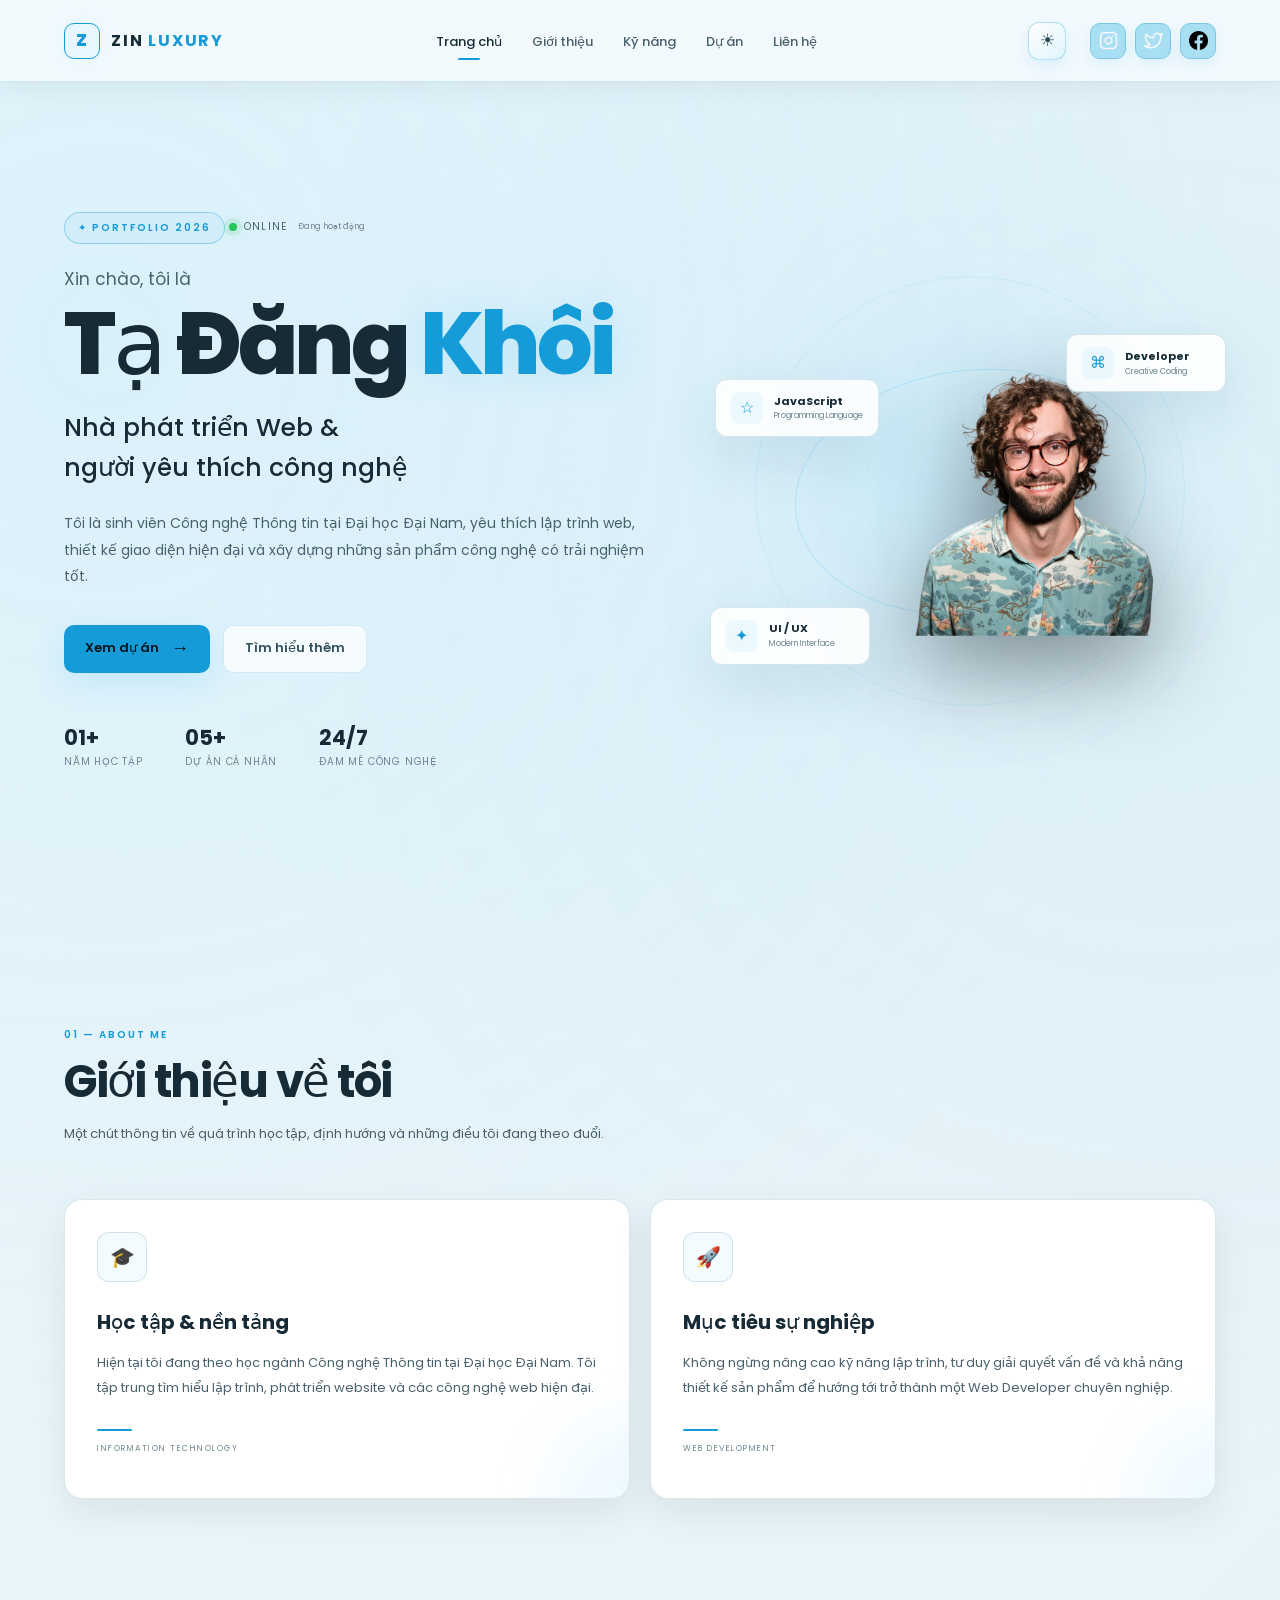
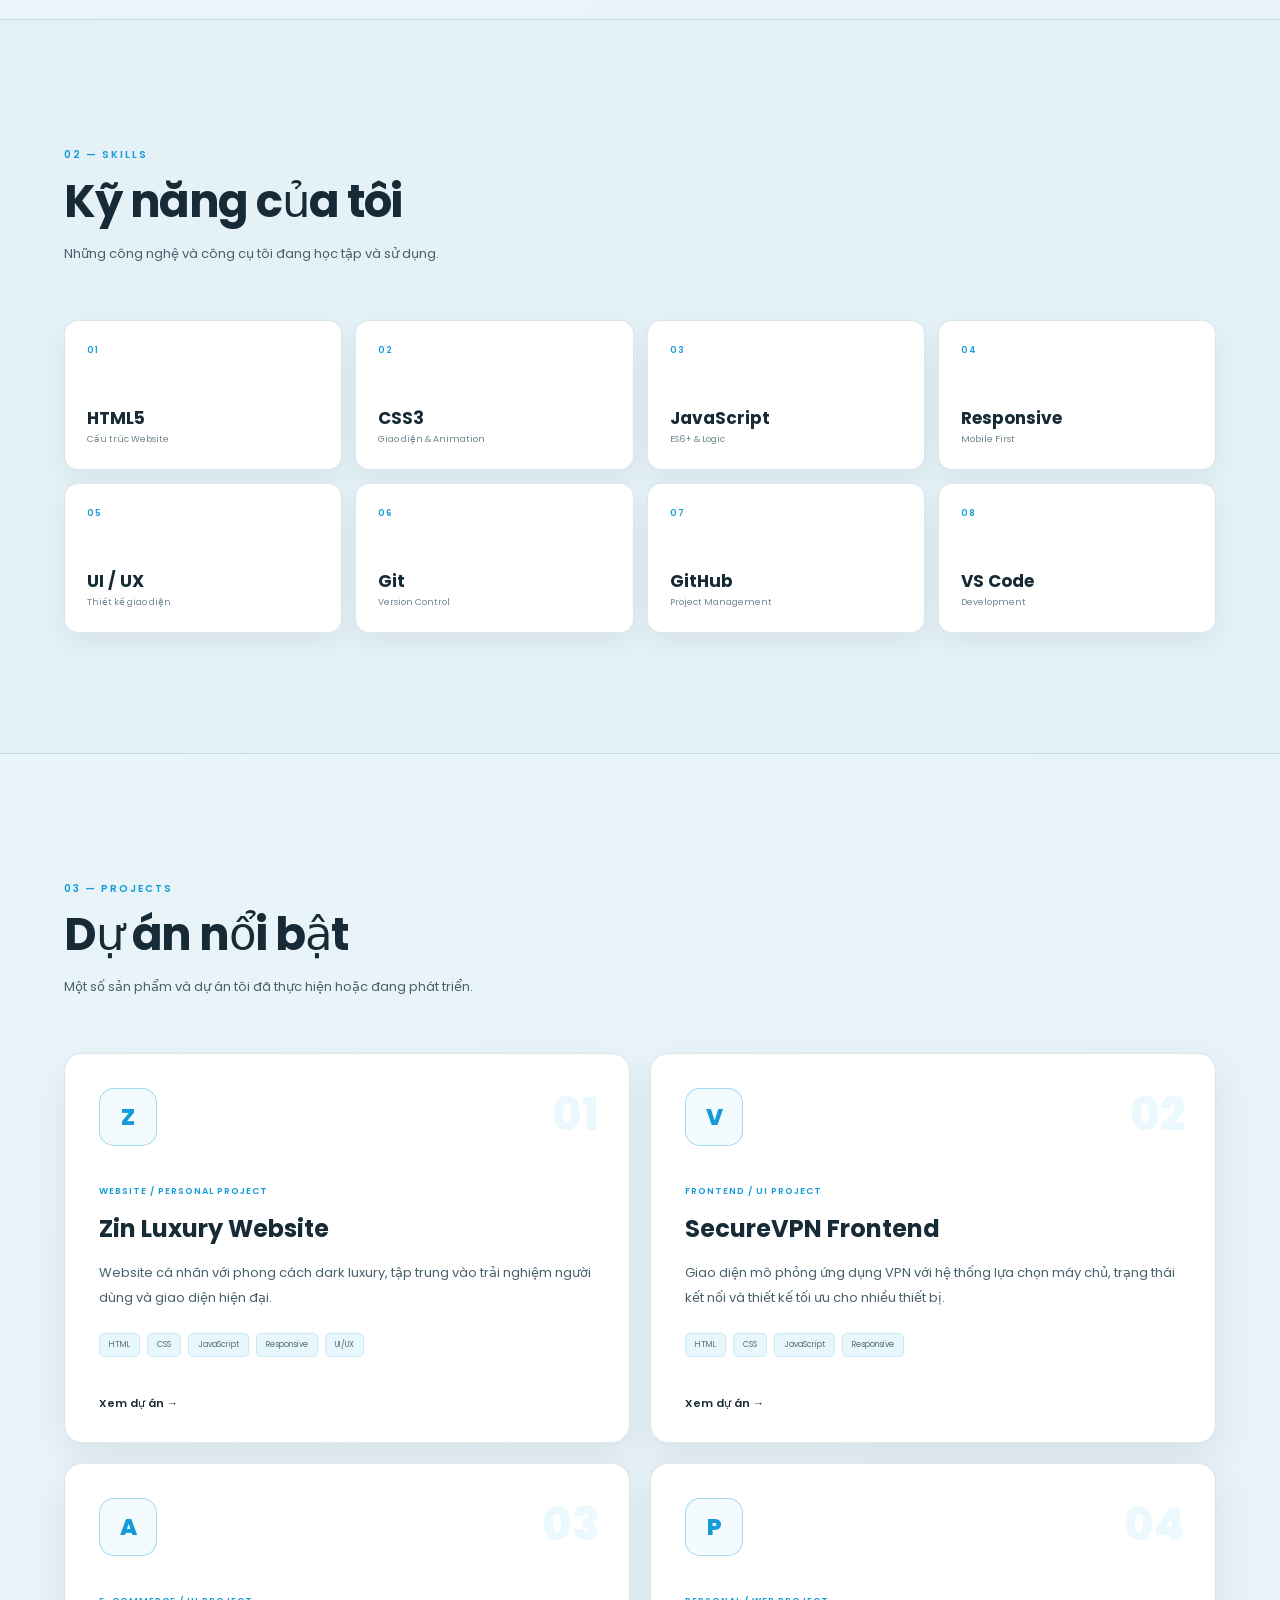
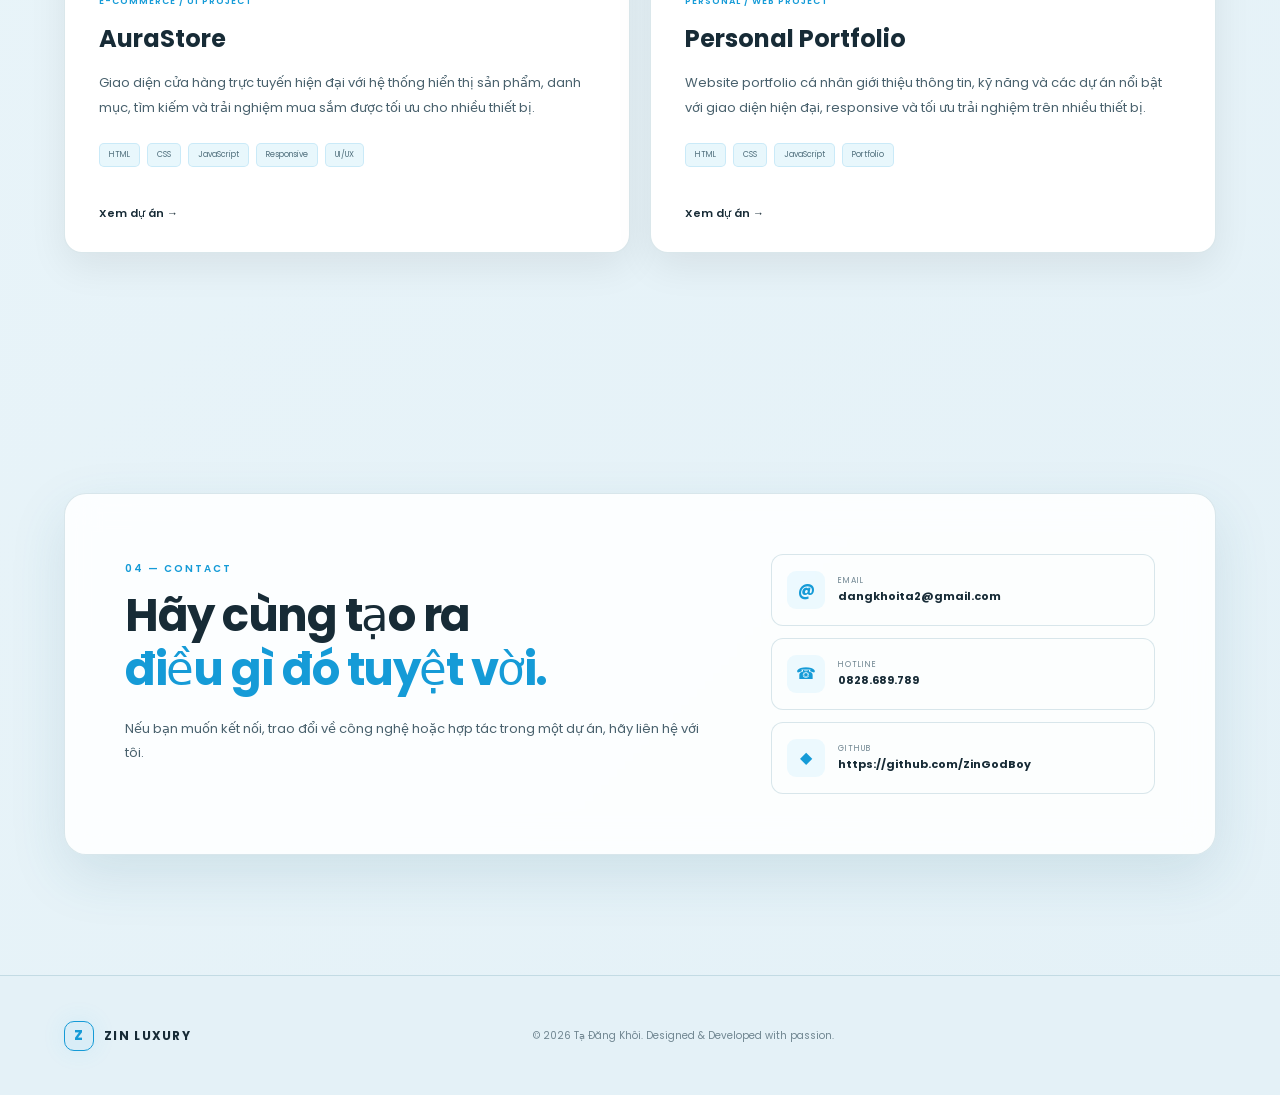
==== index.html @ 6a047b57 "Initial" ====
<!DOCTYPE html>
<html lang="vi">
<head>
    <meta charset="UTF-8">
    <meta name="viewport" content="width=device-width, initial-scale=1.0, viewport-fit=cover">
    <meta name="theme-color" content="#eaf7ff">
    <meta name="color-scheme" content="light dark">

    <title>Tạ Đăng Khôi - Portfolio | Zin Luxury</title>

    <link rel="preconnect" href="https://fonts.googleapis.com">
    <link rel="preconnect" href="https://fonts.gstatic.com" crossorigin>
    <link
        href="https://fonts.googleapis.com/css2?family=Poppins:wght@300;400;500;600;700;800;900&display=swap"
        rel="stylesheet"
    >

    <link rel="stylesheet" href="./assets/css/style.css">
</head>

<body class="light-theme">

    <!-- ================= NAVBAR ================= -->
    <header class="navbar">
        <a href="#home" class="logo">
            <span class="logo-mark">Z</span>
            <span>ZIN <strong>LUXURY</strong></span>
        </a>

        <nav id="mainNav" aria-label="Điều hướng chính">
            <ul class="nav">
                <li><a href="#home" class="active">Trang chủ</a></li>
                <li><a href="#about">Giới thiệu</a></li>
                <li><a href="#skills">Kỹ năng</a></li>
                <li><a href="#projects">Dự án</a></li>
                <li><a href="#contact">Liên hệ</a></li>
            </ul>
        </nav>

        <div class="nav-actions">
            <button
                class="theme-toggle"
                id="themeToggle"
                type="button"
                aria-label="Chuyển sang giao diện tối"
                title="Dark mode"
                aria-pressed="false"
                onclick="window.toggleZinTheme && window.toggleZinTheme(event)"
            >
                <span class="theme-icon" id="themeIcon" aria-hidden="true">☀</span>
            </button>

            <button
                class="menu-toggle"
                id="menuToggle"
                type="button"
                aria-label="Mở menu"
                aria-expanded="false"
            >☰</button>
        </div>

        <div class="social-links">
            <a href="#" aria-label="Instagram">
                <img src="./assets/images/instagram.png" alt="Instagram">
            </a>

            <a href="#" aria-label="Twitter">
                <img src="./assets/images/twitter.png" alt="Twitter">
            </a>

            <a href="#" aria-label="Facebook">
                <img src="./assets/images/facebook.png" alt="Facebook">
            </a>
        </div>
    </header>


    <!-- ================= HERO ================= -->
    <main>

        <section id="home" class="hero-section">

            <div class="hero-content">

                <span class="hero-badge">
                    ✦ PORTFOLIO 2026
                </span>

                <div class="online-status" aria-label="Trạng thái hiện tại">
                    <span class="online-dot"></span>
                    <span>ONLINE</span>
                    <small>Đang hoạt động</small>
                </div>

                <p class="hero-small">
                    Xin chào, tôi là
                </p>

                <h1>
                    Tạ Đăng <span>Khôi</span>
                </h1>

                <h2>
                    Nhà phát triển Web &amp; người yêu thích công nghệ
                </h2>

                <p class="hero-description">
                    Tôi là sinh viên Công nghệ Thông tin tại Đại học Đại Nam,
                    yêu thích lập trình web, thiết kế giao diện hiện đại và
                    xây dựng những sản phẩm công nghệ có trải nghiệm tốt.
                </p>

                <div class="hero-buttons">
                    <a href="#projects" class="cta-btn primary-btn">
                        Xem dự án
                        <span>→</span>
                    </a>

                    <a href="#about" class="cta-btn secondary-btn">
                        Tìm hiểu thêm
                    </a>
                </div>

                <div class="hero-info">
                    <div>
                        <strong>01+</strong>
                        <span>Năm học tập</span>
                    </div>

                    <div>
                        <strong>05+</strong>
                        <span>Dự án cá nhân</span>
                    </div>

                    <div>
                        <strong>24/7</strong>
                        <span>Đam mê công nghệ</span>
                    </div>
                </div>

            </div>


            <div class="right">

                <div class="orbit orbit-one"></div>
                <div class="orbit orbit-two"></div>

                <div class="avatar-glow"></div>

                <div class="avatar-container">

                    <div class="avatar-frame"></div>

                    <img
                        id="avatar"
                        src="./assets/images/avatar.png"
                        alt="Ảnh đại diện Tạ Đăng Khôi"
                    >

                </div>

                <div class="floating-card card-top">
                    <span>⌘</span>
                    <div>
                        <strong>Developer</strong>
                        <small>Creative Coding</small>
                    </div>
                </div>

                <div class="floating-card card-bottom">
                    <span>✦</span>
                    <div>
                        <strong>UI / UX</strong>
                        <small>Modern Interface</small>
                    </div>
                </div>

                <div class="floating-card card-left">
                    <span>☆</span>
                    <div>
                        <strong>JavaScript</strong>
                        <small>Programming Language</small>
                    </div>
                </div>

            </div>

        </section>


        <!-- ================= ABOUT ================= -->
        <section id="about" class="content-section">

            <div class="section-heading">
                <span>01 — ABOUT ME</span>
                <h2>Giới thiệu về tôi</h2>
                <p>
                    Một chút thông tin về quá trình học tập, định hướng
                    và những điều tôi đang theo đuổi.
                </p>
            </div>

            <div class="about-grid">

                <article class="about-card">
                    <div class="card-icon">🎓</div>

                    <h3>Học tập &amp; nền tảng</h3>

                    <p>
                        Hiện tại tôi đang theo học ngành Công nghệ Thông tin
                        tại Đại học Đại Nam. Tôi tập trung tìm hiểu lập trình,
                        phát triển website và các công nghệ web hiện đại.
                    </p>

                    <div class="card-line"></div>

                    <span class="card-label">
                        INFORMATION TECHNOLOGY
                    </span>
                </article>


                <article class="about-card">
                    <div class="card-icon">🚀</div>

                    <h3>Mục tiêu sự nghiệp</h3>

                    <p>
                        Không ngừng nâng cao kỹ năng lập trình, tư duy giải quyết
                        vấn đề và khả năng thiết kế sản phẩm để hướng tới trở
                        thành một Web Developer chuyên nghiệp.
                    </p>

                    <div class="card-line"></div>

                    <span class="card-label">
                        WEB DEVELOPMENT
                    </span>
                </article>

            </div>

        </section>


        <!-- ================= SKILLS ================= -->
        <section id="skills" class="content-section dark-section">

            <div class="section-heading">
                <span>02 — SKILLS</span>
                <h2>Kỹ năng của tôi</h2>
                <p>
                    Những công nghệ và công cụ tôi đang học tập và sử dụng.
                </p>
            </div>

            <div class="skills-container">

                <div class="skill-tag">
                    <span>01</span>
                    <strong>HTML5</strong>
                    <small>Cấu trúc Website</small>
                </div>

                <div class="skill-tag">
                    <span>02</span>
                    <strong>CSS3</strong>
                    <small>Giao diện &amp; Animation</small>
                </div>

                <div class="skill-tag">
                    <span>03</span>
                    <strong>JavaScript</strong>
                    <small>ES6+ &amp; Logic</small>
                </div>

                <div class="skill-tag">
                    <span>04</span>
                    <strong>Responsive</strong>
                    <small>Mobile First</small>
                </div>

                <div class="skill-tag">
                    <span>05</span>
                    <strong>UI / UX</strong>
                    <small>Thiết kế giao diện</small>
                </div>

                <div class="skill-tag">
                    <span>06</span>
                    <strong>Git</strong>
                    <small>Version Control</small>
                </div>

                <div class="skill-tag">
                    <span>07</span>
                    <strong>GitHub</strong>
                    <small>Project Management</small>
                </div>

                <div class="skill-tag">
                    <span>08</span>
                    <strong>VS Code</strong>
                    <small>Development</small>
                </div>

            </div>

        </section>


        <!-- ================= PROJECTS ================= -->
        <section id="projects" class="content-section">

            <div class="section-heading">
                <span>03 — PROJECTS</span>
                <h2>Dự án nổi bật</h2>
                <p>
                    Một số sản phẩm và dự án tôi đã thực hiện hoặc đang phát triển.
                </p>
            </div>

            <div class="projects-grid">

                <article class="project-card">

                    <div class="project-number">01</div>

                    <div class="project-icon">
                        Z
                    </div>

                    <div class="project-content">

                        <span class="project-type">
                            WEBSITE / PERSONAL PROJECT
                        </span>

                        <h3>Zin Luxury Website</h3>

                        <p>
                            Website cá nhân với phong cách dark luxury,
                            tập trung vào trải nghiệm người dùng và giao diện
                            hiện đại.
                        </p>

                        <div class="project-tech">
                            <span>HTML</span>
                            <span>CSS</span>
                            <span>JavaScript</span>
                            <span>Responsive</span>
                            <span>UI/UX</span>
                        </div>

                    </div>

                    <a href="#" class="project-link">
                        Xem dự án →
                    </a>

                </article>


                <article class="project-card">

                    <div class="project-number">02</div>

                    <div class="project-icon vpn-icon">
                        V
                    </div>

                    <div class="project-content">

                        <span class="project-type">
                            FRONTEND / UI PROJECT
                        </span>

                        <h3>SecureVPN Frontend</h3>

                        <p>
                            Giao diện mô phỏng ứng dụng VPN với hệ thống
                            lựa chọn máy chủ, trạng thái kết nối và thiết kế
                            tối ưu cho nhiều thiết bị.
                        </p>

                        <div class="project-tech">
                            <span>HTML</span>
                            <span>CSS</span>
                            <span>JavaScript</span>
                            <span>Responsive</span>
                        </div>

                    </div>

                    <a href="#" class="project-link">
                        Xem dự án →
                    </a>

                </article>

                <article class="project-card">

    <div class="project-number">03</div>

    <div class="project-icon aurastore-icon">
        A
    </div>

    <div class="project-content">

        <span class="project-type">
            E-COMMERCE / UI PROJECT
        </span>

        <h3>AuraStore</h3>

        <p>
            Giao diện cửa hàng trực tuyến hiện đại với hệ thống
            hiển thị sản phẩm, danh mục, tìm kiếm và trải nghiệm
            mua sắm được tối ưu cho nhiều thiết bị.
        </p>

        <div class="project-tech">
            <span>HTML</span>
            <span>CSS</span>
            <span>JavaScript</span>
            <span>Responsive</span>
            <span>UI/UX</span>
        </div>

    </div>

    <a href="#" class="project-link">
        Xem dự án →
    </a>

</article>

<article class="project-card">

    <div class="project-number">04</div>

    <div class="project-icon portfolio-icon">
        P
    </div>

    <div class="project-content">

        <span class="project-type">
            PERSONAL / WEB PROJECT
        </span>

        <h3>Personal Portfolio</h3>

        <p>
            Website portfolio cá nhân giới thiệu thông tin,
            kỹ năng và các dự án nổi bật với giao diện hiện đại,
            responsive và tối ưu trải nghiệm trên nhiều thiết bị.
        </p>

        <div class="project-tech">
            <span>HTML</span>
            <span>CSS</span>
            <span>JavaScript</span>
            <span>Portfolio</span>
        </div>

    </div>

    <a href="#" class="project-link">
        Xem dự án →
    </a>

</article>

            </div>

        </section>


        <!-- ================= CONTACT ================= -->
        <section id="contact" class="contact-section">

            <div class="contact-box">

                <div class="contact-heading">
                    <span>04 — CONTACT</span>

                    <h2>
                        Hãy cùng tạo ra
                        <strong>điều gì đó tuyệt vời.</strong>
                    </h2>

                    <p>
                        Nếu bạn muốn kết nối, trao đổi về công nghệ hoặc
                        hợp tác trong một dự án, hãy liên hệ với tôi.
                    </p>
                </div>

                <div class="contact-list">

                    <a href="https://mail.google.com/mail/u/0/#inbox?compose=new" class="contact-item">
                        <span class="contact-icon">@</span>

                        <div>
                            <small>Email</small>
                            <strong>dangkhoita2@gmail.com</strong>
                        </div>
                    </a>

                    <a href="https://zalo.me/0828689789" class="contact-item">
                        <span class="contact-icon">☎</span>

                        <div>
                            <small>Hotline</small>
                            <strong>0828.689.789</strong>
                        </div>
                    </a>

                    <a href="https://github.com/ZinGodBoy" class="contact-item">
                        <span class="contact-icon">◆</span>

                        <div>
                            <small>Github</small>
                            <strong>https://github.com/ZinGodBoy</strong>
                        </div>
                    </a>

                </div>

            </div>

        </section>

    </main>


    <!-- ================= FOOTER ================= -->
    <footer class="footer">

        <div class="footer-logo">
            <span class="logo-mark">Z</span>
            <strong>ZIN LUXURY</strong>
        </div>

        <p>
            © 2026 Tạ Đăng Khôi. Designed &amp; Developed with passion.
        </p>

        <a href="#home" class="back-top" id="backTop" aria-label="Về đầu trang">
            ↑
        </a>

    </footer>


    <!-- ================= JAVASCRIPT ================= -->
    <script src="./assets/js/app.js?v=20261008" defer></script>

</body>
</html>
---- assets/css/style.css ----
/* =========================================================
   ZIN LUXURY PORTFOLIO — FINAL LIGHT / DARK THEME
   ========================================================= */

:root {
    --bg: #0d1115;
    --bg-soft: #131a20;
    --bg-card: #172027;
    --text: #f4f8fa;
    --text-soft: #aebcc4;
    --text-muted: #71828c;
    --blue: #38bdf8;
    --blue-light: #7dd3fc;
    --blue-dark: #0879ad;
    --border: rgba(255,255,255,.10);
    --border-blue: rgba(56,189,248,.30);
    --shadow: 0 25px 80px rgba(0,0,0,.32);
    --surface-glass: rgba(18,28,35,.78);
    --nav-bg: rgba(13,17,21,.82);
    --grid-line: rgba(125,211,252,.045);
    --focus-bg: rgba(56,189,248,.08);
    --radius: 18px;
    --container: 1180px;
    --transition: .28s ease;
}

body.light-theme {
    --bg: #edf7fb;
    --bg-soft: #e4f1f7;
    --bg-card: #ffffff;
    --text: #172b36;
    --text-soft: #49616d;
    --text-muted: #708691;
    --blue: #159bd7;
    --blue-light: #5fc4ee;
    --blue-dark: #0879ad;
    --border: rgba(28,105,132,.16);
    --border-blue: rgba(21,155,215,.36);
    --shadow: 0 20px 55px rgba(42,105,128,.13);
    --surface-glass: rgba(255,255,255,.88);
    --nav-bg: rgba(245,251,254,.92);
    --grid-line: rgba(21,155,215,.055);
    --focus-bg: rgba(21,155,215,.08);
}

* {
    margin: 0;
    padding: 0;
    box-sizing: border-box;
}

html {
    scroll-behavior: smooth;
    background: var(--bg);
    scroll-padding-top: 92px;
}

body {
    min-height: 100vh;
    overflow-x: hidden;
    color: var(--text);
    background:
        radial-gradient(circle at 8% 8%, rgba(56,189,248,.10), transparent 28%),
        radial-gradient(circle at 92% 12%, rgba(21,155,215,.07), transparent 25%),
        linear-gradient(135deg, var(--bg) 0%, var(--bg-soft) 100%);
    font-family: "Poppins", sans-serif;
    line-height: 1.6;
    transition: background-color .35s ease, color .25s ease;
}

body::before {
    content: "";
    position: fixed;
    inset: 0;
    z-index: -1;
    pointer-events: none;
    opacity: .8;
    background-image:
        linear-gradient(var(--grid-line) 1px, transparent 1px),
        linear-gradient(90deg, var(--grid-line) 1px, transparent 1px);
    background-size: 72px 72px;
}

body.modal-open,
body.menu-open {
    overflow: hidden;
}

a {
    color: inherit;
    text-decoration: none;
}

button,
a {
    -webkit-tap-highlight-color: transparent;
}

button {
    font: inherit;
}

img {
    display: block;
    max-width: 100%;
}

/* ================= NAVBAR ================= */

.navbar {
    width: 100%;
    min-height: 82px;
    padding: 0 5%;
    position: sticky;
    top: 0;
    z-index: 1000;
    display: flex;
    align-items: center;
    justify-content: space-between;
    gap: 24px;
    background: var(--nav-bg);
    border-bottom: 1px solid var(--border);
    backdrop-filter: blur(18px);
    -webkit-backdrop-filter: blur(18px);
    box-shadow: 0 8px 30px rgba(0,0,0,.05);
}

.logo {
    flex: 0 0 auto;
    display: inline-flex;
    align-items: center;
    gap: 11px;
    color: var(--text);
    font-size: 16px;
    font-weight: 700;
    letter-spacing: 1.8px;
}

.logo strong {
    color: var(--blue);
}

.logo-mark {
    width: 36px;
    height: 36px;
    display: grid;
    place-items: center;
    border: 1px solid var(--blue);
    border-radius: 10px;
    color: var(--blue);
    background: rgba(56,189,248,.06);
    font-size: 18px;
    font-weight: 800;
    box-shadow: 0 0 25px rgba(56,189,248,.10);
    transition: var(--transition);
}

.logo:hover .logo-mark {
    transform: rotate(-5deg) translateY(-1px);
}

#mainNav {
    flex: 1 1 auto;
    display: flex;
    justify-content: center;
}

.nav {
    display: flex;
    align-items: center;
    gap: 30px;
    list-style: none;
}

.nav a {
    position: relative;
    color: var(--text-soft);
    font-size: 13px;
    font-weight: 500;
    transition: var(--transition);
}

.nav a::after {
    content: "";
    position: absolute;
    left: 50%;
    bottom: -9px;
    width: 0;
    height: 2px;
    transform: translateX(-50%);
    border-radius: 20px;
    background: var(--blue);
    transition: var(--transition);
}

.nav a:hover,
.nav a.active {
    color: var(--text);
}

.nav a:hover::after,
.nav a.active::after {
    width: 22px;
}

.nav-actions {
    flex: 0 0 auto;
    display: flex;
    align-items: center;
    gap: 8px;
    position: relative;
    z-index: 1005;
    pointer-events: auto;
}

.theme-toggle,
.menu-toggle {
    position: relative;
    z-index: 1006;
    width: 38px;
    height: 38px;
    display: grid;
    place-items: center;
    border: 1px solid var(--border);
    border-radius: 11px;
    color: var(--text);
    background: var(--surface-glass);
    cursor: pointer;
    pointer-events: auto !important;
    touch-action: manipulation;
    user-select: none;
    transition:
        transform .25s ease,
        background .3s ease,
        color .3s ease,
        border-color .3s ease,
        box-shadow .3s ease;
}

.theme-toggle {
    overflow: hidden;
}

.theme-icon {
    display: grid;
    place-items: center;
    width: 100%;
    height: 100%;
    pointer-events: none;
    font-size: 17px;
    line-height: 1;
}

body.light-theme .theme-toggle {
    color: #294b59;
    background: linear-gradient(135deg, #fff, #dff4fc);
    border-color: rgba(21,155,215,.25);
    box-shadow: 0 6px 18px rgba(21,155,215,.10);
}

body:not(.light-theme) .theme-toggle {
    color: #f5fbff;
    background: linear-gradient(135deg, #1a2830, #101920);
    border-color: rgba(125,211,252,.28);
    box-shadow: 0 6px 20px rgba(0,0,0,.22);
}

.theme-toggle:hover,
.menu-toggle:hover,
.menu-toggle[aria-expanded="true"] {
    color: var(--blue);
    border-color: var(--border-blue);
    transform: translateY(-2px);
}

.theme-toggle:active {
    transform: scale(.94);
}

.theme-toggle.theme-changing .theme-icon {
    animation: themeIconChange .35s ease;
}

@keyframes themeIconChange {
    0% { transform: rotate(-30deg) scale(.7); opacity: .5; }
    60% { transform: rotate(15deg) scale(1.14); opacity: 1; }
    100% { transform: rotate(0) scale(1); opacity: 1; }
}

.menu-toggle {
    display: none;
}

.social-links {
    flex: 0 0 auto;
    display: flex;
    align-items: center;
    gap: 9px;
}

.social-links a {
    width: 36px;
    height: 36px;
    display: grid;
    place-items: center;
    border: 1px solid var(--border);
    border-radius: 10px;
    background: rgba(255,255,255,.025);
    transition: var(--transition);
}

.social-links a:hover {
    transform: translateY(-3px);
    border-color: var(--border-blue);
    box-shadow: 0 8px 22px rgba(56,189,248,.10);
}

.social-links img {
    width: 19px;
    height: 19px;
    object-fit: contain;
    opacity: .82;
    filter: none;
    transition: var(--transition);
}

body.light-theme .social-links a {
    background: #a9dff3;
    border-color: #79c7e5;
    box-shadow: 0 5px 16px rgba(21,155,215,.12);
}

body.light-theme .social-links a:hover {
    background: #0879ad;
    border-color: #0879ad;
}

body.light-theme .social-links img {
    opacity: 1;
    filter: none;
}

/* ================= HERO ================= */

.hero-section {
    width: min(var(--container), 90%);
    min-height: calc(100vh - 82px);
    margin: auto;
    padding: 88px 0;
    display: flex;
    align-items: center;
    justify-content: space-between;
    gap: 60px;
}

.hero-content {
    width: 55%;
    position: relative;
    z-index: 2;
}

.hero-badge {
    display: inline-flex;
    align-items: center;
    padding: 7px 13px;
    margin-bottom: 22px;
    border: 1px solid var(--border-blue);
    border-radius: 50px;
    color: var(--blue);
    background: rgba(56,189,248,.06);
    font-size: 10px;
    font-weight: 600;
    letter-spacing: 2px;
}

.online-status {
    display: inline-flex;
    align-items: center;
    gap: 7px;
    margin-bottom: 10px;
    color: var(--text-soft);
    font-size: 10px;
    letter-spacing: 1.2px;
}

.online-dot {
    width: 8px;
    height: 8px;
    display: block;
    border-radius: 50%;
    background: #22c55e;
    box-shadow: 0 0 0 5px rgba(34,197,94,.10), 0 0 16px rgba(34,197,94,.35);
    animation: onlinePulse 1.8s ease-in-out infinite;
}

.online-status small {
    margin-left: 4px;
    color: var(--text-muted);
    letter-spacing: 0;
}

@keyframes onlinePulse {
    50% { transform: scale(1.08); opacity: .7; }
}

.hero-small {
    margin-bottom: 5px;
    color: var(--text-soft);
    font-size: 17px;
}

.hero-content h1 {
    color: var(--text);
    font-size: clamp(50px, 7vw, 88px);
    line-height: 1.05;
    font-weight: 800;
    letter-spacing: -4px;
}

.hero-content h1 span {
    color: var(--blue);
    text-shadow: 0 0 40px rgba(56,189,248,.20);
}

.hero-content h2 {
    margin-top: 18px;
    color: var(--text);
    font-size: clamp(18px, 2vw, 25px);
    font-weight: 500;
}

.hero-description {
    max-width: 650px;
    margin-top: 22px;
    color: var(--text-soft);
    font-size: 14px;
    line-height: 1.9;
}

.hero-buttons {
    display: flex;
    align-items: center;
    gap: 13px;
    margin-top: 35px;
}

.cta-btn {
    min-height: 48px;
    display: inline-flex;
    align-items: center;
    justify-content: center;
    gap: 12px;
    padding: 0 21px;
    border-radius: 10px;
    font-size: 13px;
    font-weight: 600;
    transition: var(--transition);
}

.primary-btn {
    color: #06131a;
    background: var(--blue);
    box-shadow: 0 10px 30px rgba(56,189,248,.16);
}

.primary-btn:hover {
    background: var(--blue-light);
    transform: translateY(-3px);
    box-shadow: 0 15px 35px rgba(56,189,248,.24);
}

.primary-btn span {
    font-size: 18px;
}

.secondary-btn {
    color: var(--text-soft);
    border: 1px solid var(--border);
    background: rgba(255,255,255,.025);
}

.secondary-btn:hover {
    color: var(--text);
    border-color: var(--border-blue);
    transform: translateY(-3px);
}

body.light-theme .secondary-btn {
    color: #31515f;
    background: rgba(255,255,255,.72);
    border-color: rgba(21,155,215,.18);
}

.hero-info {
    display: flex;
    gap: 42px;
    margin-top: 48px;
}

.hero-info div {
    display: flex;
    flex-direction: column;
}

.hero-info strong {
    color: var(--text);
    font-size: 21px;
    font-weight: 700;
}

.hero-info span {
    color: var(--text-muted);
    font-size: 10px;
    text-transform: uppercase;
    letter-spacing: .8px;
}

/* ================= HERO VISUAL ================= */

.right {
    width: 45%;
    min-height: 560px;
    position: relative;
    display: grid;
    place-items: center;
}

.avatar-container {
    width: min(420px, 90%);
    position: relative;
    display: flex;
    justify-content: center;
    z-index: 3;
}

.avatar-frame {
    position: absolute;
    inset: 8%;
    border: 1px solid rgba(56,189,248,.22);
    border-radius: 50%;
    transform: rotate(-8deg);
    transition: .7s ease;
}

.avatar-container:hover .avatar-frame {
    transform: rotate(5deg) scale(1.03);
}

#avatar {
    width: 100%;
    max-height: 500px;
    position: relative;
    z-index: 2;
    object-fit: contain;
    background: transparent;
    filter: drop-shadow(0 30px 45px rgba(0,0,0,.42));
    transition: transform .5s ease, filter .5s ease;
}

#avatar:hover {
    transform: translateY(-8px) scale(1.015);
    filter: drop-shadow(0 40px 60px rgba(0,0,0,.48)) drop-shadow(0 0 25px rgba(56,189,248,.08));
}

.avatar-glow {
    width: 280px;
    height: 280px;
    position: absolute;
    top: 50%;
    left: 50%;
    transform: translate(-50%,-50%);
    border-radius: 50%;
    background: rgba(56,189,248,.13);
    filter: blur(75px);
    z-index: 0;
}

.orbit {
    position: absolute;
    border: 1px solid rgba(56,189,248,.11);
    border-radius: 50%;
    pointer-events: none;
}

.orbit-one {
    width: 430px;
    height: 430px;
}

.orbit-two {
    width: 530px;
    height: 530px;
    border-style: dashed;
    opacity: .32;
    animation: rotateOrbit 25s linear infinite;
}

@keyframes rotateOrbit {
    from { transform: rotate(0); }
    to { transform: rotate(360deg); }
}

.floating-card {
    position: absolute;
    z-index: 5;
    min-width: 160px;
    padding: 12px 15px;
    display: flex;
    align-items: center;
    gap: 11px;
    border: 1px solid var(--border);
    border-radius: 12px;
    background: var(--surface-glass);
    box-shadow: var(--shadow);
    backdrop-filter: blur(14px);
    -webkit-backdrop-filter: blur(14px);
    animation: floatCard 4s ease-in-out infinite;
}

.floating-card > span {
    width: 32px;
    height: 32px;
    display: grid;
    place-items: center;
    border-radius: 8px;
    color: var(--blue);
    background: rgba(56,189,248,.08);
}

.floating-card div {
    display: flex;
    flex-direction: column;
}

.floating-card strong {
    color: var(--text);
    font-size: 11px;
}

.floating-card small {
    color: var(--text-muted);
    font-size: 8px;
}

.card-top { top: 22%; right: -2%; }
.card-bottom { bottom: 19%; left: -3%; animation-delay: -2s; }
.card-left { top: 30%; left: -2%; animation-delay: -1.5s; }

@keyframes floatCard {
    0%,100% { transform: translateY(0); }
    50% { transform: translateY(-9px); }
}

/* ================= SECTIONS ================= */

.content-section,
.contact-section {
    width: min(var(--container), 90%);
    margin: auto;
    padding: 120px 0;
}

.dark-section {
    width: 100%;
    padding-left: 5%;
    padding-right: 5%;
    background: var(--bg-soft);
    border-top: 1px solid var(--border);
    border-bottom: 1px solid var(--border);
}

.section-heading {
    max-width: 700px;
    margin-bottom: 55px;
}

.section-heading > span,
.contact-heading > span {
    color: var(--blue);
    font-size: 10px;
    font-weight: 600;
    letter-spacing: 2px;
}

.section-heading h2,
.contact-heading h2 {
    margin-top: 9px;
    color: var(--text);
    font-size: clamp(30px, 4vw, 45px);
    line-height: 1.2;
    letter-spacing: -1.5px;
}

.section-heading p,
.contact-heading p {
    margin-top: 15px;
    color: var(--text-soft);
    font-size: 13px;
}

/* ================= ABOUT ================= */

.about-grid {
    display: grid;
    grid-template-columns: repeat(2,1fr);
    gap: 20px;
}

.about-card {
    position: relative;
    min-height: 300px;
    padding: 32px;
    overflow: hidden;
    border: 1px solid var(--border);
    border-radius: var(--radius);
    background: var(--bg-card);
    box-shadow: 0 14px 38px rgba(0,0,0,.08);
    transition: var(--transition);
}

.about-card::after {
    content: "";
    position: absolute;
    width: 170px;
    height: 170px;
    right: -90px;
    bottom: -90px;
    border-radius: 50%;
    background: rgba(56,189,248,.08);
    filter: blur(30px);
    pointer-events: none;
}

.about-card:hover {
    border-color: var(--border-blue);
    transform: translateY(-6px);
    box-shadow: var(--shadow);
}

.card-icon {
    width: 50px;
    height: 50px;
    display: grid;
    place-items: center;
    margin-bottom: 24px;
    border: 1px solid var(--border);
    border-radius: 12px;
    background: rgba(56,189,248,.06);
    font-size: 20px;
}

.about-card h3,
.project-card h3 {
    color: var(--text);
}

.about-card h3 {
    font-size: 20px;
}

.about-card p,
.project-card p {
    margin-top: 13px;
    color: var(--text-soft);
    font-size: 13px;
    line-height: 1.9;
}

.card-line {
    width: 35px;
    height: 2px;
    margin-top: 28px;
    background: var(--blue);
    border-radius: 5px;
}

.card-label {
    display: block;
    margin-top: 12px;
    color: var(--text-muted);
    font-size: 8px;
    letter-spacing: 1.5px;
}

/* ================= SKILLS ================= */

.skills-container {
    width: min(var(--container),100%);
    margin: auto;
    display: grid;
    grid-template-columns: repeat(4,1fr);
    gap: 13px;
}

.skill-tag {
    min-height: 150px;
    padding: 22px;
    display: flex;
    flex-direction: column;
    justify-content: space-between;
    border: 1px solid var(--border);
    border-radius: 14px;
    background: var(--bg-card);
    box-shadow: 0 10px 28px rgba(0,0,0,.06);
    transition: var(--transition);
}

.skill-tag:hover {
    border-color: var(--border-blue);
    background: var(--focus-bg);
    transform: translateY(-5px);
}

.skill-tag > span,
.project-type {
    color: var(--blue);
    font-size: 9px;
    font-weight: 600;
    letter-spacing: 1px;
}

.skill-tag strong {
    margin-top: auto;
    color: var(--text);
    font-size: 17px;
}

.skill-tag small {
    color: var(--text-muted);
    font-size: 9px;
}

/* ================= PROJECTS ================= */

.projects-grid {
    display: grid;
    grid-template-columns: repeat(2,1fr);
    gap: 20px;
}

.project-card {
    min-height: 390px;
    position: relative;
    padding: 34px;
    overflow: hidden;
    border: 1px solid var(--border);
    border-radius: var(--radius);
    background: var(--bg-card);
    box-shadow: 0 14px 38px rgba(0,0,0,.07);
    transition: var(--transition);
}

.project-card:hover {
    border-color: var(--border-blue);
    transform: translateY(-7px);
    box-shadow: var(--shadow);
}

.project-number {
    position: absolute;
    top: 25px;
    right: 30px;
    color: rgba(56,189,248,.10);
    font-size: 45px;
    font-weight: 800;
}

.project-icon {
    width: 58px;
    height: 58px;
    display: grid;
    place-items: center;
    margin-bottom: 30px;
    border: 1px solid var(--border-blue);
    border-radius: 15px;
    color: var(--blue);
    background: rgba(56,189,248,.06);
    font-size: 23px;
    font-weight: 800;
}

.project-content {
    position: relative;
    z-index: 2;
}

.project-card h3 {
    margin-top: 8px;
    font-size: 24px;
}

.project-tech {
    display: flex;
    flex-wrap: wrap;
    gap: 7px;
    margin-top: 22px;
}

.project-tech span {
    padding: 5px 9px;
    color: var(--text-soft);
    border: 1px solid var(--border);
    border-radius: 5px;
    background: rgba(255,255,255,.025);
    font-size: 8px;
}

body.light-theme .project-tech span {
    color: #52717e;
    background: #e8f7fc;
    border-color: rgba(21,155,215,.14);
}

.project-link {
    position: absolute;
    left: 34px;
    bottom: 30px;
    color: var(--text);
    font-size: 11px;
    font-weight: 600;
    transition: var(--transition);
}

.project-link:hover {
    color: var(--blue);
    transform: translateX(5px);
}

/* ================= CONTACT ================= */

.contact-box {
    display: grid;
    grid-template-columns: 1.2fr .8fr;
    gap: 70px;
    padding: 60px;
    border: 1px solid var(--border);
    border-radius: 22px;
    background: var(--surface-glass);
    box-shadow: var(--shadow);
    backdrop-filter: blur(16px);
    -webkit-backdrop-filter: blur(16px);
}

.contact-heading h2 strong {
    color: var(--blue);
}

.contact-heading p {
    max-width: 580px;
    margin-top: 20px;
    line-height: 1.9;
}

.contact-list {
    display: flex;
    flex-direction: column;
    gap: 12px;
    justify-content: center;
}

.contact-item {
    min-height: 72px;
    padding: 13px 15px;
    display: flex;
    align-items: center;
    gap: 13px;
    border: 1px solid var(--border);
    border-radius: 12px;
    background: rgba(255,255,255,.025);
    transition: var(--transition);
}

.contact-item:hover {
    border-color: var(--border-blue);
    transform: translateY(-2px);
}

.contact-icon {
    width: 38px;
    height: 38px;
    display: grid;
    place-items: center;
    flex: 0 0 auto;
    border-radius: 9px;
    color: var(--blue);
    background: rgba(56,189,248,.08);
    font-weight: 700;
}

.contact-item div {
    display: flex;
    flex-direction: column;
    min-width: 0;
}

.contact-item small {
    color: var(--text-muted);
    font-size: 8px;
    text-transform: uppercase;
    letter-spacing: 1px;
}

.contact-item strong {
    color: var(--text);
    font-size: 11px;
    word-break: break-word;
}

/* ================= FOOTER ================= */

.footer {
    min-height: 120px;
    padding: 28px 5%;
    display: flex;
    align-items: center;
    justify-content: space-between;
    gap: 20px;
    background: var(--bg-soft);
    border-top: 1px solid var(--border);
}

.footer-logo {
    display: flex;
    align-items: center;
    gap: 10px;
    color: var(--text);
    font-size: 12px;
    letter-spacing: 1.3px;
}

.footer .logo-mark {
    width: 30px;
    height: 30px;
    font-size: 14px;
}

.footer p {
    color: var(--text-muted);
    text-align: center;
    font-size: 10px;
}

.back-top {
    width: 40px;
    height: 40px;
    display: grid;
    place-items: center;
    flex: 0 0 auto;
    color: #fff;
    background: var(--blue-dark);
    border-radius: 10px;
    opacity: 0;
    pointer-events: none;
    transform: translateY(10px);
    transition: var(--transition);
}

.back-top.show,
.back-top.visible {
    opacity: 1;
    pointer-events: auto;
    transform: translateY(0);
}

.back-top:hover {
    background: var(--blue);
    transform: translateY(-3px);
}

/* ================= REVEAL ================= */

.reveal,
.fade-up,
[data-reveal] {
    opacity: 0;
    transform: translateY(18px);
    transition: opacity .65s ease, transform .65s ease;
}

.reveal.revealed,
.fade-up.revealed,
[data-reveal].revealed {
    opacity: 1;
    transform: none;
}

/* ================= SCROLL PROGRESS ================= */

#scrollProgress {
    position: fixed;
    top: 0;
    left: 0;
    width: 0;
    height: 3px;
    z-index: 99999;
    pointer-events: none;
    background: linear-gradient(90deg,var(--blue-dark),var(--blue),var(--blue-light));
    box-shadow: 0 0 14px rgba(56,189,248,.35);
}

/* ================= TOAST ================= */

#toast-container {
    position: fixed;
    right: 18px;
    bottom: 18px;
    z-index: 10020;
    display: flex;
    flex-direction: column;
    gap: 8px;
    pointer-events: none;
}

.toast {
    min-width: 230px;
    max-width: min(360px, calc(100vw - 36px));
    padding: 11px 14px;
    border: 1px solid var(--border-blue);
    border-radius: 10px;
    color: var(--text);
    background: var(--surface-glass);
    box-shadow: var(--shadow);
    opacity: 0;
    transform: translateY(8px);
    transition: .3s ease;
    font-size: 11px;
    backdrop-filter: blur(14px);
}

.toast.show {
    opacity: 1;
    transform: translateY(0);
}

/* ================= QUICK ACTION DOCK ================= */

.zin-quick-dock {
    position: fixed;
    right: 18px;
    bottom: 76px;
    z-index: 9990;
    padding: 6px;
    display: flex;
    flex-direction: column;
    gap: 6px;
    border: 1px solid var(--border);
    border-radius: 14px;
    background: var(--surface-glass);
    box-shadow: var(--shadow);
    backdrop-filter: blur(16px);
    -webkit-backdrop-filter: blur(16px);
}

.zin-quick-btn {
    width: 38px;
    height: 38px;
    display: grid;
    place-items: center;
    border: 1px solid var(--border);
    border-radius: 10px;
    color: var(--text);
    background: var(--bg-card);
    cursor: pointer;
    transition: var(--transition);
}

.zin-quick-btn:hover,
.zin-quick-btn[aria-pressed="true"] {
    color: #fff;
    background: var(--blue-dark);
    border-color: var(--blue-dark);
    transform: translateY(-2px);
}

body.focus-mode .navbar,
body.focus-mode .zin-quick-dock {
    opacity: .9;
}

body.focus-mode main > section:not(#home) {
    filter: saturate(.9);
}

/* ================= MOBILE ================= */

@media (max-width: 1000px) {
    .navbar {
        padding: 0 4%;
    }
    .nav {
        gap: 18px;
    }
    .hero-section {
        gap: 35px;
    }
}

@media (max-width: 820px) {
    .social-links {
        display: none;
    }
    #mainNav {
        order: 3;
        flex: 0 0 auto;
    }
    .nav-actions {
        margin-left: auto;
    }
}

@media (max-width: 750px) {
    .navbar {
        min-height: 72px;
    }
    #mainNav {
        display: none;
        position: absolute;
        top: calc(100% + 8px);
        left: 4%;
        right: 4%;
        z-index: 1004;
    }
    #mainNav.open {
        display: block;
    }
    #mainNav .nav {
        display: flex;
        flex-direction: column;
        align-items: stretch;
        gap: 3px;
        padding: 10px;
        border: 1px solid var(--border);
        border-radius: 16px;
        background: var(--surface-glass);
        box-shadow: var(--shadow);
        backdrop-filter: blur(18px);
        -webkit-backdrop-filter: blur(18px);
    }
    #mainNav .nav a {
        display: block;
        padding: 12px 14px;
        border-radius: 10px;
    }
    #mainNav .nav a:hover,
    #mainNav .nav a.active {
        background: var(--focus-bg);
    }
    #mainNav .nav a::after {
        display: none;
    }
    .menu-toggle {
        display: grid;
    }
    .hero-section {
        min-height: auto;
        padding: 70px 0 90px;
        flex-direction: column;
        align-items: stretch;
    }
    .hero-content,
    .right {
        width: 100%;
    }
    .hero-content h1 {
        letter-spacing: -3px;
    }
    .right {
        min-height: 460px;
    }
    .orbit-one {
        width: 330px;
        height: 330px;
    }
    .orbit-two {
        width: 410px;
        height: 410px;
    }
    .card-top { right: 2%; }
    .card-bottom { left: 2%; }
    .about-grid,
    .projects-grid,
    .contact-box {
        grid-template-columns: 1fr;
    }
    .skills-container {
        grid-template-columns: repeat(2,1fr);
    }
    .contact-box {
        gap: 30px;
        padding: 34px 24px;
    }
    .footer {
        flex-direction: column;
        justify-content: center;
        text-align: center;
    }
}

@media (max-width: 480px) {
    .navbar {
        padding: 0 18px;
    }
    .logo {
        font-size: 13px;
    }
    .logo-mark {
        width: 32px;
        height: 32px;
    }
    .theme-toggle,
    .menu-toggle {
        width: 34px;
        height: 34px;
    }
    .hero-content h1 {
        font-size: clamp(42px, 15vw, 62px);
    }
    .hero-buttons {
        align-items: stretch;
        flex-direction: column;
    }
    .hero-info {
        gap: 20px;
        flex-wrap: wrap;
    }
    .right {
        min-height: 380px;
    }
    .floating-card {
        min-width: 138px;
        padding: 10px 12px;
    }
    .skills-container {
        grid-template-columns: 1fr;
    }
    .project-card {
        min-height: 410px;
        padding: 28px;
    }
    .project-link {
        left: 28px;
    }
    .zin-quick-dock {
        right: 10px;
        bottom: 64px;
    }
    #toast-container {
        left: 12px;
        right: 12px;
        bottom: 12px;
    }
    .toast {
        min-width: 0;
        width: 100%;
    }
}

/* ================= ACCESSIBILITY ================= */

:focus-visible {
    outline: 2px solid var(--blue);
    outline-offset: 3px;
}

@media (prefers-reduced-motion: reduce) {
    *,
    *::before,
    *::after {
        scroll-behavior: auto !important;
        animation-duration: .001ms !important;
        animation-iteration-count: 1 !important;
        transition-duration: .001ms !important;
    }
    .reveal,
    .fade-up,
    [data-reveal] {
        opacity: 1 !important;
        transform: none !important;
    }
}




/* =========================================================
   TYPOGRAPHY — GLOBAL FONT SYSTEM
   Poppins được áp dụng đồng bộ cho toàn bộ giao diện.
========================================================= */

:root {
    --font-main: "Poppins", -apple-system, BlinkMacSystemFont,
        "Segoe UI", Roboto, Helvetica, Arial, sans-serif;
    --font-mono: "JetBrains Mono", "Cascadia Code", Consolas,
        "SFMono-Regular", Menlo, monospace;
}

html,
body,
button,
input,
textarea,
select,
option,
optgroup,
label,
a,
span,
strong,
b,
em,
small,
li,
dt,
dd,
th,
td,
code,
pre,
blockquote,
figcaption {
    font-family: var(--font-main);
}

html {
    font-synthesis: none;
    text-rendering: optimizeLegibility;
    -webkit-font-smoothing: antialiased;
    -moz-osx-font-smoothing: grayscale;
}

body {
    font-family: var(--font-main);
    font-weight: 400;
    letter-spacing: 0;
}

h1,
h2,
h3,
h4,
h5,
h6 {
    font-family: var(--font-main);
    font-weight: 700;
    text-wrap: balance;
}

button,
input,
textarea,
select {
    font: inherit;
}

button {
    font-weight: 600;
}

input,
textarea,
select {
    font-weight: 400;
}

::placeholder {
    font-family: var(--font-main);
    font-weight: 400;
    opacity: .72;
}

.logo,
.nav a,
.cta-btn,
.project-link,
.theme-toggle,
.menu-toggle,
.contact-item,
.footer,
.floating-card,
.project-type,
.hero-badge,
.section-heading > span,
.contact-heading > span,
.card-label,
.project-tech,
.social-links,
.zin-quick-btn,
.toast,
#zinCommandCenter,
#zinCommandCenter button,
#zinCommandCenter input {
    font-family: var(--font-main);
}

/* Số / nhãn kỹ thuật vẫn đồng bộ nhưng sắc nét hơn */
.project-number,
.hero-info strong,
.skill-tag > span,
.project-tech span {
    font-family: var(--font-main);
    font-variant-numeric: tabular-nums;
}

code,
pre,
kbd,
samp {
    font-family: var(--font-mono);
}

/* =========================================================
   FINAL THEME BUTTON HARDENING
   ========================================================= */
.navbar {
    position: sticky;
    z-index: 99990;
}

.nav-actions {
    position: relative;
    z-index: 99991;
    pointer-events: auto !important;
}

#themeToggle.theme-toggle,
.theme-toggle#themeToggle {
    position: relative;
    z-index: 99992;
    isolation: isolate;
    pointer-events: auto !important;
    touch-action: manipulation;
    -webkit-tap-highlight-color: transparent;
    cursor: pointer !important;
}

#themeToggle .theme-icon {
    position: relative;
    z-index: 2;
    pointer-events: none !important;
    display: grid;
    place-items: center;
    width: 100%;
    height: 100%;
}

#themeToggle::before,
#themeToggle::after {
    pointer-events: none !important;
}

body.light-theme #themeToggle {
    color: #294b59 !important;
    background: linear-gradient(135deg, #ffffff, #dff4fc) !important;
    border-color: rgba(21,155,215,.28) !important;
    box-shadow: 0 6px 18px rgba(21,155,215,.12) !important;
}

body:not(.light-theme) #themeToggle {
    color: #ffffff !important;
    background: linear-gradient(135deg, #1a2830, #101920) !important;
    border-color: rgba(125,211,252,.30) !important;
    box-shadow: 0 6px 20px rgba(0,0,0,.25) !important;
}

#themeToggle:hover {
    transform: translateY(-2px);
}

#themeToggle:active {
    transform: scale(.94);
}

#themeToggle.theme-changing .theme-icon {
    animation: zinThemeIcon .32s ease;
}

@keyframes zinThemeIcon {
    0% { transform: rotate(-25deg) scale(.72); opacity: .55; }
    60% { transform: rotate(15deg) scale(1.15); opacity: 1; }
    100% { transform: rotate(0deg) scale(1); opacity: 1; }
}

@media (max-width: 750px) {
    .navbar,
    .nav-actions,
    #themeToggle.theme-toggle {
        z-index: 99990;
    }
}
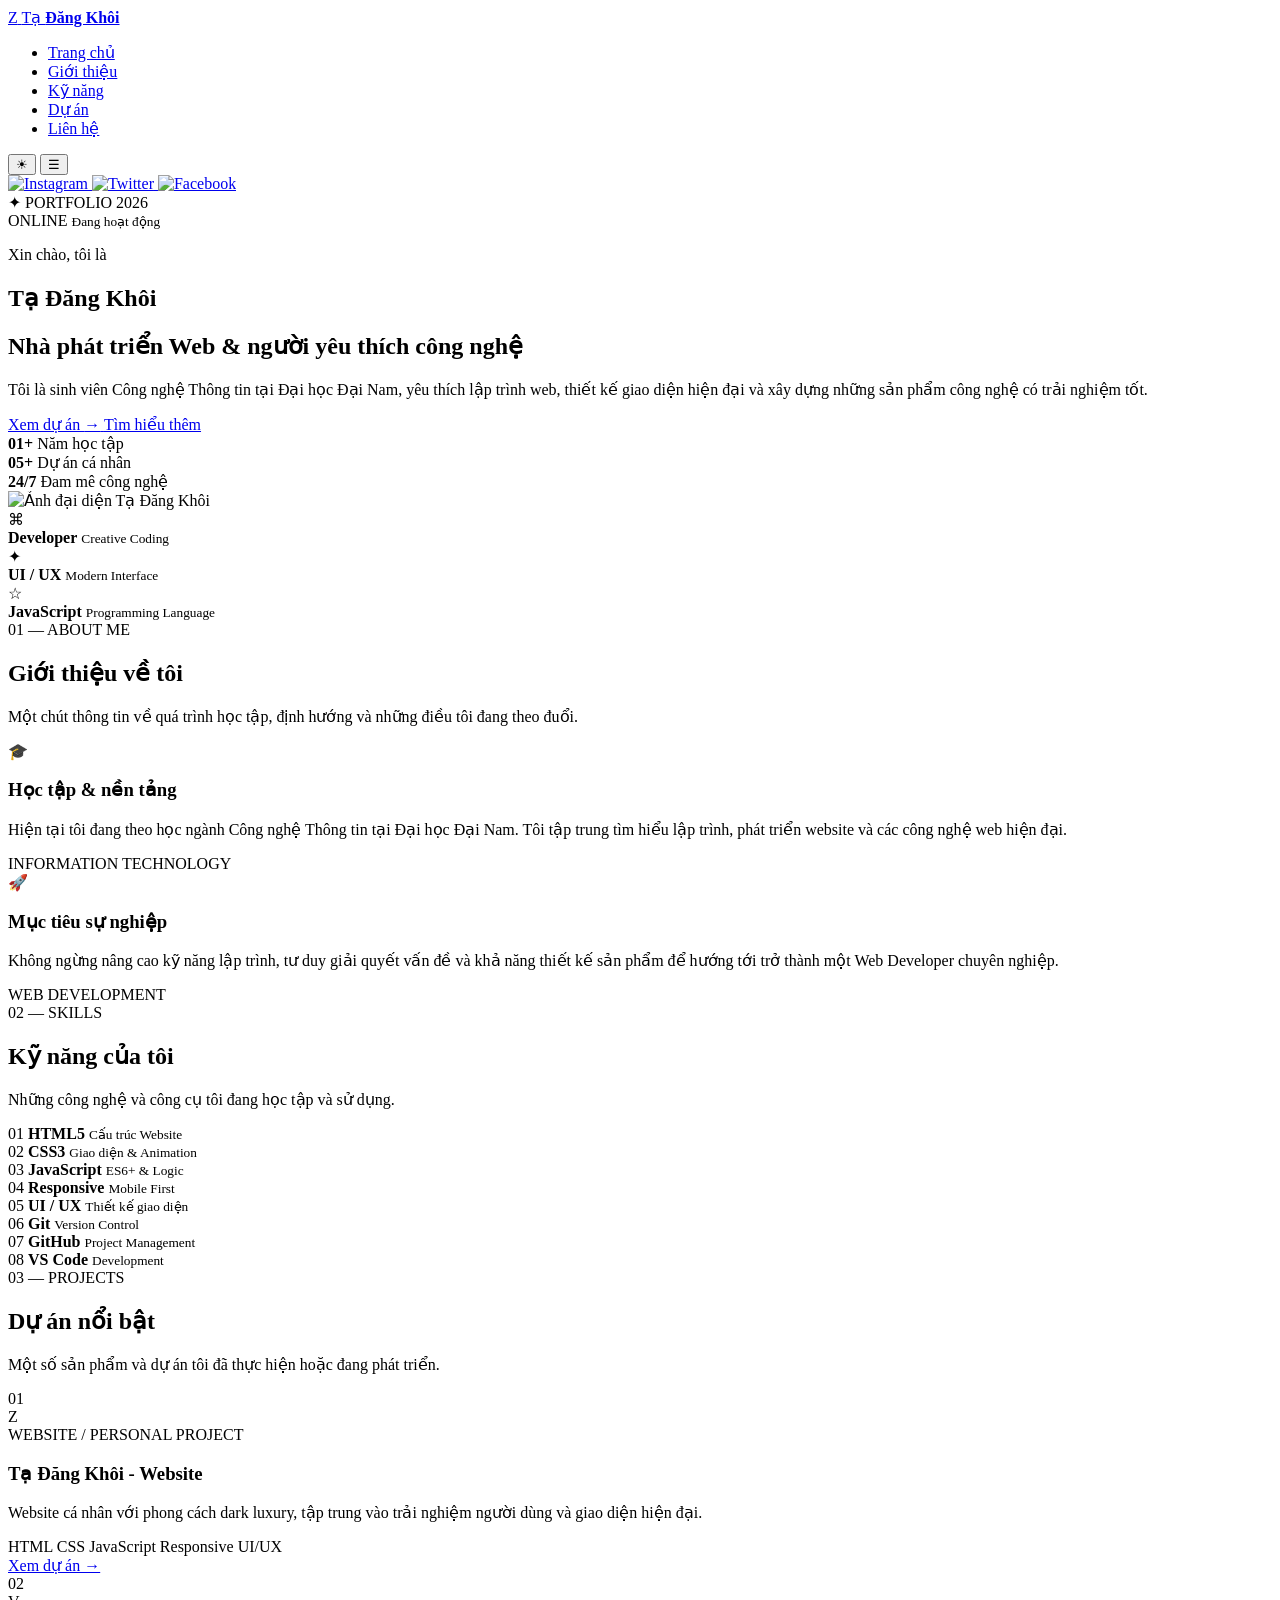
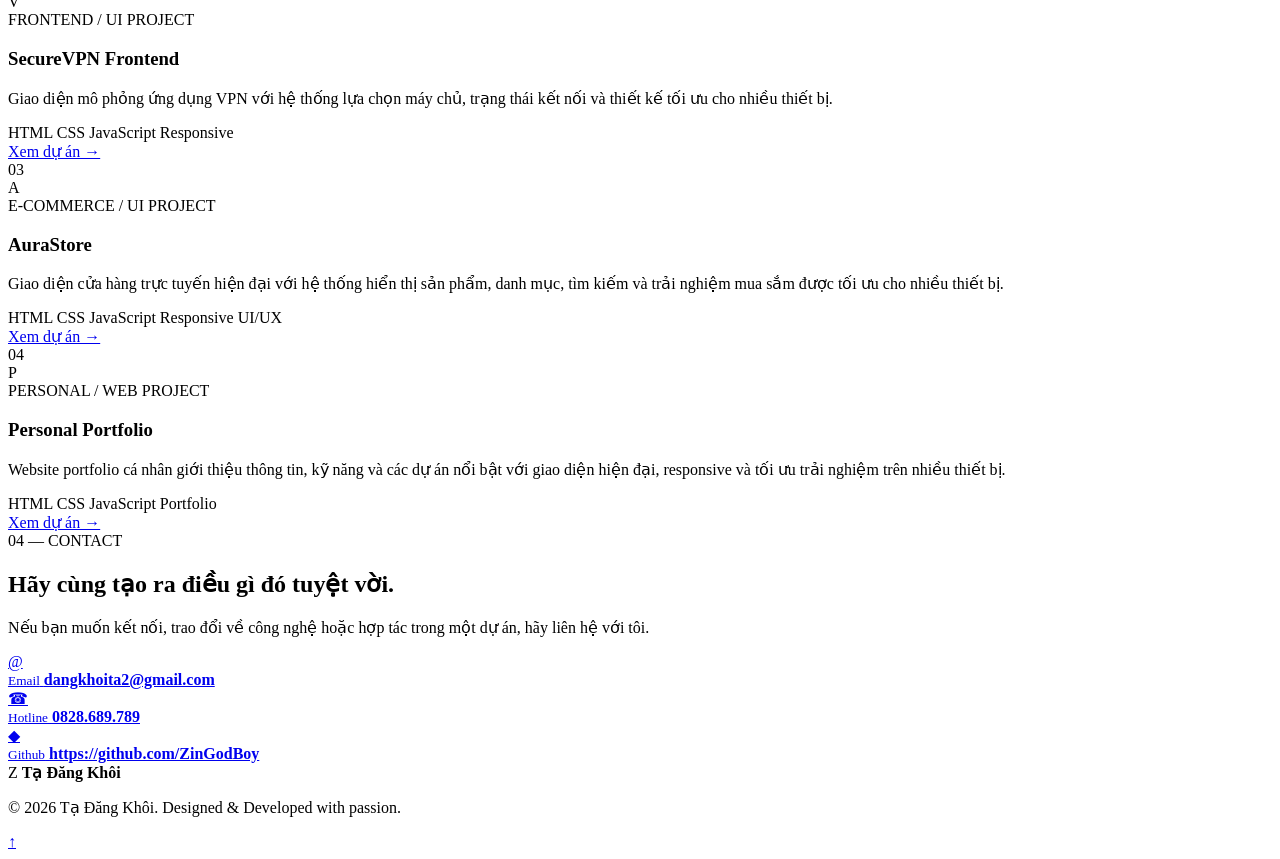
==== commit 6d7440e4: "Add files via upload" ====
--- a/index.html
+++ b/index.html
@@ -1,563 +1,563 @@
-<!DOCTYPE html>
-<html lang="vi">
-<head>
-    <meta charset="UTF-8">
-    <meta name="viewport" content="width=device-width, initial-scale=1.0, viewport-fit=cover">
-    <meta name="theme-color" content="#eaf7ff">
-    <meta name="color-scheme" content="light dark">
-
-    <title>Tạ Đăng Khôi - Portfolio | Zin Luxury</title>
-
-    <link rel="preconnect" href="https://fonts.googleapis.com">
-    <link rel="preconnect" href="https://fonts.gstatic.com" crossorigin>
-    <link
-        href="https://fonts.googleapis.com/css2?family=Poppins:wght@300;400;500;600;700;800;900&display=swap"
-        rel="stylesheet"
-    >
-
-    <link rel="stylesheet" href="./assets/css/style.css">
-</head>
-
-<body class="light-theme">
-
-    <!-- ================= NAVBAR ================= -->
-    <header class="navbar">
-        <a href="#home" class="logo">
-            <span class="logo-mark">Z</span>
-            <span>ZIN <strong>LUXURY</strong></span>
-        </a>
-
-        <nav id="mainNav" aria-label="Điều hướng chính">
-            <ul class="nav">
-                <li><a href="#home" class="active">Trang chủ</a></li>
-                <li><a href="#about">Giới thiệu</a></li>
-                <li><a href="#skills">Kỹ năng</a></li>
-                <li><a href="#projects">Dự án</a></li>
-                <li><a href="#contact">Liên hệ</a></li>
-            </ul>
-        </nav>
-
-        <div class="nav-actions">
-            <button
-                class="theme-toggle"
-                id="themeToggle"
-                type="button"
-                aria-label="Chuyển sang giao diện tối"
-                title="Dark mode"
-                aria-pressed="false"
-                onclick="window.toggleZinTheme && window.toggleZinTheme(event)"
-            >
-                <span class="theme-icon" id="themeIcon" aria-hidden="true">☀</span>
-            </button>
-
-            <button
-                class="menu-toggle"
-                id="menuToggle"
-                type="button"
-                aria-label="Mở menu"
-                aria-expanded="false"
-            >☰</button>
-        </div>
-
-        <div class="social-links">
-            <a href="#" aria-label="Instagram">
-                <img src="./assets/images/instagram.png" alt="Instagram">
-            </a>
-
-            <a href="#" aria-label="Twitter">
-                <img src="./assets/images/twitter.png" alt="Twitter">
-            </a>
-
-            <a href="#" aria-label="Facebook">
-                <img src="./assets/images/facebook.png" alt="Facebook">
-            </a>
-        </div>
-    </header>
-
-
-    <!-- ================= HERO ================= -->
-    <main>
-
-        <section id="home" class="hero-section">
-
-            <div class="hero-content">
-
-                <span class="hero-badge">
-                    ✦ PORTFOLIO 2026
-                </span>
-
-                <div class="online-status" aria-label="Trạng thái hiện tại">
-                    <span class="online-dot"></span>
-                    <span>ONLINE</span>
-                    <small>Đang hoạt động</small>
-                </div>
-
-                <p class="hero-small">
-                    Xin chào, tôi là
-                </p>
-
-                <h1>
-                    Tạ Đăng <span>Khôi</span>
-                </h1>
-
-                <h2>
-                    Nhà phát triển Web &amp; người yêu thích công nghệ
-                </h2>
-
-                <p class="hero-description">
-                    Tôi là sinh viên Công nghệ Thông tin tại Đại học Đại Nam,
-                    yêu thích lập trình web, thiết kế giao diện hiện đại và
-                    xây dựng những sản phẩm công nghệ có trải nghiệm tốt.
-                </p>
-
-                <div class="hero-buttons">
-                    <a href="#projects" class="cta-btn primary-btn">
-                        Xem dự án
-                        <span>→</span>
-                    </a>
-
-                    <a href="#about" class="cta-btn secondary-btn">
-                        Tìm hiểu thêm
-                    </a>
-                </div>
-
-                <div class="hero-info">
-                    <div>
-                        <strong>01+</strong>
-                        <span>Năm học tập</span>
-                    </div>
-
-                    <div>
-                        <strong>05+</strong>
-                        <span>Dự án cá nhân</span>
-                    </div>
-
-                    <div>
-                        <strong>24/7</strong>
-                        <span>Đam mê công nghệ</span>
-                    </div>
-                </div>
-
-            </div>
-
-
-            <div class="right">
-
-                <div class="orbit orbit-one"></div>
-                <div class="orbit orbit-two"></div>
-
-                <div class="avatar-glow"></div>
-
-                <div class="avatar-container">
-
-                    <div class="avatar-frame"></div>
-
-                    <img
-                        id="avatar"
-                        src="./assets/images/avatar.png"
-                        alt="Ảnh đại diện Tạ Đăng Khôi"
-                    >
-
-                </div>
-
-                <div class="floating-card card-top">
-                    <span>⌘</span>
-                    <div>
-                        <strong>Developer</strong>
-                        <small>Creative Coding</small>
-                    </div>
-                </div>
-
-                <div class="floating-card card-bottom">
-                    <span>✦</span>
-                    <div>
-                        <strong>UI / UX</strong>
-                        <small>Modern Interface</small>
-                    </div>
-                </div>
-
-                <div class="floating-card card-left">
-                    <span>☆</span>
-                    <div>
-                        <strong>JavaScript</strong>
-                        <small>Programming Language</small>
-                    </div>
-                </div>
-
-            </div>
-
-        </section>
-
-
-        <!-- ================= ABOUT ================= -->
-        <section id="about" class="content-section">
-
-            <div class="section-heading">
-                <span>01 — ABOUT ME</span>
-                <h2>Giới thiệu về tôi</h2>
-                <p>
-                    Một chút thông tin về quá trình học tập, định hướng
-                    và những điều tôi đang theo đuổi.
-                </p>
-            </div>
-
-            <div class="about-grid">
-
-                <article class="about-card">
-                    <div class="card-icon">🎓</div>
-
-                    <h3>Học tập &amp; nền tảng</h3>
-
-                    <p>
-                        Hiện tại tôi đang theo học ngành Công nghệ Thông tin
-                        tại Đại học Đại Nam. Tôi tập trung tìm hiểu lập trình,
-                        phát triển website và các công nghệ web hiện đại.
-                    </p>
-
-                    <div class="card-line"></div>
-
-                    <span class="card-label">
-                        INFORMATION TECHNOLOGY
-                    </span>
-                </article>
-
-
-                <article class="about-card">
-                    <div class="card-icon">🚀</div>
-
-                    <h3>Mục tiêu sự nghiệp</h3>
-
-                    <p>
-                        Không ngừng nâng cao kỹ năng lập trình, tư duy giải quyết
-                        vấn đề và khả năng thiết kế sản phẩm để hướng tới trở
-                        thành một Web Developer chuyên nghiệp.
-                    </p>
-
-                    <div class="card-line"></div>
-
-                    <span class="card-label">
-                        WEB DEVELOPMENT
-                    </span>
-                </article>
-
-            </div>
-
-        </section>
-
-
-        <!-- ================= SKILLS ================= -->
-        <section id="skills" class="content-section dark-section">
-
-            <div class="section-heading">
-                <span>02 — SKILLS</span>
-                <h2>Kỹ năng của tôi</h2>
-                <p>
-                    Những công nghệ và công cụ tôi đang học tập và sử dụng.
-                </p>
-            </div>
-
-            <div class="skills-container">
-
-                <div class="skill-tag">
-                    <span>01</span>
-                    <strong>HTML5</strong>
-                    <small>Cấu trúc Website</small>
-                </div>
-
-                <div class="skill-tag">
-                    <span>02</span>
-                    <strong>CSS3</strong>
-                    <small>Giao diện &amp; Animation</small>
-                </div>
-
-                <div class="skill-tag">
-                    <span>03</span>
-                    <strong>JavaScript</strong>
-                    <small>ES6+ &amp; Logic</small>
-                </div>
-
-                <div class="skill-tag">
-                    <span>04</span>
-                    <strong>Responsive</strong>
-                    <small>Mobile First</small>
-                </div>
-
-                <div class="skill-tag">
-                    <span>05</span>
-                    <strong>UI / UX</strong>
-                    <small>Thiết kế giao diện</small>
-                </div>
-
-                <div class="skill-tag">
-                    <span>06</span>
-                    <strong>Git</strong>
-                    <small>Version Control</small>
-                </div>
-
-                <div class="skill-tag">
-                    <span>07</span>
-                    <strong>GitHub</strong>
-                    <small>Project Management</small>
-                </div>
-
-                <div class="skill-tag">
-                    <span>08</span>
-                    <strong>VS Code</strong>
-                    <small>Development</small>
-                </div>
-
-            </div>
-
-        </section>
-
-
-        <!-- ================= PROJECTS ================= -->
-        <section id="projects" class="content-section">
-
-            <div class="section-heading">
-                <span>03 — PROJECTS</span>
-                <h2>Dự án nổi bật</h2>
-                <p>
-                    Một số sản phẩm và dự án tôi đã thực hiện hoặc đang phát triển.
-                </p>
-            </div>
-
-            <div class="projects-grid">
-
-                <article class="project-card">
-
-                    <div class="project-number">01</div>
-
-                    <div class="project-icon">
-                        Z
-                    </div>
-
-                    <div class="project-content">
-
-                        <span class="project-type">
-                            WEBSITE / PERSONAL PROJECT
-                        </span>
-
-                        <h3>Zin Luxury Website</h3>
-
-                        <p>
-                            Website cá nhân với phong cách dark luxury,
-                            tập trung vào trải nghiệm người dùng và giao diện
-                            hiện đại.
-                        </p>
-
-                        <div class="project-tech">
-                            <span>HTML</span>
-                            <span>CSS</span>
-                            <span>JavaScript</span>
-                            <span>Responsive</span>
-                            <span>UI/UX</span>
-                        </div>
-
-                    </div>
-
-                    <a href="#" class="project-link">
-                        Xem dự án →
-                    </a>
-
-                </article>
-
-
-                <article class="project-card">
-
-                    <div class="project-number">02</div>
-
-                    <div class="project-icon vpn-icon">
-                        V
-                    </div>
-
-                    <div class="project-content">
-
-                        <span class="project-type">
-                            FRONTEND / UI PROJECT
-                        </span>
-
-                        <h3>SecureVPN Frontend</h3>
-
-                        <p>
-                            Giao diện mô phỏng ứng dụng VPN với hệ thống
-                            lựa chọn máy chủ, trạng thái kết nối và thiết kế
-                            tối ưu cho nhiều thiết bị.
-                        </p>
-
-                        <div class="project-tech">
-                            <span>HTML</span>
-                            <span>CSS</span>
-                            <span>JavaScript</span>
-                            <span>Responsive</span>
-                        </div>
-
-                    </div>
-
-                    <a href="#" class="project-link">
-                        Xem dự án →
-                    </a>
-
-                </article>
-
-                <article class="project-card">
-
-    <div class="project-number">03</div>
-
-    <div class="project-icon aurastore-icon">
-        A
-    </div>
-
-    <div class="project-content">
-
-        <span class="project-type">
-            E-COMMERCE / UI PROJECT
-        </span>
-
-        <h3>AuraStore</h3>
-
-        <p>
-            Giao diện cửa hàng trực tuyến hiện đại với hệ thống
-            hiển thị sản phẩm, danh mục, tìm kiếm và trải nghiệm
-            mua sắm được tối ưu cho nhiều thiết bị.
-        </p>
-
-        <div class="project-tech">
-            <span>HTML</span>
-            <span>CSS</span>
-            <span>JavaScript</span>
-            <span>Responsive</span>
-            <span>UI/UX</span>
-        </div>
-
-    </div>
-
-    <a href="#" class="project-link">
-        Xem dự án →
-    </a>
-
-</article>
-
-<article class="project-card">
-
-    <div class="project-number">04</div>
-
-    <div class="project-icon portfolio-icon">
-        P
-    </div>
-
-    <div class="project-content">
-
-        <span class="project-type">
-            PERSONAL / WEB PROJECT
-        </span>
-
-        <h3>Personal Portfolio</h3>
-
-        <p>
-            Website portfolio cá nhân giới thiệu thông tin,
-            kỹ năng và các dự án nổi bật với giao diện hiện đại,
-            responsive và tối ưu trải nghiệm trên nhiều thiết bị.
-        </p>
-
-        <div class="project-tech">
-            <span>HTML</span>
-            <span>CSS</span>
-            <span>JavaScript</span>
-            <span>Portfolio</span>
-        </div>
-
-    </div>
-
-    <a href="#" class="project-link">
-        Xem dự án →
-    </a>
-
-</article>
-
-            </div>
-
-        </section>
-
-
-        <!-- ================= CONTACT ================= -->
-        <section id="contact" class="contact-section">
-
-            <div class="contact-box">
-
-                <div class="contact-heading">
-                    <span>04 — CONTACT</span>
-
-                    <h2>
-                        Hãy cùng tạo ra
-                        <strong>điều gì đó tuyệt vời.</strong>
-                    </h2>
-
-                    <p>
-                        Nếu bạn muốn kết nối, trao đổi về công nghệ hoặc
-                        hợp tác trong một dự án, hãy liên hệ với tôi.
-                    </p>
-                </div>
-
-                <div class="contact-list">
-
-                    <a href="https://mail.google.com/mail/u/0/#inbox?compose=new" class="contact-item">
-                        <span class="contact-icon">@</span>
-
-                        <div>
-                            <small>Email</small>
-                            <strong>dangkhoita2@gmail.com</strong>
-                        </div>
-                    </a>
-
-                    <a href="https://zalo.me/0828689789" class="contact-item">
-                        <span class="contact-icon">☎</span>
-
-                        <div>
-                            <small>Hotline</small>
-                            <strong>0828.689.789</strong>
-                        </div>
-                    </a>
-
-                    <a href="https://github.com/ZinGodBoy" class="contact-item">
-                        <span class="contact-icon">◆</span>
-
-                        <div>
-                            <small>Github</small>
-                            <strong>https://github.com/ZinGodBoy</strong>
-                        </div>
-                    </a>
-
-                </div>
-
-            </div>
-
-        </section>
-
-    </main>
-
-
-    <!-- ================= FOOTER ================= -->
-    <footer class="footer">
-
-        <div class="footer-logo">
-            <span class="logo-mark">Z</span>
-            <strong>ZIN LUXURY</strong>
-        </div>
-
-        <p>
-            © 2026 Tạ Đăng Khôi. Designed &amp; Developed with passion.
-        </p>
-
-        <a href="#home" class="back-top" id="backTop" aria-label="Về đầu trang">
-            ↑
-        </a>
-
-    </footer>
-
-
-    <!-- ================= JAVASCRIPT ================= -->
-    <script src="./assets/js/app.js?v=20261008" defer></script>
-
-</body>
+<!DOCTYPE html>
+<html lang="vi">
+<head>
+    <meta charset="UTF-8">
+    <meta name="viewport" content="width=device-width, initial-scale=1.0, viewport-fit=cover">
+    <meta name="theme-color" content="#eaf7ff">
+    <meta name="color-scheme" content="light dark">
+
+    <title>Tạ Đăng Khôi - Portfolio | Zin Luxury</title>
+
+    <link rel="preconnect" href="https://fonts.googleapis.com">
+    <link rel="preconnect" href="https://fonts.gstatic.com" crossorigin>
+    <link
+        href="https://fonts.googleapis.com/css2?family=Poppins:wght@300;400;500;600;700;800;900&display=swap"
+        rel="stylesheet"
+    >
+
+    <link rel="stylesheet" href="./assets/css/style.css">
+</head>
+
+<body class="light-theme">
+
+    <!-- ================= NAVBAR ================= -->
+    <header class="navbar">
+        <a href="#home" class="logo">
+            <span class="logo-mark">Z</span>
+            <span>Tạ <strong>Đăng Khôi</strong></span>
+        </a>
+
+        <nav id="mainNav" aria-label="Điều hướng chính">
+            <ul class="nav">
+                <li><a href="#home" class="active">Trang chủ</a></li>
+                <li><a href="#about">Giới thiệu</a></li>
+                <li><a href="#skills">Kỹ năng</a></li>
+                <li><a href="#projects">Dự án</a></li>
+                <li><a href="#contact">Liên hệ</a></li>
+            </ul>
+        </nav>
+
+        <div class="nav-actions">
+            <button
+                class="theme-toggle"
+                id="themeToggle"
+                type="button"
+                aria-label="Chuyển sang giao diện tối"
+                title="Dark mode"
+                aria-pressed="false"
+                onclick="window.toggleZinTheme && window.toggleZinTheme(event)"
+            >
+                <span class="theme-icon" id="themeIcon" aria-hidden="true">☀</span>
+            </button>
+
+            <button
+                class="menu-toggle"
+                id="menuToggle"
+                type="button"
+                aria-label="Mở menu"
+                aria-expanded="false"
+            >☰</button>
+        </div>
+
+        <div class="social-links">
+            <a href="#" aria-label="Instagram">
+                <img src="./assets/images/instagram.png" alt="Instagram">
+            </a>
+
+            <a href="#" aria-label="Twitter">
+                <img src="./assets/images/twitter.png" alt="Twitter">
+            </a>
+
+            <a href="#" aria-label="Facebook">
+                <img src="./assets/images/facebook.png" alt="Facebook">
+            </a>
+        </div>
+    </header>
+
+
+    <!-- ================= HERO ================= -->
+    <main>
+
+        <section id="home" class="hero-section">
+
+            <div class="hero-content">
+
+                <span class="hero-badge">
+                    ✦ PORTFOLIO 2026
+                </span>
+
+                <div class="online-status" aria-label="Trạng thái hiện tại">
+                    <span class="online-dot"></span>
+                    <span>ONLINE</span>
+                    <small>Đang hoạt động</small>
+                </div>
+
+                <p class="hero-small">
+                    Xin chào, tôi là
+                </p>
+
+                <h1>
+                    Tạ Đăng <span>Khôi</span>
+                </h1>
+
+                <h2>
+                    Nhà phát triển Web &amp; người yêu thích công nghệ
+                </h2>
+
+                <p class="hero-description">
+                    Tôi là sinh viên Công nghệ Thông tin tại Đại học Đại Nam,
+                    yêu thích lập trình web, thiết kế giao diện hiện đại và
+                    xây dựng những sản phẩm công nghệ có trải nghiệm tốt.
+                </p>
+
+                <div class="hero-buttons">
+                    <a href="#projects" class="cta-btn primary-btn">
+                        Xem dự án
+                        <span>→</span>
+                    </a>
+
+                    <a href="#about" class="cta-btn secondary-btn">
+                        Tìm hiểu thêm
+                    </a>
+                </div>
+
+                <div class="hero-info">
+                    <div>
+                        <strong>01+</strong>
+                        <span>Năm học tập</span>
+                    </div>
+
+                    <div>
+                        <strong>05+</strong>
+                        <span>Dự án cá nhân</span>
+                    </div>
+
+                    <div>
+                        <strong>24/7</strong>
+                        <span>Đam mê công nghệ</span>
+                    </div>
+                </div>
+
+            </div>
+
+
+            <div class="right">
+
+                <div class="orbit orbit-one"></div>
+                <div class="orbit orbit-two"></div>
+
+                <div class="avatar-glow"></div>
+
+                <div class="avatar-container">
+
+                    <div class="avatar-frame"></div>
+
+                    <img
+                        id="avatar"
+                        src="./assets/images/anhtoi2.webp"
+                        alt="Ảnh đại diện Tạ Đăng Khôi"
+                    >
+
+                </div>
+
+                <div class="floating-card card-top">
+                    <span>⌘</span>
+                    <div>
+                        <strong>Developer</strong>
+                        <small>Creative Coding</small>
+                    </div>
+                </div>
+
+                <div class="floating-card card-bottom">
+                    <span>✦</span>
+                    <div>
+                        <strong>UI / UX</strong>
+                        <small>Modern Interface</small>
+                    </div>
+                </div>
+
+                <div class="floating-card card-left">
+                    <span>☆</span>
+                    <div>
+                        <strong>JavaScript</strong>
+                        <small>Programming Language</small>
+                    </div>
+                </div>
+
+            </div>
+
+        </section>
+
+
+        <!-- ================= ABOUT ================= -->
+        <section id="about" class="content-section">
+
+            <div class="section-heading">
+                <span>01 — ABOUT ME</span>
+                <h2>Giới thiệu về tôi</h2>
+                <p>
+                    Một chút thông tin về quá trình học tập, định hướng
+                    và những điều tôi đang theo đuổi.
+                </p>
+            </div>
+
+            <div class="about-grid">
+
+                <article class="about-card">
+                    <div class="card-icon">🎓</div>
+
+                    <h3>Học tập &amp; nền tảng</h3>
+
+                    <p>
+                        Hiện tại tôi đang theo học ngành Công nghệ Thông tin
+                        tại Đại học Đại Nam. Tôi tập trung tìm hiểu lập trình,
+                        phát triển website và các công nghệ web hiện đại.
+                    </p>
+
+                    <div class="card-line"></div>
+
+                    <span class="card-label">
+                        INFORMATION TECHNOLOGY
+                    </span>
+                </article>
+
+
+                <article class="about-card">
+                    <div class="card-icon">🚀</div>
+
+                    <h3>Mục tiêu sự nghiệp</h3>
+
+                    <p>
+                        Không ngừng nâng cao kỹ năng lập trình, tư duy giải quyết
+                        vấn đề và khả năng thiết kế sản phẩm để hướng tới trở
+                        thành một Web Developer chuyên nghiệp.
+                    </p>
+
+                    <div class="card-line"></div>
+
+                    <span class="card-label">
+                        WEB DEVELOPMENT
+                    </span>
+                </article>
+
+            </div>
+
+        </section>
+
+
+        <!-- ================= SKILLS ================= -->
+        <section id="skills" class="content-section dark-section">
+
+            <div class="section-heading">
+                <span>02 — SKILLS</span>
+                <h2>Kỹ năng của tôi</h2>
+                <p>
+                    Những công nghệ và công cụ tôi đang học tập và sử dụng.
+                </p>
+            </div>
+
+            <div class="skills-container">
+
+                <div class="skill-tag">
+                    <span>01</span>
+                    <strong>HTML5</strong>
+                    <small>Cấu trúc Website</small>
+                </div>
+
+                <div class="skill-tag">
+                    <span>02</span>
+                    <strong>CSS3</strong>
+                    <small>Giao diện &amp; Animation</small>
+                </div>
+
+                <div class="skill-tag">
+                    <span>03</span>
+                    <strong>JavaScript</strong>
+                    <small>ES6+ &amp; Logic</small>
+                </div>
+
+                <div class="skill-tag">
+                    <span>04</span>
+                    <strong>Responsive</strong>
+                    <small>Mobile First</small>
+                </div>
+
+                <div class="skill-tag">
+                    <span>05</span>
+                    <strong>UI / UX</strong>
+                    <small>Thiết kế giao diện</small>
+                </div>
+
+                <div class="skill-tag">
+                    <span>06</span>
+                    <strong>Git</strong>
+                    <small>Version Control</small>
+                </div>
+
+                <div class="skill-tag">
+                    <span>07</span>
+                    <strong>GitHub</strong>
+                    <small>Project Management</small>
+                </div>
+
+                <div class="skill-tag">
+                    <span>08</span>
+                    <strong>VS Code</strong>
+                    <small>Development</small>
+                </div>
+
+            </div>
+
+        </section>
+
+
+        <!-- ================= PROJECTS ================= -->
+        <section id="projects" class="content-section">
+
+            <div class="section-heading">
+                <span>03 — PROJECTS</span>
+                <h2>Dự án nổi bật</h2>
+                <p>
+                    Một số sản phẩm và dự án tôi đã thực hiện hoặc đang phát triển.
+                </p>
+            </div>
+
+            <div class="projects-grid">
+
+                <article class="project-card">
+
+                    <div class="project-number">01</div>
+
+                    <div class="project-icon">
+                        Z
+                    </div>
+
+                    <div class="project-content">
+
+                        <span class="project-type">
+                            WEBSITE / PERSONAL PROJECT
+                        </span>
+
+                        <h3>Tạ Đăng Khôi - Website</h3>
+
+                        <p>
+                            Website cá nhân với phong cách dark luxury,
+                            tập trung vào trải nghiệm người dùng và giao diện
+                            hiện đại.
+                        </p>
+
+                        <div class="project-tech">
+                            <span>HTML</span>
+                            <span>CSS</span>
+                            <span>JavaScript</span>
+                            <span>Responsive</span>
+                            <span>UI/UX</span>
+                        </div>
+
+                    </div>
+
+                    <a href="#" class="project-link">
+                        Xem dự án →
+                    </a>
+
+                </article>
+
+
+                <article class="project-card">
+
+                    <div class="project-number">02</div>
+
+                    <div class="project-icon vpn-icon">
+                        V
+                    </div>
+
+                    <div class="project-content">
+
+                        <span class="project-type">
+                            FRONTEND / UI PROJECT
+                        </span>
+
+                        <h3>SecureVPN Frontend</h3>
+
+                        <p>
+                            Giao diện mô phỏng ứng dụng VPN với hệ thống
+                            lựa chọn máy chủ, trạng thái kết nối và thiết kế
+                            tối ưu cho nhiều thiết bị.
+                        </p>
+
+                        <div class="project-tech">
+                            <span>HTML</span>
+                            <span>CSS</span>
+                            <span>JavaScript</span>
+                            <span>Responsive</span>
+                        </div>
+
+                    </div>
+
+                    <a href="#" class="project-link">
+                        Xem dự án →
+                    </a>
+
+                </article>
+
+                <article class="project-card">
+
+    <div class="project-number">03</div>
+
+    <div class="project-icon aurastore-icon">
+        A
+    </div>
+
+    <div class="project-content">
+
+        <span class="project-type">
+            E-COMMERCE / UI PROJECT
+        </span>
+
+        <h3>AuraStore</h3>
+
+        <p>
+            Giao diện cửa hàng trực tuyến hiện đại với hệ thống
+            hiển thị sản phẩm, danh mục, tìm kiếm và trải nghiệm
+            mua sắm được tối ưu cho nhiều thiết bị.
+        </p>
+
+        <div class="project-tech">
+            <span>HTML</span>
+            <span>CSS</span>
+            <span>JavaScript</span>
+            <span>Responsive</span>
+            <span>UI/UX</span>
+        </div>
+
+    </div>
+
+    <a href="#" class="project-link">
+        Xem dự án →
+    </a>
+
+</article>
+
+<article class="project-card">
+
+    <div class="project-number">04</div>
+
+    <div class="project-icon portfolio-icon">
+        P
+    </div>
+
+    <div class="project-content">
+
+        <span class="project-type">
+            PERSONAL / WEB PROJECT
+        </span>
+
+        <h3>Personal Portfolio</h3>
+
+        <p>
+            Website portfolio cá nhân giới thiệu thông tin,
+            kỹ năng và các dự án nổi bật với giao diện hiện đại,
+            responsive và tối ưu trải nghiệm trên nhiều thiết bị.
+        </p>
+
+        <div class="project-tech">
+            <span>HTML</span>
+            <span>CSS</span>
+            <span>JavaScript</span>
+            <span>Portfolio</span>
+        </div>
+
+    </div>
+
+    <a href="#" class="project-link">
+        Xem dự án →
+    </a>
+
+</article>
+
+            </div>
+
+        </section>
+
+
+        <!-- ================= CONTACT ================= -->
+        <section id="contact" class="contact-section">
+
+            <div class="contact-box">
+
+                <div class="contact-heading">
+                    <span>04 — CONTACT</span>
+
+                    <h2>
+                        Hãy cùng tạo ra
+                        <strong>điều gì đó tuyệt vời.</strong>
+                    </h2>
+
+                    <p>
+                        Nếu bạn muốn kết nối, trao đổi về công nghệ hoặc
+                        hợp tác trong một dự án, hãy liên hệ với tôi.
+                    </p>
+                </div>
+
+                <div class="contact-list">
+
+                    <a href="https://mail.google.com/mail/u/0/#inbox?compose=new" class="contact-item">
+                        <span class="contact-icon">@</span>
+
+                        <div>
+                            <small>Email</small>
+                            <strong>dangkhoita2@gmail.com</strong>
+                        </div>
+                    </a>
+
+                    <a href="https://zalo.me/0828689789" class="contact-item">
+                        <span class="contact-icon">☎</span>
+
+                        <div>
+                            <small>Hotline</small>
+                            <strong>0828.689.789</strong>
+                        </div>
+                    </a>
+
+                    <a href="https://github.com/ZinGodBoy" class="contact-item">
+                        <span class="contact-icon">◆</span>
+
+                        <div>
+                            <small>Github</small>
+                            <strong>https://github.com/ZinGodBoy</strong>
+                        </div>
+                    </a>
+
+                </div>
+
+            </div>
+
+        </section>
+
+    </main>
+
+
+    <!-- ================= FOOTER ================= -->
+    <footer class="footer">
+
+        <div class="footer-logo">
+            <span class="logo-mark">Z</span>
+            <strong>Tạ Đăng Khôi</strong>
+        </div>
+
+        <p>
+            © 2026 Tạ Đăng Khôi. Designed &amp; Developed with passion.
+        </p>
+
+        <a href="#home" class="back-top" id="backTop" aria-label="Về đầu trang">
+            ↑
+        </a>
+
+    </footer>
+
+
+    <!-- ================= JAVASCRIPT ================= -->
+    <script src="./assets/js/app.js?v=20261008" defer></script>
+
+</body>
 </html>
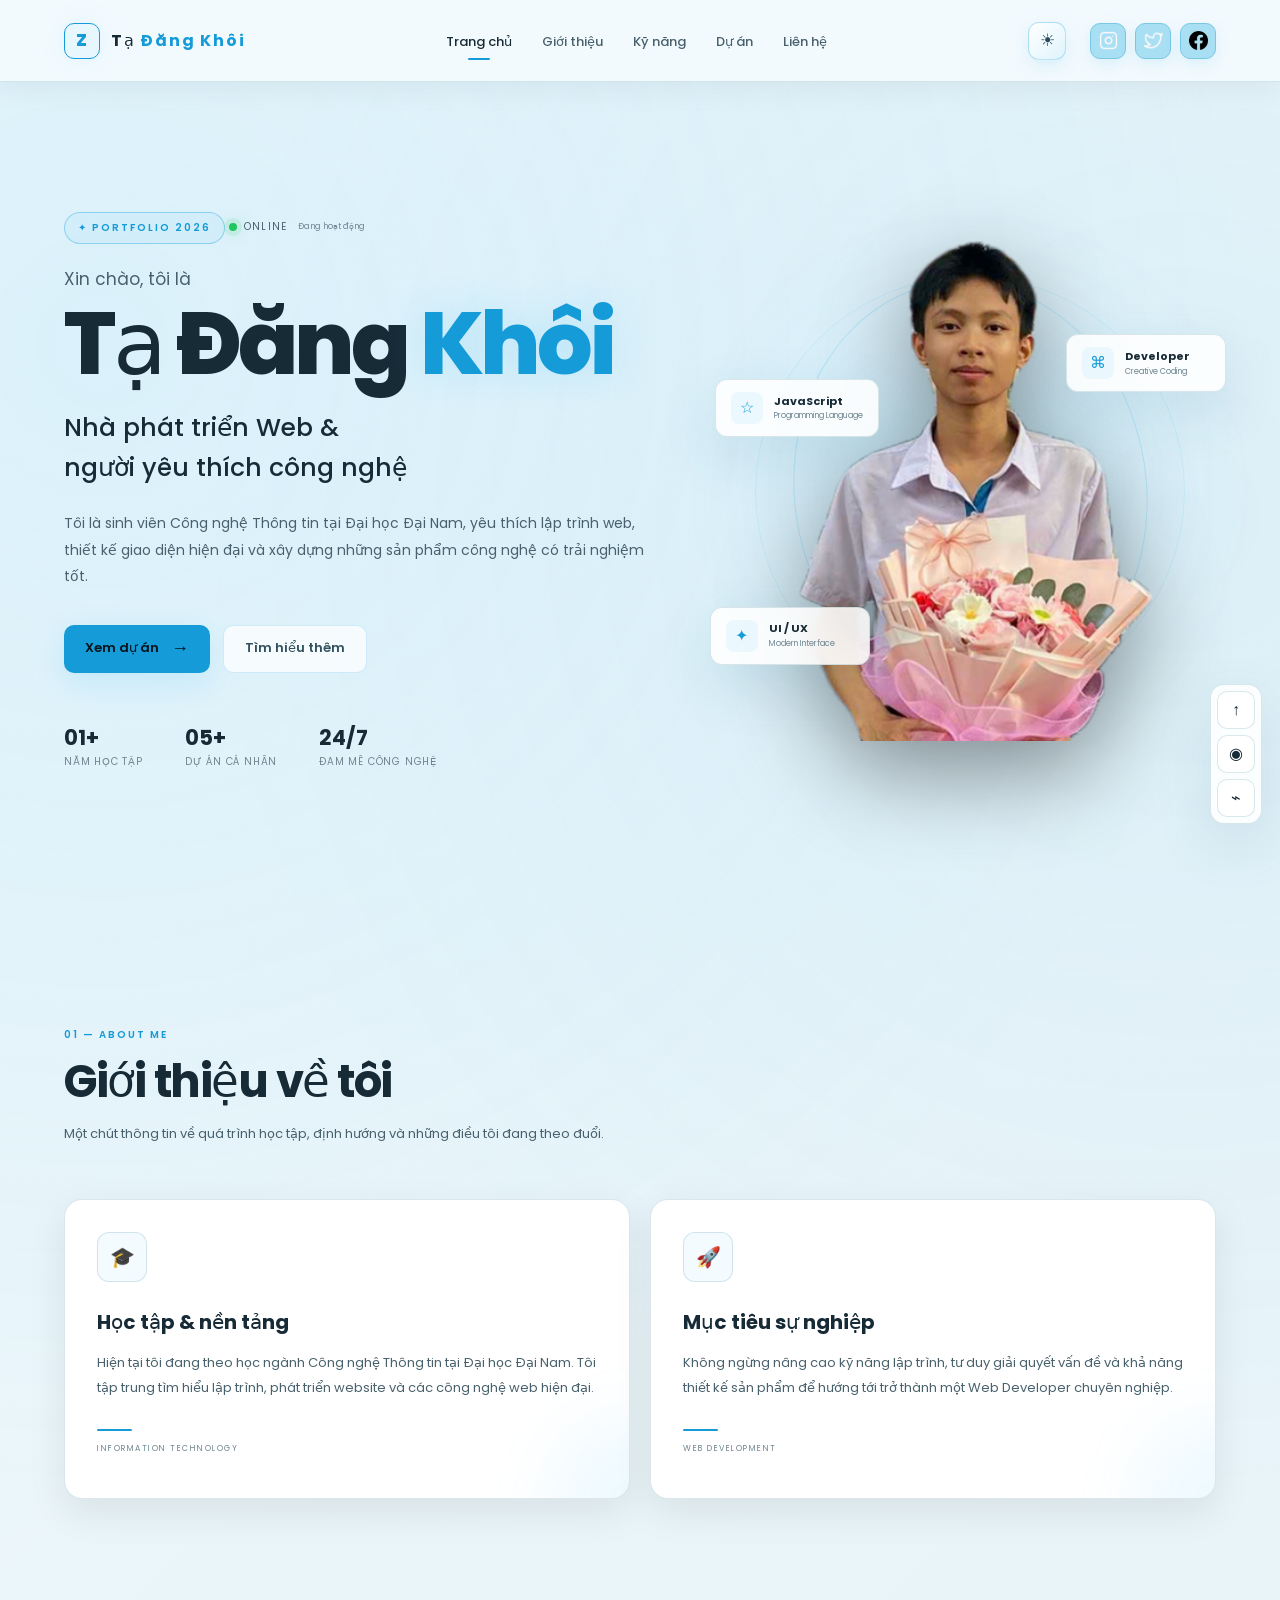
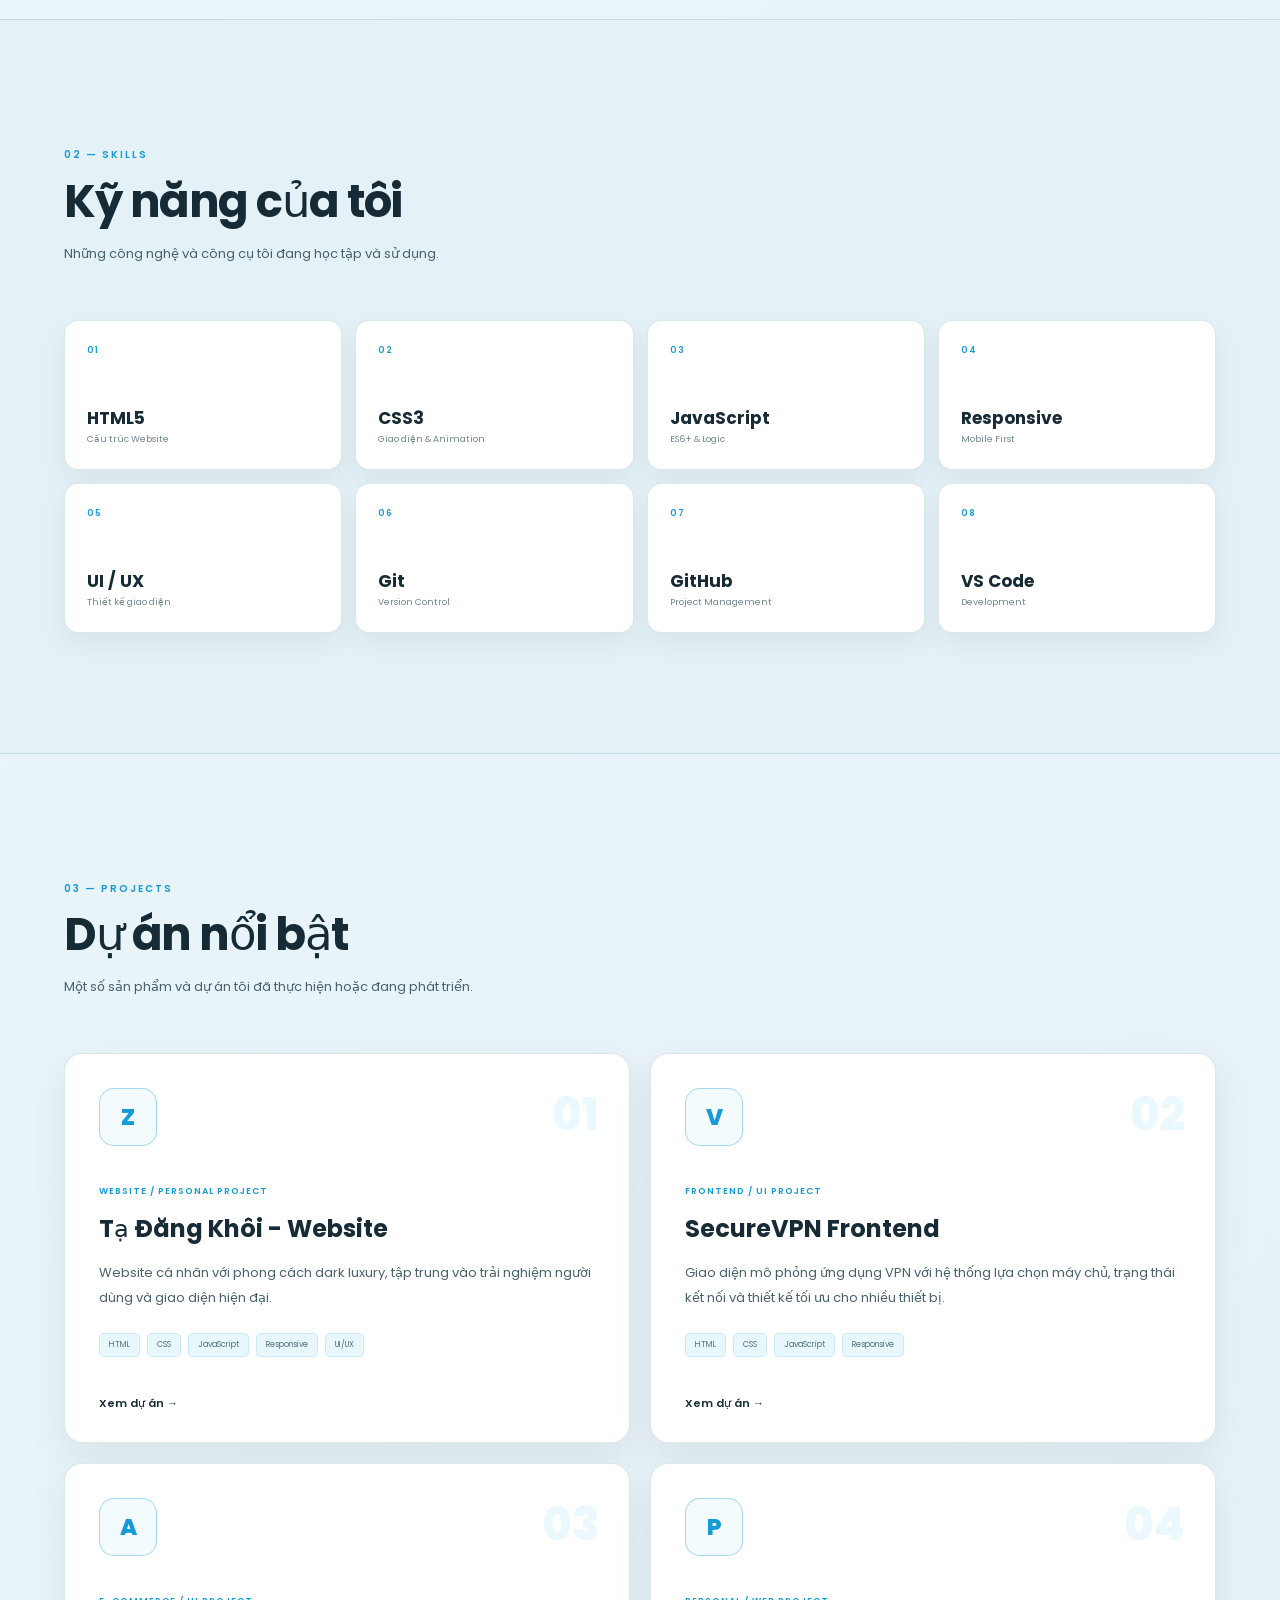
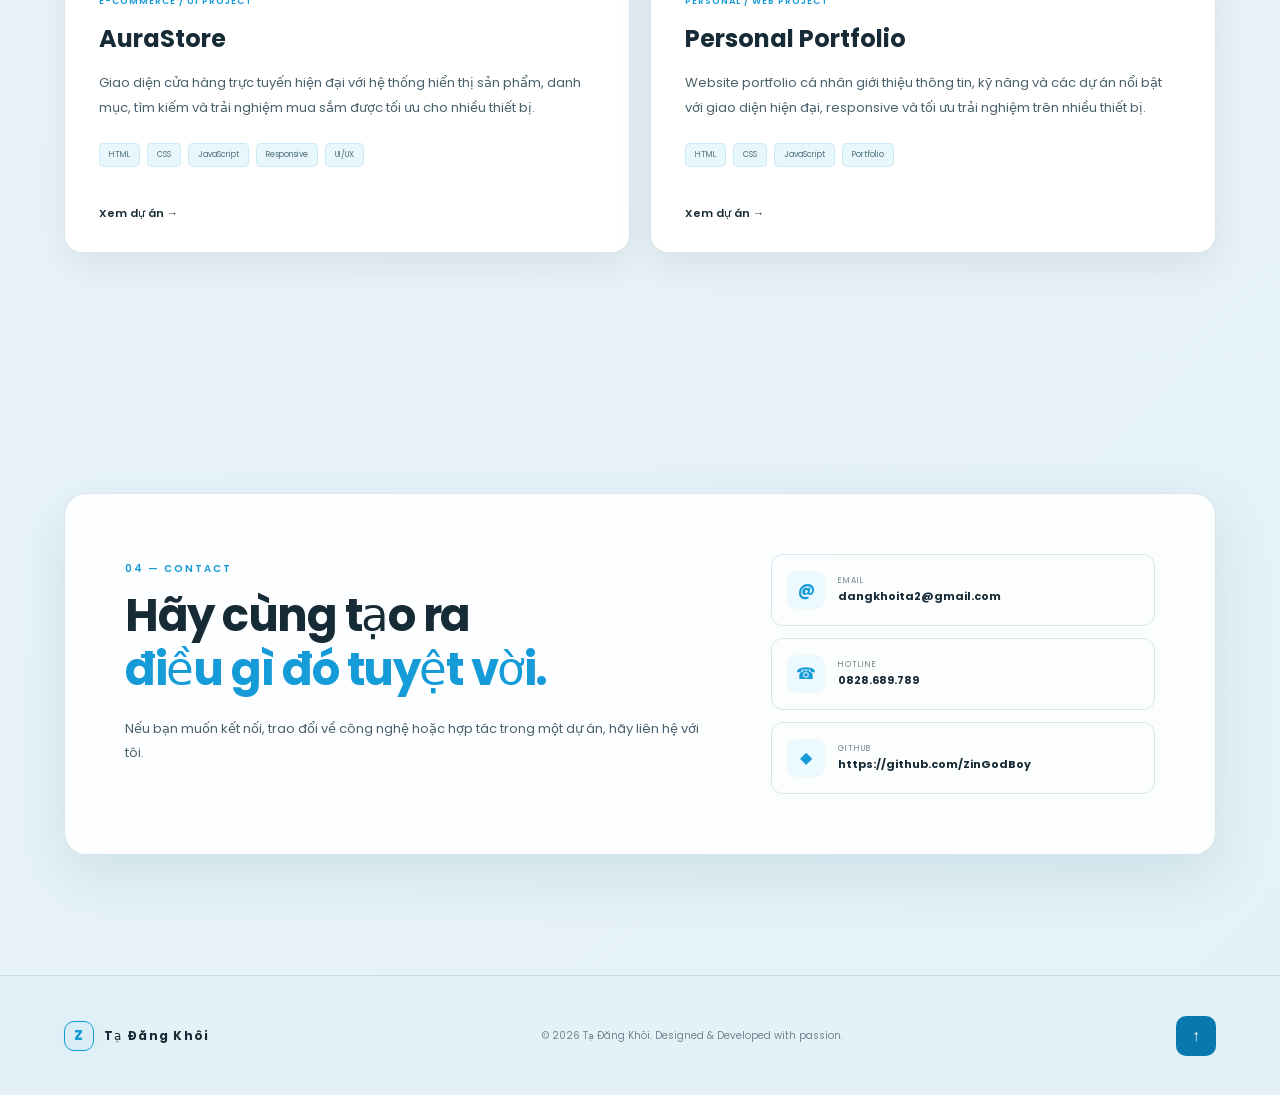
==== commit 744e20e7: "Publish new Tạ Đăng Khôi CV website" ====
--- a/index.html
+++ b/index.html
@@ -557,7 +557,7 @@
 
 
     <!-- ================= JAVASCRIPT ================= -->
-    <script src="./assets/js/app.js?v=20261008" defer></script>
+    <script src="./js/app.js?v=20261104" defer></script>
 
 </body>
-</html>+</html>
--- a/assets/css/style.css
+++ b/assets/css/style.css
@@ -0,0 +1,1589 @@
+/* =========================================================
+   ZIN LUXURY PORTFOLIO — FINAL LIGHT / DARK THEME
+   ========================================================= */
+
+:root {
+    --bg: #0d1115;
+    --bg-soft: #131a20;
+    --bg-card: #172027;
+    --text: #f4f8fa;
+    --text-soft: #aebcc4;
+    --text-muted: #71828c;
+    --blue: #38bdf8;
+    --blue-light: #7dd3fc;
+    --blue-dark: #0879ad;
+    --border: rgba(255,255,255,.10);
+    --border-blue: rgba(56,189,248,.30);
+    --shadow: 0 25px 80px rgba(0,0,0,.32);
+    --surface-glass: rgba(18,28,35,.78);
+    --nav-bg: rgba(13,17,21,.82);
+    --grid-line: rgba(125,211,252,.045);
+    --focus-bg: rgba(56,189,248,.08);
+    --radius: 18px;
+    --container: 1180px;
+    --transition: .28s ease;
+}
+
+body.light-theme {
+    --bg: #edf7fb;
+    --bg-soft: #e4f1f7;
+    --bg-card: #ffffff;
+    --text: #172b36;
+    --text-soft: #49616d;
+    --text-muted: #708691;
+    --blue: #159bd7;
+    --blue-light: #5fc4ee;
+    --blue-dark: #0879ad;
+    --border: rgba(28,105,132,.16);
+    --border-blue: rgba(21,155,215,.36);
+    --shadow: 0 20px 55px rgba(42,105,128,.13);
+    --surface-glass: rgba(255,255,255,.88);
+    --nav-bg: rgba(245,251,254,.92);
+    --grid-line: rgba(21,155,215,.055);
+    --focus-bg: rgba(21,155,215,.08);
+}
+
+* {
+    margin: 0;
+    padding: 0;
+    box-sizing: border-box;
+}
+
+html {
+    scroll-behavior: smooth;
+    background: var(--bg);
+    scroll-padding-top: 92px;
+}
+
+body {
+    min-height: 100vh;
+    overflow-x: hidden;
+    color: var(--text);
+    background:
+        radial-gradient(circle at 8% 8%, rgba(56,189,248,.10), transparent 28%),
+        radial-gradient(circle at 92% 12%, rgba(21,155,215,.07), transparent 25%),
+        linear-gradient(135deg, var(--bg) 0%, var(--bg-soft) 100%);
+    font-family: "Poppins", sans-serif;
+    line-height: 1.6;
+    transition: background-color .35s ease, color .25s ease;
+}
+
+body::before {
+    content: "";
+    position: fixed;
+    inset: 0;
+    z-index: -1;
+    pointer-events: none;
+    opacity: .8;
+    background-image:
+        linear-gradient(var(--grid-line) 1px, transparent 1px),
+        linear-gradient(90deg, var(--grid-line) 1px, transparent 1px);
+    background-size: 72px 72px;
+}
+
+body.modal-open,
+body.menu-open {
+    overflow: hidden;
+}
+
+a {
+    color: inherit;
+    text-decoration: none;
+}
+
+button,
+a {
+    -webkit-tap-highlight-color: transparent;
+}
+
+button {
+    font: inherit;
+}
+
+img {
+    display: block;
+    max-width: 100%;
+}
+
+/* ================= NAVBAR ================= */
+
+.navbar {
+    width: 100%;
+    min-height: 82px;
+    padding: 0 5%;
+    position: sticky;
+    top: 0;
+    z-index: 1000;
+    display: flex;
+    align-items: center;
+    justify-content: space-between;
+    gap: 24px;
+    background: var(--nav-bg);
+    border-bottom: 1px solid var(--border);
+    backdrop-filter: blur(18px);
+    -webkit-backdrop-filter: blur(18px);
+    box-shadow: 0 8px 30px rgba(0,0,0,.05);
+}
+
+.logo {
+    flex: 0 0 auto;
+    display: inline-flex;
+    align-items: center;
+    gap: 11px;
+    color: var(--text);
+    font-size: 16px;
+    font-weight: 700;
+    letter-spacing: 1.8px;
+}
+
+.logo strong {
+    color: var(--blue);
+}
+
+.logo-mark {
+    width: 36px;
+    height: 36px;
+    display: grid;
+    place-items: center;
+    border: 1px solid var(--blue);
+    border-radius: 10px;
+    color: var(--blue);
+    background: rgba(56,189,248,.06);
+    font-size: 18px;
+    font-weight: 800;
+    box-shadow: 0 0 25px rgba(56,189,248,.10);
+    transition: var(--transition);
+}
+
+.logo:hover .logo-mark {
+    transform: rotate(-5deg) translateY(-1px);
+}
+
+#mainNav {
+    flex: 1 1 auto;
+    display: flex;
+    justify-content: center;
+}
+
+.nav {
+    display: flex;
+    align-items: center;
+    gap: 30px;
+    list-style: none;
+}
+
+.nav a {
+    position: relative;
+    color: var(--text-soft);
+    font-size: 13px;
+    font-weight: 500;
+    transition: var(--transition);
+}
+
+.nav a::after {
+    content: "";
+    position: absolute;
+    left: 50%;
+    bottom: -9px;
+    width: 0;
+    height: 2px;
+    transform: translateX(-50%);
+    border-radius: 20px;
+    background: var(--blue);
+    transition: var(--transition);
+}
+
+.nav a:hover,
+.nav a.active {
+    color: var(--text);
+}
+
+.nav a:hover::after,
+.nav a.active::after {
+    width: 22px;
+}
+
+.nav-actions {
+    flex: 0 0 auto;
+    display: flex;
+    align-items: center;
+    gap: 8px;
+    position: relative;
+    z-index: 1005;
+    pointer-events: auto;
+}
+
+.theme-toggle,
+.menu-toggle {
+    position: relative;
+    z-index: 1006;
+    width: 38px;
+    height: 38px;
+    display: grid;
+    place-items: center;
+    border: 1px solid var(--border);
+    border-radius: 11px;
+    color: var(--text);
+    background: var(--surface-glass);
+    cursor: pointer;
+    pointer-events: auto !important;
+    touch-action: manipulation;
+    user-select: none;
+    transition:
+        transform .25s ease,
+        background .3s ease,
+        color .3s ease,
+        border-color .3s ease,
+        box-shadow .3s ease;
+}
+
+.theme-toggle {
+    overflow: hidden;
+}
+
+.theme-icon {
+    display: grid;
+    place-items: center;
+    width: 100%;
+    height: 100%;
+    pointer-events: none;
+    font-size: 17px;
+    line-height: 1;
+}
+
+body.light-theme .theme-toggle {
+    color: #294b59;
+    background: linear-gradient(135deg, #fff, #dff4fc);
+    border-color: rgba(21,155,215,.25);
+    box-shadow: 0 6px 18px rgba(21,155,215,.10);
+}
+
+body:not(.light-theme) .theme-toggle {
+    color: #f5fbff;
+    background: linear-gradient(135deg, #1a2830, #101920);
+    border-color: rgba(125,211,252,.28);
+    box-shadow: 0 6px 20px rgba(0,0,0,.22);
+}
+
+.theme-toggle:hover,
+.menu-toggle:hover,
+.menu-toggle[aria-expanded="true"] {
+    color: var(--blue);
+    border-color: var(--border-blue);
+    transform: translateY(-2px);
+}
+
+.theme-toggle:active {
+    transform: scale(.94);
+}
+
+.theme-toggle.theme-changing .theme-icon {
+    animation: themeIconChange .35s ease;
+}
+
+@keyframes themeIconChange {
+    0% { transform: rotate(-30deg) scale(.7); opacity: .5; }
+    60% { transform: rotate(15deg) scale(1.14); opacity: 1; }
+    100% { transform: rotate(0) scale(1); opacity: 1; }
+}
+
+.menu-toggle {
+    display: none;
+}
+
+.social-links {
+    flex: 0 0 auto;
+    display: flex;
+    align-items: center;
+    gap: 9px;
+}
+
+.social-links a {
+    width: 36px;
+    height: 36px;
+    display: grid;
+    place-items: center;
+    border: 1px solid var(--border);
+    border-radius: 10px;
+    background: rgba(255,255,255,.025);
+    transition: var(--transition);
+}
+
+.social-links a:hover {
+    transform: translateY(-3px);
+    border-color: var(--border-blue);
+    box-shadow: 0 8px 22px rgba(56,189,248,.10);
+}
+
+.social-links img {
+    width: 19px;
+    height: 19px;
+    object-fit: contain;
+    opacity: .82;
+    filter: none;
+    transition: var(--transition);
+}
+
+body.light-theme .social-links a {
+    background: #a9dff3;
+    border-color: #79c7e5;
+    box-shadow: 0 5px 16px rgba(21,155,215,.12);
+}
+
+body.light-theme .social-links a:hover {
+    background: #0879ad;
+    border-color: #0879ad;
+}
+
+body.light-theme .social-links img {
+    opacity: 1;
+    filter: none;
+}
+
+/* ================= HERO ================= */
+
+.hero-section {
+    width: min(var(--container), 90%);
+    min-height: calc(100vh - 82px);
+    margin: auto;
+    padding: 88px 0;
+    display: flex;
+    align-items: center;
+    justify-content: space-between;
+    gap: 60px;
+}
+
+.hero-content {
+    width: 55%;
+    position: relative;
+    z-index: 2;
+}
+
+.hero-badge {
+    display: inline-flex;
+    align-items: center;
+    padding: 7px 13px;
+    margin-bottom: 22px;
+    border: 1px solid var(--border-blue);
+    border-radius: 50px;
+    color: var(--blue);
+    background: rgba(56,189,248,.06);
+    font-size: 10px;
+    font-weight: 600;
+    letter-spacing: 2px;
+}
+
+.online-status {
+    display: inline-flex;
+    align-items: center;
+    gap: 7px;
+    margin-bottom: 10px;
+    color: var(--text-soft);
+    font-size: 10px;
+    letter-spacing: 1.2px;
+}
+
+.online-dot {
+    width: 8px;
+    height: 8px;
+    display: block;
+    border-radius: 50%;
+    background: #22c55e;
+    box-shadow: 0 0 0 5px rgba(34,197,94,.10), 0 0 16px rgba(34,197,94,.35);
+    animation: onlinePulse 1.8s ease-in-out infinite;
+}
+
+.online-status small {
+    margin-left: 4px;
+    color: var(--text-muted);
+    letter-spacing: 0;
+}
+
+@keyframes onlinePulse {
+    50% { transform: scale(1.08); opacity: .7; }
+}
+
+.hero-small {
+    margin-bottom: 5px;
+    color: var(--text-soft);
+    font-size: 17px;
+}
+
+.hero-content h1 {
+    color: var(--text);
+    font-size: clamp(50px, 7vw, 88px);
+    line-height: 1.05;
+    font-weight: 800;
+    letter-spacing: -4px;
+}
+
+.hero-content h1 span {
+    color: var(--blue);
+    text-shadow: 0 0 40px rgba(56,189,248,.20);
+}
+
+.hero-content h2 {
+    margin-top: 18px;
+    color: var(--text);
+    font-size: clamp(18px, 2vw, 25px);
+    font-weight: 500;
+}
+
+.hero-description {
+    max-width: 650px;
+    margin-top: 22px;
+    color: var(--text-soft);
+    font-size: 14px;
+    line-height: 1.9;
+}
+
+.hero-buttons {
+    display: flex;
+    align-items: center;
+    gap: 13px;
+    margin-top: 35px;
+}
+
+.cta-btn {
+    min-height: 48px;
+    display: inline-flex;
+    align-items: center;
+    justify-content: center;
+    gap: 12px;
+    padding: 0 21px;
+    border-radius: 10px;
+    font-size: 13px;
+    font-weight: 600;
+    transition: var(--transition);
+}
+
+.primary-btn {
+    color: #06131a;
+    background: var(--blue);
+    box-shadow: 0 10px 30px rgba(56,189,248,.16);
+}
+
+.primary-btn:hover {
+    background: var(--blue-light);
+    transform: translateY(-3px);
+    box-shadow: 0 15px 35px rgba(56,189,248,.24);
+}
+
+.primary-btn span {
+    font-size: 18px;
+}
+
+.secondary-btn {
+    color: var(--text-soft);
+    border: 1px solid var(--border);
+    background: rgba(255,255,255,.025);
+}
+
+.secondary-btn:hover {
+    color: var(--text);
+    border-color: var(--border-blue);
+    transform: translateY(-3px);
+}
+
+body.light-theme .secondary-btn {
+    color: #31515f;
+    background: rgba(255,255,255,.72);
+    border-color: rgba(21,155,215,.18);
+}
+
+.hero-info {
+    display: flex;
+    gap: 42px;
+    margin-top: 48px;
+}
+
+.hero-info div {
+    display: flex;
+    flex-direction: column;
+}
+
+.hero-info strong {
+    color: var(--text);
+    font-size: 21px;
+    font-weight: 700;
+}
+
+.hero-info span {
+    color: var(--text-muted);
+    font-size: 10px;
+    text-transform: uppercase;
+    letter-spacing: .8px;
+}
+
+/* ================= HERO VISUAL ================= */
+
+.right {
+    width: 45%;
+    min-height: 560px;
+    position: relative;
+    display: grid;
+    place-items: center;
+}
+
+.avatar-container {
+    width: min(420px, 90%);
+    position: relative;
+    display: flex;
+    justify-content: center;
+    z-index: 3;
+}
+
+.avatar-frame {
+    position: absolute;
+    inset: 8%;
+    border: 1px solid rgba(56,189,248,.22);
+    border-radius: 50%;
+    transform: rotate(-8deg);
+    transition: .7s ease;
+}
+
+.avatar-container:hover .avatar-frame {
+    transform: rotate(5deg) scale(1.03);
+}
+
+#avatar {
+    width: 100%;
+    max-height: 500px;
+    position: relative;
+    z-index: 2;
+    object-fit: contain;
+    background: transparent;
+    filter: drop-shadow(0 30px 45px rgba(0,0,0,.42));
+    transition: transform .5s ease, filter .5s ease;
+}
+
+#avatar:hover {
+    transform: translateY(-8px) scale(1.015);
+    filter: drop-shadow(0 40px 60px rgba(0,0,0,.48)) drop-shadow(0 0 25px rgba(56,189,248,.08));
+}
+
+.avatar-glow {
+    width: 280px;
+    height: 280px;
+    position: absolute;
+    top: 50%;
+    left: 50%;
+    transform: translate(-50%,-50%);
+    border-radius: 50%;
+    background: rgba(56,189,248,.13);
+    filter: blur(75px);
+    z-index: 0;
+}
+
+.orbit {
+    position: absolute;
+    border: 1px solid rgba(56,189,248,.11);
+    border-radius: 50%;
+    pointer-events: none;
+}
+
+.orbit-one {
+    width: 430px;
+    height: 430px;
+}
+
+.orbit-two {
+    width: 530px;
+    height: 530px;
+    border-style: dashed;
+    opacity: .32;
+    animation: rotateOrbit 25s linear infinite;
+}
+
+@keyframes rotateOrbit {
+    from { transform: rotate(0); }
+    to { transform: rotate(360deg); }
+}
+
+.floating-card {
+    position: absolute;
+    z-index: 5;
+    min-width: 160px;
+    padding: 12px 15px;
+    display: flex;
+    align-items: center;
+    gap: 11px;
+    border: 1px solid var(--border);
+    border-radius: 12px;
+    background: var(--surface-glass);
+    box-shadow: var(--shadow);
+    backdrop-filter: blur(14px);
+    -webkit-backdrop-filter: blur(14px);
+    animation: floatCard 4s ease-in-out infinite;
+}
+
+.floating-card > span {
+    width: 32px;
+    height: 32px;
+    display: grid;
+    place-items: center;
+    border-radius: 8px;
+    color: var(--blue);
+    background: rgba(56,189,248,.08);
+}
+
+.floating-card div {
+    display: flex;
+    flex-direction: column;
+}
+
+.floating-card strong {
+    color: var(--text);
+    font-size: 11px;
+}
+
+.floating-card small {
+    color: var(--text-muted);
+    font-size: 8px;
+}
+
+.card-top { top: 22%; right: -2%; }
+.card-bottom { bottom: 19%; left: -3%; animation-delay: -2s; }
+.card-left { top: 30%; left: -2%; animation-delay: -1.5s; }
+
+@keyframes floatCard {
+    0%,100% { transform: translateY(0); }
+    50% { transform: translateY(-9px); }
+}
+
+/* ================= SECTIONS ================= */
+
+.content-section,
+.contact-section {
+    width: min(var(--container), 90%);
+    margin: auto;
+    padding: 120px 0;
+}
+
+.dark-section {
+    width: 100%;
+    padding-left: 5%;
+    padding-right: 5%;
+    background: var(--bg-soft);
+    border-top: 1px solid var(--border);
+    border-bottom: 1px solid var(--border);
+}
+
+.section-heading {
+    max-width: 700px;
+    margin-bottom: 55px;
+}
+
+.section-heading > span,
+.contact-heading > span {
+    color: var(--blue);
+    font-size: 10px;
+    font-weight: 600;
+    letter-spacing: 2px;
+}
+
+.section-heading h2,
+.contact-heading h2 {
+    margin-top: 9px;
+    color: var(--text);
+    font-size: clamp(30px, 4vw, 45px);
+    line-height: 1.2;
+    letter-spacing: -1.5px;
+}
+
+.section-heading p,
+.contact-heading p {
+    margin-top: 15px;
+    color: var(--text-soft);
+    font-size: 13px;
+}
+
+/* ================= ABOUT ================= */
+
+.about-grid {
+    display: grid;
+    grid-template-columns: repeat(2,1fr);
+    gap: 20px;
+}
+
+.about-card {
+    position: relative;
+    min-height: 300px;
+    padding: 32px;
+    overflow: hidden;
+    border: 1px solid var(--border);
+    border-radius: var(--radius);
+    background: var(--bg-card);
+    box-shadow: 0 14px 38px rgba(0,0,0,.08);
+    transition: var(--transition);
+}
+
+.about-card::after {
+    content: "";
+    position: absolute;
+    width: 170px;
+    height: 170px;
+    right: -90px;
+    bottom: -90px;
+    border-radius: 50%;
+    background: rgba(56,189,248,.08);
+    filter: blur(30px);
+    pointer-events: none;
+}
+
+.about-card:hover {
+    border-color: var(--border-blue);
+    transform: translateY(-6px);
+    box-shadow: var(--shadow);
+}
+
+.card-icon {
+    width: 50px;
+    height: 50px;
+    display: grid;
+    place-items: center;
+    margin-bottom: 24px;
+    border: 1px solid var(--border);
+    border-radius: 12px;
+    background: rgba(56,189,248,.06);
+    font-size: 20px;
+}
+
+.about-card h3,
+.project-card h3 {
+    color: var(--text);
+}
+
+.about-card h3 {
+    font-size: 20px;
+}
+
+.about-card p,
+.project-card p {
+    margin-top: 13px;
+    color: var(--text-soft);
+    font-size: 13px;
+    line-height: 1.9;
+}
+
+.card-line {
+    width: 35px;
+    height: 2px;
+    margin-top: 28px;
+    background: var(--blue);
+    border-radius: 5px;
+}
+
+.card-label {
+    display: block;
+    margin-top: 12px;
+    color: var(--text-muted);
+    font-size: 8px;
+    letter-spacing: 1.5px;
+}
+
+/* ================= SKILLS ================= */
+
+.skills-container {
+    width: min(var(--container),100%);
+    margin: auto;
+    display: grid;
+    grid-template-columns: repeat(4,1fr);
+    gap: 13px;
+}
+
+.skill-tag {
+    min-height: 150px;
+    padding: 22px;
+    display: flex;
+    flex-direction: column;
+    justify-content: space-between;
+    border: 1px solid var(--border);
+    border-radius: 14px;
+    background: var(--bg-card);
+    box-shadow: 0 10px 28px rgba(0,0,0,.06);
+    transition: var(--transition);
+}
+
+.skill-tag:hover {
+    border-color: var(--border-blue);
+    background: var(--focus-bg);
+    transform: translateY(-5px);
+}
+
+.skill-tag > span,
+.project-type {
+    color: var(--blue);
+    font-size: 9px;
+    font-weight: 600;
+    letter-spacing: 1px;
+}
+
+.skill-tag strong {
+    margin-top: auto;
+    color: var(--text);
+    font-size: 17px;
+}
+
+.skill-tag small {
+    color: var(--text-muted);
+    font-size: 9px;
+}
+
+/* ================= PROJECTS ================= */
+
+.projects-grid {
+    display: grid;
+    grid-template-columns: repeat(2,1fr);
+    gap: 20px;
+}
+
+.project-card {
+    min-height: 390px;
+    position: relative;
+    padding: 34px;
+    overflow: hidden;
+    border: 1px solid var(--border);
+    border-radius: var(--radius);
+    background: var(--bg-card);
+    box-shadow: 0 14px 38px rgba(0,0,0,.07);
+    transition: var(--transition);
+}
+
+.project-card:hover {
+    border-color: var(--border-blue);
+    transform: translateY(-7px);
+    box-shadow: var(--shadow);
+}
+
+.project-number {
+    position: absolute;
+    top: 25px;
+    right: 30px;
+    color: rgba(56,189,248,.10);
+    font-size: 45px;
+    font-weight: 800;
+}
+
+.project-icon {
+    width: 58px;
+    height: 58px;
+    display: grid;
+    place-items: center;
+    margin-bottom: 30px;
+    border: 1px solid var(--border-blue);
+    border-radius: 15px;
+    color: var(--blue);
+    background: rgba(56,189,248,.06);
+    font-size: 23px;
+    font-weight: 800;
+}
+
+.project-content {
+    position: relative;
+    z-index: 2;
+}
+
+.project-card h3 {
+    margin-top: 8px;
+    font-size: 24px;
+}
+
+.project-tech {
+    display: flex;
+    flex-wrap: wrap;
+    gap: 7px;
+    margin-top: 22px;
+}
+
+.project-tech span {
+    padding: 5px 9px;
+    color: var(--text-soft);
+    border: 1px solid var(--border);
+    border-radius: 5px;
+    background: rgba(255,255,255,.025);
+    font-size: 8px;
+}
+
+body.light-theme .project-tech span {
+    color: #52717e;
+    background: #e8f7fc;
+    border-color: rgba(21,155,215,.14);
+}
+
+.project-link {
+    position: absolute;
+    left: 34px;
+    bottom: 30px;
+    color: var(--text);
+    font-size: 11px;
+    font-weight: 600;
+    transition: var(--transition);
+}
+
+.project-link:hover {
+    color: var(--blue);
+    transform: translateX(5px);
+}
+
+/* ================= CONTACT ================= */
+
+.contact-box {
+    display: grid;
+    grid-template-columns: 1.2fr .8fr;
+    gap: 70px;
+    padding: 60px;
+    border: 1px solid var(--border);
+    border-radius: 22px;
+    background: var(--surface-glass);
+    box-shadow: var(--shadow);
+    backdrop-filter: blur(16px);
+    -webkit-backdrop-filter: blur(16px);
+}
+
+.contact-heading h2 strong {
+    color: var(--blue);
+}
+
+.contact-heading p {
+    max-width: 580px;
+    margin-top: 20px;
+    line-height: 1.9;
+}
+
+.contact-list {
+    display: flex;
+    flex-direction: column;
+    gap: 12px;
+    justify-content: center;
+}
+
+.contact-item {
+    min-height: 72px;
+    padding: 13px 15px;
+    display: flex;
+    align-items: center;
+    gap: 13px;
+    border: 1px solid var(--border);
+    border-radius: 12px;
+    background: rgba(255,255,255,.025);
+    transition: var(--transition);
+}
+
+.contact-item:hover {
+    border-color: var(--border-blue);
+    transform: translateY(-2px);
+}
+
+.contact-icon {
+    width: 38px;
+    height: 38px;
+    display: grid;
+    place-items: center;
+    flex: 0 0 auto;
+    border-radius: 9px;
+    color: var(--blue);
+    background: rgba(56,189,248,.08);
+    font-weight: 700;
+}
+
+.contact-item div {
+    display: flex;
+    flex-direction: column;
+    min-width: 0;
+}
+
+.contact-item small {
+    color: var(--text-muted);
+    font-size: 8px;
+    text-transform: uppercase;
+    letter-spacing: 1px;
+}
+
+.contact-item strong {
+    color: var(--text);
+    font-size: 11px;
+    word-break: break-word;
+}
+
+/* ================= FOOTER ================= */
+
+.footer {
+    min-height: 120px;
+    padding: 28px 5%;
+    display: flex;
+    align-items: center;
+    justify-content: space-between;
+    gap: 20px;
+    background: var(--bg-soft);
+    border-top: 1px solid var(--border);
+}
+
+.footer-logo {
+    display: flex;
+    align-items: center;
+    gap: 10px;
+    color: var(--text);
+    font-size: 12px;
+    letter-spacing: 1.3px;
+}
+
+.footer .logo-mark {
+    width: 30px;
+    height: 30px;
+    font-size: 14px;
+}
+
+.footer p {
+    color: var(--text-muted);
+    text-align: center;
+    font-size: 10px;
+}
+
+.back-top {
+    width: 40px;
+    height: 40px;
+    display: grid;
+    place-items: center;
+    flex: 0 0 auto;
+    color: #fff;
+    background: var(--blue-dark);
+    border-radius: 10px;
+    opacity: 0;
+    pointer-events: none;
+    transform: translateY(10px);
+    transition: var(--transition);
+}
+
+.back-top.show,
+.back-top.visible {
+    opacity: 1;
+    pointer-events: auto;
+    transform: translateY(0);
+}
+
+.back-top:hover {
+    background: var(--blue);
+    transform: translateY(-3px);
+}
+
+/* ================= REVEAL ================= */
+
+.reveal,
+.fade-up,
+[data-reveal] {
+    opacity: 0;
+    transform: translateY(18px);
+    transition: opacity .65s ease, transform .65s ease;
+}
+
+.reveal.revealed,
+.fade-up.revealed,
+[data-reveal].revealed {
+    opacity: 1;
+    transform: none;
+}
+
+/* ================= SCROLL PROGRESS ================= */
+
+#scrollProgress {
+    position: fixed;
+    top: 0;
+    left: 0;
+    width: 0;
+    height: 3px;
+    z-index: 99999;
+    pointer-events: none;
+    background: linear-gradient(90deg,var(--blue-dark),var(--blue),var(--blue-light));
+    box-shadow: 0 0 14px rgba(56,189,248,.35);
+}
+
+/* ================= TOAST ================= */
+
+#toast-container {
+    position: fixed;
+    right: 18px;
+    bottom: 18px;
+    z-index: 10020;
+    display: flex;
+    flex-direction: column;
+    gap: 8px;
+    pointer-events: none;
+}
+
+.toast {
+    min-width: 230px;
+    max-width: min(360px, calc(100vw - 36px));
+    padding: 11px 14px;
+    border: 1px solid var(--border-blue);
+    border-radius: 10px;
+    color: var(--text);
+    background: var(--surface-glass);
+    box-shadow: var(--shadow);
+    opacity: 0;
+    transform: translateY(8px);
+    transition: .3s ease;
+    font-size: 11px;
+    backdrop-filter: blur(14px);
+}
+
+.toast.show {
+    opacity: 1;
+    transform: translateY(0);
+}
+
+/* ================= QUICK ACTION DOCK ================= */
+
+.zin-quick-dock {
+    position: fixed;
+    right: 18px;
+    bottom: 76px;
+    z-index: 9990;
+    padding: 6px;
+    display: flex;
+    flex-direction: column;
+    gap: 6px;
+    border: 1px solid var(--border);
+    border-radius: 14px;
+    background: var(--surface-glass);
+    box-shadow: var(--shadow);
+    backdrop-filter: blur(16px);
+    -webkit-backdrop-filter: blur(16px);
+}
+
+.zin-quick-btn {
+    width: 38px;
+    height: 38px;
+    display: grid;
+    place-items: center;
+    border: 1px solid var(--border);
+    border-radius: 10px;
+    color: var(--text);
+    background: var(--bg-card);
+    cursor: pointer;
+    transition: var(--transition);
+}
+
+.zin-quick-btn:hover,
+.zin-quick-btn[aria-pressed="true"] {
+    color: #fff;
+    background: var(--blue-dark);
+    border-color: var(--blue-dark);
+    transform: translateY(-2px);
+}
+
+body.focus-mode .navbar,
+body.focus-mode .zin-quick-dock {
+    opacity: .9;
+}
+
+body.focus-mode main > section:not(#home) {
+    filter: saturate(.9);
+}
+
+/* ================= MOBILE ================= */
+
+@media (max-width: 1000px) {
+    .navbar {
+        padding: 0 4%;
+    }
+    .nav {
+        gap: 18px;
+    }
+    .hero-section {
+        gap: 35px;
+    }
+}
+
+@media (max-width: 820px) {
+    .social-links {
+        display: none;
+    }
+    #mainNav {
+        order: 3;
+        flex: 0 0 auto;
+    }
+    .nav-actions {
+        margin-left: auto;
+    }
+}
+
+@media (max-width: 750px) {
+    .navbar {
+        min-height: 72px;
+    }
+    #mainNav {
+        display: none;
+        position: absolute;
+        top: calc(100% + 8px);
+        left: 4%;
+        right: 4%;
+        z-index: 1004;
+    }
+    #mainNav.open {
+        display: block;
+    }
+    #mainNav .nav {
+        display: flex;
+        flex-direction: column;
+        align-items: stretch;
+        gap: 3px;
+        padding: 10px;
+        border: 1px solid var(--border);
+        border-radius: 16px;
+        background: var(--surface-glass);
+        box-shadow: var(--shadow);
+        backdrop-filter: blur(18px);
+        -webkit-backdrop-filter: blur(18px);
+    }
+    #mainNav .nav a {
+        display: block;
+        padding: 12px 14px;
+        border-radius: 10px;
+    }
+    #mainNav .nav a:hover,
+    #mainNav .nav a.active {
+        background: var(--focus-bg);
+    }
+    #mainNav .nav a::after {
+        display: none;
+    }
+    .menu-toggle {
+        display: grid;
+    }
+    .hero-section {
+        min-height: auto;
+        padding: 70px 0 90px;
+        flex-direction: column;
+        align-items: stretch;
+    }
+    .hero-content,
+    .right {
+        width: 100%;
+    }
+    .hero-content h1 {
+        letter-spacing: -3px;
+    }
+    .right {
+        min-height: 460px;
+    }
+    .orbit-one {
+        width: 330px;
+        height: 330px;
+    }
+    .orbit-two {
+        width: 410px;
+        height: 410px;
+    }
+    .card-top { right: 2%; }
+    .card-bottom { left: 2%; }
+    .about-grid,
+    .projects-grid,
+    .contact-box {
+        grid-template-columns: 1fr;
+    }
+    .skills-container {
+        grid-template-columns: repeat(2,1fr);
+    }
+    .contact-box {
+        gap: 30px;
+        padding: 34px 24px;
+    }
+    .footer {
+        flex-direction: column;
+        justify-content: center;
+        text-align: center;
+    }
+}
+
+@media (max-width: 480px) {
+    .navbar {
+        padding: 0 18px;
+    }
+    .logo {
+        font-size: 13px;
+    }
+    .logo-mark {
+        width: 32px;
+        height: 32px;
+    }
+    .theme-toggle,
+    .menu-toggle {
+        width: 34px;
+        height: 34px;
+    }
+    .hero-content h1 {
+        font-size: clamp(42px, 15vw, 62px);
+    }
+    .hero-buttons {
+        align-items: stretch;
+        flex-direction: column;
+    }
+    .hero-info {
+        gap: 20px;
+        flex-wrap: wrap;
+    }
+    .right {
+        min-height: 380px;
+    }
+    .floating-card {
+        min-width: 138px;
+        padding: 10px 12px;
+    }
+    .skills-container {
+        grid-template-columns: 1fr;
+    }
+    .project-card {
+        min-height: 410px;
+        padding: 28px;
+    }
+    .project-link {
+        left: 28px;
+    }
+    .zin-quick-dock {
+        right: 10px;
+        bottom: 64px;
+    }
+    #toast-container {
+        left: 12px;
+        right: 12px;
+        bottom: 12px;
+    }
+    .toast {
+        min-width: 0;
+        width: 100%;
+    }
+}
+
+/* ================= ACCESSIBILITY ================= */
+
+:focus-visible {
+    outline: 2px solid var(--blue);
+    outline-offset: 3px;
+}
+
+@media (prefers-reduced-motion: reduce) {
+    *,
+    *::before,
+    *::after {
+        scroll-behavior: auto !important;
+        animation-duration: .001ms !important;
+        animation-iteration-count: 1 !important;
+        transition-duration: .001ms !important;
+    }
+    .reveal,
+    .fade-up,
+    [data-reveal] {
+        opacity: 1 !important;
+        transform: none !important;
+    }
+}
+
+
+
+
+/* =========================================================
+   TYPOGRAPHY — GLOBAL FONT SYSTEM
+   Poppins được áp dụng đồng bộ cho toàn bộ giao diện.
+========================================================= */
+
+:root {
+    --font-main: "Poppins", -apple-system, BlinkMacSystemFont,
+        "Segoe UI", Roboto, Helvetica, Arial, sans-serif;
+    --font-mono: "JetBrains Mono", "Cascadia Code", Consolas,
+        "SFMono-Regular", Menlo, monospace;
+}
+
+html,
+body,
+button,
+input,
+textarea,
+select,
+option,
+optgroup,
+label,
+a,
+span,
+strong,
+b,
+em,
+small,
+li,
+dt,
+dd,
+th,
+td,
+code,
+pre,
+blockquote,
+figcaption {
+    font-family: var(--font-main);
+}
+
+html {
+    font-synthesis: none;
+    text-rendering: optimizeLegibility;
+    -webkit-font-smoothing: antialiased;
+    -moz-osx-font-smoothing: grayscale;
+}
+
+body {
+    font-family: var(--font-main);
+    font-weight: 400;
+    letter-spacing: 0;
+}
+
+h1,
+h2,
+h3,
+h4,
+h5,
+h6 {
+    font-family: var(--font-main);
+    font-weight: 700;
+    text-wrap: balance;
+}
+
+button,
+input,
+textarea,
+select {
+    font: inherit;
+}
+
+button {
+    font-weight: 600;
+}
+
+input,
+textarea,
+select {
+    font-weight: 400;
+}
+
+::placeholder {
+    font-family: var(--font-main);
+    font-weight: 400;
+    opacity: .72;
+}
+
+.logo,
+.nav a,
+.cta-btn,
+.project-link,
+.theme-toggle,
+.menu-toggle,
+.contact-item,
+.footer,
+.floating-card,
+.project-type,
+.hero-badge,
+.section-heading > span,
+.contact-heading > span,
+.card-label,
+.project-tech,
+.social-links,
+.zin-quick-btn,
+.toast,
+#zinCommandCenter,
+#zinCommandCenter button,
+#zinCommandCenter input {
+    font-family: var(--font-main);
+}
+
+/* Số / nhãn kỹ thuật vẫn đồng bộ nhưng sắc nét hơn */
+.project-number,
+.hero-info strong,
+.skill-tag > span,
+.project-tech span {
+    font-family: var(--font-main);
+    font-variant-numeric: tabular-nums;
+}
+
+code,
+pre,
+kbd,
+samp {
+    font-family: var(--font-mono);
+}
+
+/* =========================================================
+   FINAL THEME BUTTON HARDENING
+   ========================================================= */
+.navbar {
+    position: sticky;
+    z-index: 99990;
+}
+
+.nav-actions {
+    position: relative;
+    z-index: 99991;
+    pointer-events: auto !important;
+}
+
+#themeToggle.theme-toggle,
+.theme-toggle#themeToggle {
+    position: relative;
+    z-index: 99992;
+    isolation: isolate;
+    pointer-events: auto !important;
+    touch-action: manipulation;
+    -webkit-tap-highlight-color: transparent;
+    cursor: pointer !important;
+}
+
+#themeToggle .theme-icon {
+    position: relative;
+    z-index: 2;
+    pointer-events: none !important;
+    display: grid;
+    place-items: center;
+    width: 100%;
+    height: 100%;
+}
+
+#themeToggle::before,
+#themeToggle::after {
+    pointer-events: none !important;
+}
+
+body.light-theme #themeToggle {
+    color: #294b59 !important;
+    background: linear-gradient(135deg, #ffffff, #dff4fc) !important;
+    border-color: rgba(21,155,215,.28) !important;
+    box-shadow: 0 6px 18px rgba(21,155,215,.12) !important;
+}
+
+body:not(.light-theme) #themeToggle {
+    color: #ffffff !important;
+    background: linear-gradient(135deg, #1a2830, #101920) !important;
+    border-color: rgba(125,211,252,.30) !important;
+    box-shadow: 0 6px 20px rgba(0,0,0,.25) !important;
+}
+
+#themeToggle:hover {
+    transform: translateY(-2px);
+}
+
+#themeToggle:active {
+    transform: scale(.94);
+}
+
+#themeToggle.theme-changing .theme-icon {
+    animation: zinThemeIcon .32s ease;
+}
+
+@keyframes zinThemeIcon {
+    0% { transform: rotate(-25deg) scale(.72); opacity: .55; }
+    60% { transform: rotate(15deg) scale(1.15); opacity: 1; }
+    100% { transform: rotate(0deg) scale(1); opacity: 1; }
+}
+
+@media (max-width: 750px) {
+    .navbar,
+    .nav-actions,
+    #themeToggle.theme-toggle {
+        z-index: 99990;
+    }
+}
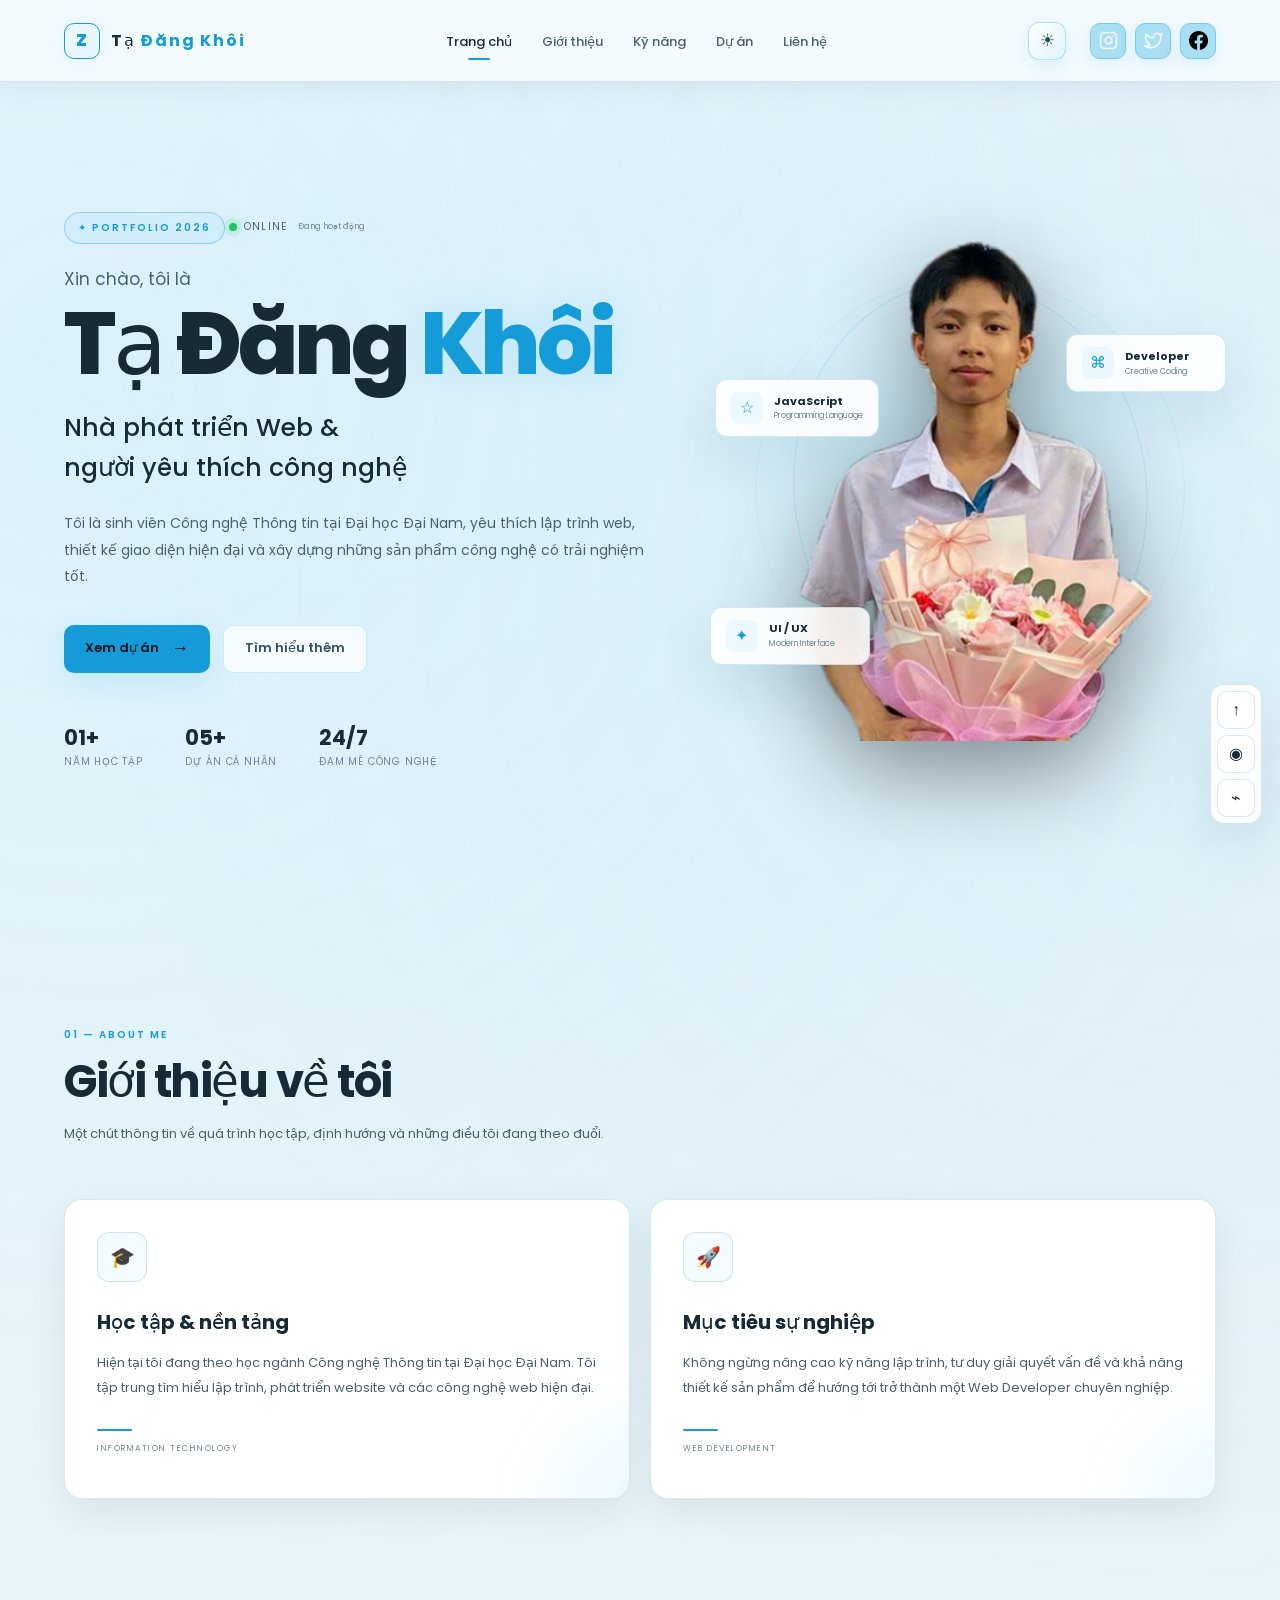
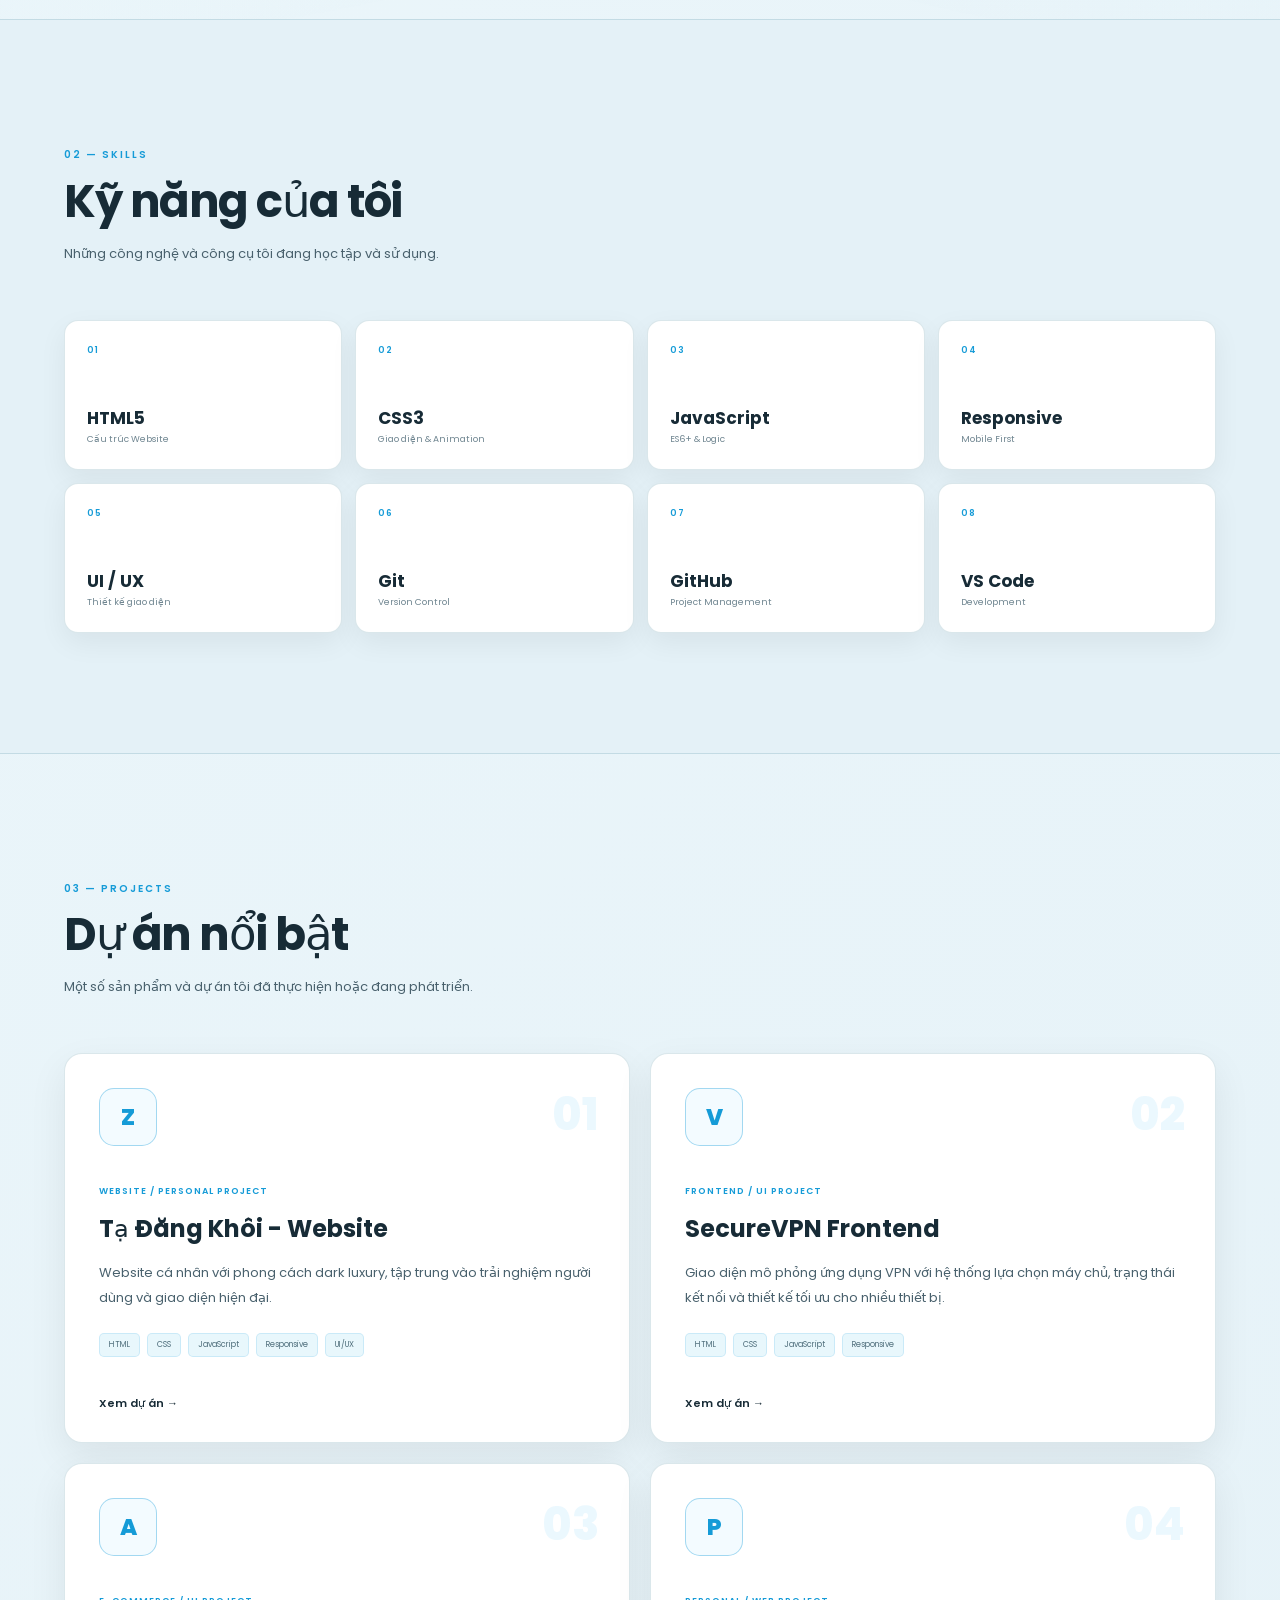
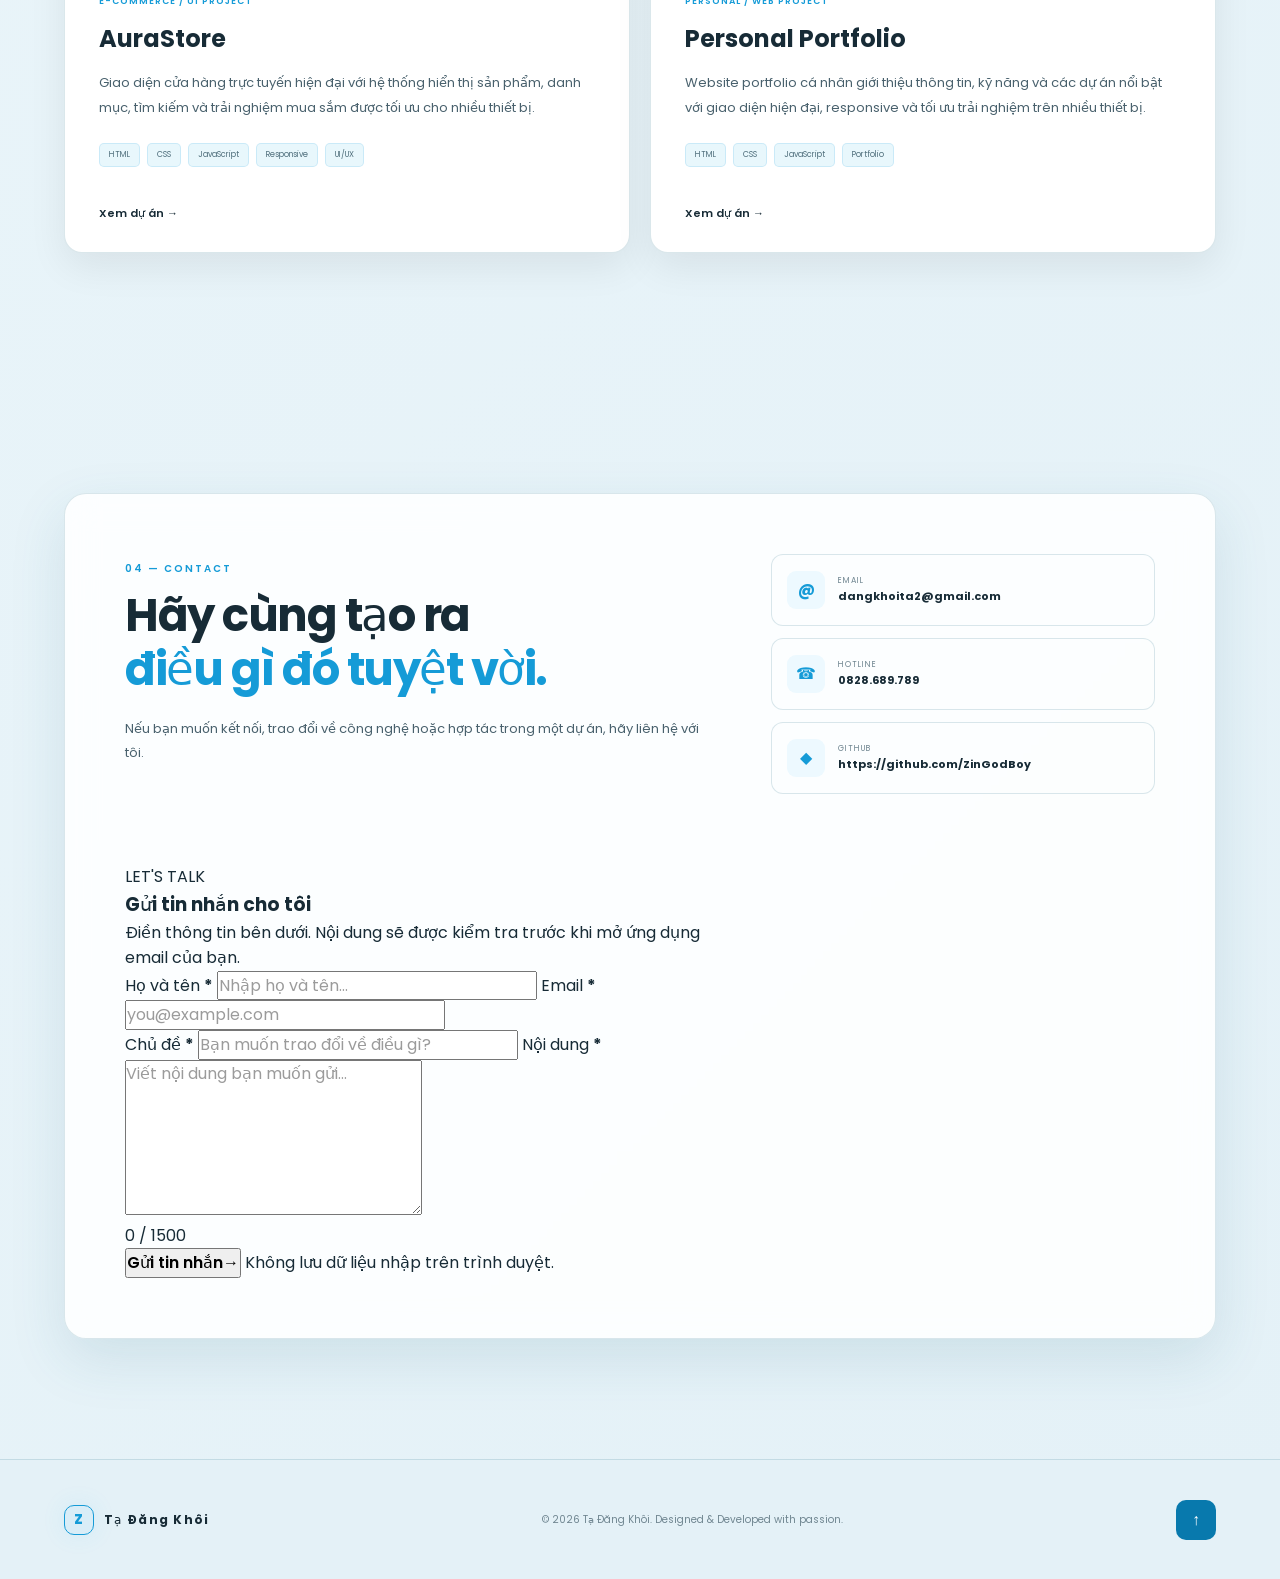
==== commit d972142c: "feat(contact): add professional contact form" ====
--- a/index.html
+++ b/index.html
@@ -1,563 +1,159 @@
-<!DOCTYPE html>
-<html lang="vi">
-<head>
-    <meta charset="UTF-8">
-    <meta name="viewport" content="width=device-width, initial-scale=1.0, viewport-fit=cover">
-    <meta name="theme-color" content="#eaf7ff">
-    <meta name="color-scheme" content="light dark">
-
-    <title>Tạ Đăng Khôi - Portfolio | Zin Luxury</title>
-
-    <link rel="preconnect" href="https://fonts.googleapis.com">
-    <link rel="preconnect" href="https://fonts.gstatic.com" crossorigin>
-    <link
-        href="https://fonts.googleapis.com/css2?family=Poppins:wght@300;400;500;600;700;800;900&display=swap"
-        rel="stylesheet"
-    >
-
-    <link rel="stylesheet" href="./assets/css/style.css">
-</head>
-
-<body class="light-theme">
-
-    <!-- ================= NAVBAR ================= -->
-    <header class="navbar">
-        <a href="#home" class="logo">
-            <span class="logo-mark">Z</span>
-            <span>Tạ <strong>Đăng Khôi</strong></span>
-        </a>
-
-        <nav id="mainNav" aria-label="Điều hướng chính">
-            <ul class="nav">
-                <li><a href="#home" class="active">Trang chủ</a></li>
-                <li><a href="#about">Giới thiệu</a></li>
-                <li><a href="#skills">Kỹ năng</a></li>
-                <li><a href="#projects">Dự án</a></li>
-                <li><a href="#contact">Liên hệ</a></li>
-            </ul>
-        </nav>
-
-        <div class="nav-actions">
-            <button
-                class="theme-toggle"
-                id="themeToggle"
-                type="button"
-                aria-label="Chuyển sang giao diện tối"
-                title="Dark mode"
-                aria-pressed="false"
-                onclick="window.toggleZinTheme && window.toggleZinTheme(event)"
-            >
-                <span class="theme-icon" id="themeIcon" aria-hidden="true">☀</span>
-            </button>
-
-            <button
-                class="menu-toggle"
-                id="menuToggle"
-                type="button"
-                aria-label="Mở menu"
-                aria-expanded="false"
-            >☰</button>
-        </div>
-
-        <div class="social-links">
-            <a href="#" aria-label="Instagram">
-                <img src="./assets/images/instagram.png" alt="Instagram">
-            </a>
-
-            <a href="#" aria-label="Twitter">
-                <img src="./assets/images/twitter.png" alt="Twitter">
-            </a>
-
-            <a href="#" aria-label="Facebook">
-                <img src="./assets/images/facebook.png" alt="Facebook">
-            </a>
-        </div>
-    </header>
-
-
-    <!-- ================= HERO ================= -->
-    <main>
-
-        <section id="home" class="hero-section">
-
-            <div class="hero-content">
-
-                <span class="hero-badge">
-                    ✦ PORTFOLIO 2026
-                </span>
-
-                <div class="online-status" aria-label="Trạng thái hiện tại">
-                    <span class="online-dot"></span>
-                    <span>ONLINE</span>
-                    <small>Đang hoạt động</small>
-                </div>
-
-                <p class="hero-small">
-                    Xin chào, tôi là
-                </p>
-
-                <h1>
-                    Tạ Đăng <span>Khôi</span>
-                </h1>
-
-                <h2>
-                    Nhà phát triển Web &amp; người yêu thích công nghệ
-                </h2>
-
-                <p class="hero-description">
-                    Tôi là sinh viên Công nghệ Thông tin tại Đại học Đại Nam,
-                    yêu thích lập trình web, thiết kế giao diện hiện đại và
-                    xây dựng những sản phẩm công nghệ có trải nghiệm tốt.
-                </p>
-
-                <div class="hero-buttons">
-                    <a href="#projects" class="cta-btn primary-btn">
-                        Xem dự án
-                        <span>→</span>
-                    </a>
-
-                    <a href="#about" class="cta-btn secondary-btn">
-                        Tìm hiểu thêm
-                    </a>
-                </div>
-
-                <div class="hero-info">
-                    <div>
-                        <strong>01+</strong>
-                        <span>Năm học tập</span>
-                    </div>
-
-                    <div>
-                        <strong>05+</strong>
-                        <span>Dự án cá nhân</span>
-                    </div>
-
-                    <div>
-                        <strong>24/7</strong>
-                        <span>Đam mê công nghệ</span>
-                    </div>
-                </div>
-
-            </div>
-
-
-            <div class="right">
-
-                <div class="orbit orbit-one"></div>
-                <div class="orbit orbit-two"></div>
-
-                <div class="avatar-glow"></div>
-
-                <div class="avatar-container">
-
-                    <div class="avatar-frame"></div>
-
-                    <img
-                        id="avatar"
-                        src="./assets/images/anhtoi2.webp"
-                        alt="Ảnh đại diện Tạ Đăng Khôi"
-                    >
-
-                </div>
-
-                <div class="floating-card card-top">
-                    <span>⌘</span>
-                    <div>
-                        <strong>Developer</strong>
-                        <small>Creative Coding</small>
-                    </div>
-                </div>
-
-                <div class="floating-card card-bottom">
-                    <span>✦</span>
-                    <div>
-                        <strong>UI / UX</strong>
-                        <small>Modern Interface</small>
-                    </div>
-                </div>
-
-                <div class="floating-card card-left">
-                    <span>☆</span>
-                    <div>
-                        <strong>JavaScript</strong>
-                        <small>Programming Language</small>
-                    </div>
-                </div>
-
-            </div>
-
-        </section>
-
-
-        <!-- ================= ABOUT ================= -->
-        <section id="about" class="content-section">
-
-            <div class="section-heading">
-                <span>01 — ABOUT ME</span>
-                <h2>Giới thiệu về tôi</h2>
-                <p>
-                    Một chút thông tin về quá trình học tập, định hướng
-                    và những điều tôi đang theo đuổi.
-                </p>
-            </div>
-
-            <div class="about-grid">
-
-                <article class="about-card">
-                    <div class="card-icon">🎓</div>
-
-                    <h3>Học tập &amp; nền tảng</h3>
-
-                    <p>
-                        Hiện tại tôi đang theo học ngành Công nghệ Thông tin
-                        tại Đại học Đại Nam. Tôi tập trung tìm hiểu lập trình,
-                        phát triển website và các công nghệ web hiện đại.
-                    </p>
-
-                    <div class="card-line"></div>
-
-                    <span class="card-label">
-                        INFORMATION TECHNOLOGY
-                    </span>
-                </article>
-
-
-                <article class="about-card">
-                    <div class="card-icon">🚀</div>
-
-                    <h3>Mục tiêu sự nghiệp</h3>
-
-                    <p>
-                        Không ngừng nâng cao kỹ năng lập trình, tư duy giải quyết
-                        vấn đề và khả năng thiết kế sản phẩm để hướng tới trở
-                        thành một Web Developer chuyên nghiệp.
-                    </p>
-
-                    <div class="card-line"></div>
-
-                    <span class="card-label">
-                        WEB DEVELOPMENT
-                    </span>
-                </article>
-
-            </div>
-
-        </section>
-
-
-        <!-- ================= SKILLS ================= -->
-        <section id="skills" class="content-section dark-section">
-
-            <div class="section-heading">
-                <span>02 — SKILLS</span>
-                <h2>Kỹ năng của tôi</h2>
-                <p>
-                    Những công nghệ và công cụ tôi đang học tập và sử dụng.
-                </p>
-            </div>
-
-            <div class="skills-container">
-
-                <div class="skill-tag">
-                    <span>01</span>
-                    <strong>HTML5</strong>
-                    <small>Cấu trúc Website</small>
-                </div>
-
-                <div class="skill-tag">
-                    <span>02</span>
-                    <strong>CSS3</strong>
-                    <small>Giao diện &amp; Animation</small>
-                </div>
-
-                <div class="skill-tag">
-                    <span>03</span>
-                    <strong>JavaScript</strong>
-                    <small>ES6+ &amp; Logic</small>
-                </div>
-
-                <div class="skill-tag">
-                    <span>04</span>
-                    <strong>Responsive</strong>
-                    <small>Mobile First</small>
-                </div>
-
-                <div class="skill-tag">
-                    <span>05</span>
-                    <strong>UI / UX</strong>
-                    <small>Thiết kế giao diện</small>
-                </div>
-
-                <div class="skill-tag">
-                    <span>06</span>
-                    <strong>Git</strong>
-                    <small>Version Control</small>
-                </div>
-
-                <div class="skill-tag">
-                    <span>07</span>
-                    <strong>GitHub</strong>
-                    <small>Project Management</small>
-                </div>
-
-                <div class="skill-tag">
-                    <span>08</span>
-                    <strong>VS Code</strong>
-                    <small>Development</small>
-                </div>
-
-            </div>
-
-        </section>
-
-
-        <!-- ================= PROJECTS ================= -->
-        <section id="projects" class="content-section">
-
-            <div class="section-heading">
-                <span>03 — PROJECTS</span>
-                <h2>Dự án nổi bật</h2>
-                <p>
-                    Một số sản phẩm và dự án tôi đã thực hiện hoặc đang phát triển.
-                </p>
-            </div>
-
-            <div class="projects-grid">
-
-                <article class="project-card">
-
-                    <div class="project-number">01</div>
-
-                    <div class="project-icon">
-                        Z
-                    </div>
-
-                    <div class="project-content">
-
-                        <span class="project-type">
-                            WEBSITE / PERSONAL PROJECT
-                        </span>
-
-                        <h3>Tạ Đăng Khôi - Website</h3>
-
-                        <p>
-                            Website cá nhân với phong cách dark luxury,
-                            tập trung vào trải nghiệm người dùng và giao diện
-                            hiện đại.
-                        </p>
-
-                        <div class="project-tech">
-                            <span>HTML</span>
-                            <span>CSS</span>
-                            <span>JavaScript</span>
-                            <span>Responsive</span>
-                            <span>UI/UX</span>
-                        </div>
-
-                    </div>
-
-                    <a href="#" class="project-link">
-                        Xem dự án →
-                    </a>
-
-                </article>
-
-
-                <article class="project-card">
-
-                    <div class="project-number">02</div>
-
-                    <div class="project-icon vpn-icon">
-                        V
-                    </div>
-
-                    <div class="project-content">
-
-                        <span class="project-type">
-                            FRONTEND / UI PROJECT
-                        </span>
-
-                        <h3>SecureVPN Frontend</h3>
-
-                        <p>
-                            Giao diện mô phỏng ứng dụng VPN với hệ thống
-                            lựa chọn máy chủ, trạng thái kết nối và thiết kế
-                            tối ưu cho nhiều thiết bị.
-                        </p>
-
-                        <div class="project-tech">
-                            <span>HTML</span>
-                            <span>CSS</span>
-                            <span>JavaScript</span>
-                            <span>Responsive</span>
-                        </div>
-
-                    </div>
-
-                    <a href="#" class="project-link">
-                        Xem dự án →
-                    </a>
-
-                </article>
-
-                <article class="project-card">
-
-    <div class="project-number">03</div>
-
-    <div class="project-icon aurastore-icon">
-        A
-    </div>
-
-    <div class="project-content">
-
-        <span class="project-type">
-            E-COMMERCE / UI PROJECT
-        </span>
-
-        <h3>AuraStore</h3>
-
-        <p>
-            Giao diện cửa hàng trực tuyến hiện đại với hệ thống
-            hiển thị sản phẩm, danh mục, tìm kiếm và trải nghiệm
-            mua sắm được tối ưu cho nhiều thiết bị.
-        </p>
-
-        <div class="project-tech">
-            <span>HTML</span>
-            <span>CSS</span>
-            <span>JavaScript</span>
-            <span>Responsive</span>
-            <span>UI/UX</span>
-        </div>
-
-    </div>
-
-    <a href="#" class="project-link">
-        Xem dự án →
-    </a>
-
-</article>
-
-<article class="project-card">
-
-    <div class="project-number">04</div>
-
-    <div class="project-icon portfolio-icon">
-        P
-    </div>
-
-    <div class="project-content">
-
-        <span class="project-type">
-            PERSONAL / WEB PROJECT
-        </span>
-
-        <h3>Personal Portfolio</h3>
-
-        <p>
-            Website portfolio cá nhân giới thiệu thông tin,
-            kỹ năng và các dự án nổi bật với giao diện hiện đại,
-            responsive và tối ưu trải nghiệm trên nhiều thiết bị.
-        </p>
-
-        <div class="project-tech">
-            <span>HTML</span>
-            <span>CSS</span>
-            <span>JavaScript</span>
-            <span>Portfolio</span>
-        </div>
-
-    </div>
-
-    <a href="#" class="project-link">
-        Xem dự án →
-    </a>
-
-</article>
-
-            </div>
-
-        </section>
-
-
-        <!-- ================= CONTACT ================= -->
-        <section id="contact" class="contact-section">
-
-            <div class="contact-box">
-
-                <div class="contact-heading">
-                    <span>04 — CONTACT</span>
-
-                    <h2>
-                        Hãy cùng tạo ra
-                        <strong>điều gì đó tuyệt vời.</strong>
-                    </h2>
-
-                    <p>
-                        Nếu bạn muốn kết nối, trao đổi về công nghệ hoặc
-                        hợp tác trong một dự án, hãy liên hệ với tôi.
-                    </p>
-                </div>
-
-                <div class="contact-list">
-
-                    <a href="https://mail.google.com/mail/u/0/#inbox?compose=new" class="contact-item">
-                        <span class="contact-icon">@</span>
-
-                        <div>
-                            <small>Email</small>
-                            <strong>dangkhoita2@gmail.com</strong>
-                        </div>
-                    </a>
-
-                    <a href="https://zalo.me/0828689789" class="contact-item">
-                        <span class="contact-icon">☎</span>
-
-                        <div>
-                            <small>Hotline</small>
-                            <strong>0828.689.789</strong>
-                        </div>
-                    </a>
-
-                    <a href="https://github.com/ZinGodBoy" class="contact-item">
-                        <span class="contact-icon">◆</span>
-
-                        <div>
-                            <small>Github</small>
-                            <strong>https://github.com/ZinGodBoy</strong>
-                        </div>
-                    </a>
-
-                </div>
-
-            </div>
-
-        </section>
-
-    </main>
-
-
-    <!-- ================= FOOTER ================= -->
-    <footer class="footer">
-
-        <div class="footer-logo">
-            <span class="logo-mark">Z</span>
-            <strong>Tạ Đăng Khôi</strong>
-        </div>
-
-        <p>
-            © 2026 Tạ Đăng Khôi. Designed &amp; Developed with passion.
-        </p>
-
-        <a href="#home" class="back-top" id="backTop" aria-label="Về đầu trang">
-            ↑
-        </a>
-
-    </footer>
-
-
-    <!-- ================= JAVASCRIPT ================= -->
-    <script src="./js/app.js?v=20261104" defer></script>
-
-</body>
-</html>
+<!DOCTYPE html>
+<html lang="vi">
+<head>
+    <meta charset="UTF-8">
+    <meta name="viewport" content="width=device-width, initial-scale=1.0, viewport-fit=cover">
+    <meta name="theme-color" content="#eaf7ff">
+    <meta name="color-scheme" content="light dark">
+    <title>Tạ Đăng Khôi - Portfolio | Zin Luxury</title>
+    <link rel="preconnect" href="https://fonts.googleapis.com">
+    <link rel="preconnect" href="https://fonts.gstatic.com" crossorigin>
+    <link href="https://fonts.googleapis.com/css2?family=Poppins:wght@300;400;500;600;700;800;900&display=swap" rel="stylesheet">
+    <link rel="stylesheet" href="./assets/css/style.css">
+</head>
+<body class="light-theme">
+    <header class="navbar">
+        <a href="#home" class="logo"><span class="logo-mark">Z</span><span>Tạ <strong>Đăng Khôi</strong></span></a>
+        <nav id="mainNav" aria-label="Điều hướng chính">
+            <ul class="nav">
+                <li><a href="#home" class="active">Trang chủ</a></li>
+                <li><a href="#about">Giới thiệu</a></li>
+                <li><a href="#skills">Kỹ năng</a></li>
+                <li><a href="#projects">Dự án</a></li>
+                <li><a href="#contact">Liên hệ</a></li>
+            </ul>
+        </nav>
+        <div class="nav-actions">
+            <button class="theme-toggle" id="themeToggle" type="button" aria-label="Chuyển sang giao diện tối" title="Dark mode" aria-pressed="false" onclick="window.toggleZinTheme && window.toggleZinTheme(event)">
+                <span class="theme-icon" id="themeIcon" aria-hidden="true">☀</span>
+            </button>
+            <button class="menu-toggle" id="menuToggle" type="button" aria-label="Mở menu" aria-expanded="false">☰</button>
+        </div>
+        <div class="social-links">
+            <a href="#" aria-label="Instagram"><img src="./assets/images/instagram.png" alt="Instagram"></a>
+            <a href="#" aria-label="Twitter"><img src="./assets/images/twitter.png" alt="Twitter"></a>
+            <a href="#" aria-label="Facebook"><img src="./assets/images/facebook.png" alt="Facebook"></a>
+        </div>
+    </header>
+
+    <main>
+        <section id="home" class="hero-section">
+            <div class="hero-content">
+                <span class="hero-badge">✦ PORTFOLIO 2026</span>
+                <div class="online-status" aria-label="Trạng thái hiện tại"><span class="online-dot"></span><span>ONLINE</span><small>Đang hoạt động</small></div>
+                <p class="hero-small">Xin chào, tôi là</p>
+                <h1>Tạ Đăng <span>Khôi</span></h1>
+                <h2>Nhà phát triển Web &amp; người yêu thích công nghệ</h2>
+                <p class="hero-description">Tôi là sinh viên Công nghệ Thông tin tại Đại học Đại Nam, yêu thích lập trình web, thiết kế giao diện hiện đại và xây dựng những sản phẩm công nghệ có trải nghiệm tốt.</p>
+                <div class="hero-buttons">
+                    <a href="#projects" class="cta-btn primary-btn">Xem dự án <span>→</span></a>
+                    <a href="#about" class="cta-btn secondary-btn">Tìm hiểu thêm</a>
+                </div>
+                <div class="hero-info">
+                    <div><strong>01+</strong><span>Năm học tập</span></div>
+                    <div><strong>05+</strong><span>Dự án cá nhân</span></div>
+                    <div><strong>24/7</strong><span>Đam mê công nghệ</span></div>
+                </div>
+            </div>
+            <div class="right">
+                <div class="orbit orbit-one"></div><div class="orbit orbit-two"></div><div class="avatar-glow"></div>
+                <div class="avatar-container"><div class="avatar-frame"></div><img id="avatar" src="./assets/images/anhtoi2.webp" alt="Ảnh đại diện Tạ Đăng Khôi"></div>
+                <div class="floating-card card-top"><span>⌘</span><div><strong>Developer</strong><small>Creative Coding</small></div></div>
+                <div class="floating-card card-bottom"><span>✦</span><div><strong>UI / UX</strong><small>Modern Interface</small></div></div>
+                <div class="floating-card card-left"><span>☆</span><div><strong>JavaScript</strong><small>Programming Language</small></div></div>
+            </div>
+        </section>
+
+        <section id="about" class="content-section">
+            <div class="section-heading"><span>01 — ABOUT ME</span><h2>Giới thiệu về tôi</h2><p>Một chút thông tin về quá trình học tập, định hướng và những điều tôi đang theo đuổi.</p></div>
+            <div class="about-grid">
+                <article class="about-card"><div class="card-icon">🎓</div><h3>Học tập &amp; nền tảng</h3><p>Hiện tại tôi đang theo học ngành Công nghệ Thông tin tại Đại học Đại Nam. Tôi tập trung tìm hiểu lập trình, phát triển website và các công nghệ web hiện đại.</p><div class="card-line"></div><span class="card-label">INFORMATION TECHNOLOGY</span></article>
+                <article class="about-card"><div class="card-icon">🚀</div><h3>Mục tiêu sự nghiệp</h3><p>Không ngừng nâng cao kỹ năng lập trình, tư duy giải quyết vấn đề và khả năng thiết kế sản phẩm để hướng tới trở thành một Web Developer chuyên nghiệp.</p><div class="card-line"></div><span class="card-label">WEB DEVELOPMENT</span></article>
+            </div>
+        </section>
+
+        <section id="skills" class="content-section dark-section">
+            <div class="section-heading"><span>02 — SKILLS</span><h2>Kỹ năng của tôi</h2><p>Những công nghệ và công cụ tôi đang học tập và sử dụng.</p></div>
+            <div class="skills-container">
+                <div class="skill-tag"><span>01</span><strong>HTML5</strong><small>Cấu trúc Website</small></div>
+                <div class="skill-tag"><span>02</span><strong>CSS3</strong><small>Giao diện &amp; Animation</small></div>
+                <div class="skill-tag"><span>03</span><strong>JavaScript</strong><small>ES6+ &amp; Logic</small></div>
+                <div class="skill-tag"><span>04</span><strong>Responsive</strong><small>Mobile First</small></div>
+                <div class="skill-tag"><span>05</span><strong>UI / UX</strong><small>Thiết kế giao diện</small></div>
+                <div class="skill-tag"><span>06</span><strong>Git</strong><small>Version Control</small></div>
+                <div class="skill-tag"><span>07</span><strong>GitHub</strong><small>Project Management</small></div>
+                <div class="skill-tag"><span>08</span><strong>VS Code</strong><small>Development</small></div>
+            </div>
+        </section>
+
+        <section id="projects" class="content-section">
+            <div class="section-heading"><span>03 — PROJECTS</span><h2>Dự án nổi bật</h2><p>Một số sản phẩm và dự án tôi đã thực hiện hoặc đang phát triển.</p></div>
+            <div class="projects-grid">
+                <article class="project-card"><div class="project-number">01</div><div class="project-icon">Z</div><div class="project-content"><span class="project-type">WEBSITE / PERSONAL PROJECT</span><h3>Tạ Đăng Khôi - Website</h3><p>Website cá nhân với phong cách dark luxury, tập trung vào trải nghiệm người dùng và giao diện hiện đại.</p><div class="project-tech"><span>HTML</span><span>CSS</span><span>JavaScript</span><span>Responsive</span><span>UI/UX</span></div></div><a href="#" class="project-link">Xem dự án →</a></article>
+                <article class="project-card"><div class="project-number">02</div><div class="project-icon vpn-icon">V</div><div class="project-content"><span class="project-type">FRONTEND / UI PROJECT</span><h3>SecureVPN Frontend</h3><p>Giao diện mô phỏng ứng dụng VPN với hệ thống lựa chọn máy chủ, trạng thái kết nối và thiết kế tối ưu cho nhiều thiết bị.</p><div class="project-tech"><span>HTML</span><span>CSS</span><span>JavaScript</span><span>Responsive</span></div></div><a href="#" class="project-link">Xem dự án →</a></article>
+                <article class="project-card"><div class="project-number">03</div><div class="project-icon aurastore-icon">A</div><div class="project-content"><span class="project-type">E-COMMERCE / UI PROJECT</span><h3>AuraStore</h3><p>Giao diện cửa hàng trực tuyến hiện đại với hệ thống hiển thị sản phẩm, danh mục, tìm kiếm và trải nghiệm mua sắm được tối ưu cho nhiều thiết bị.</p><div class="project-tech"><span>HTML</span><span>CSS</span><span>JavaScript</span><span>Responsive</span><span>UI/UX</span></div></div><a href="#" class="project-link">Xem dự án →</a></article>
+                <article class="project-card"><div class="project-number">04</div><div class="project-icon portfolio-icon">P</div><div class="project-content"><span class="project-type">PERSONAL / WEB PROJECT</span><h3>Personal Portfolio</h3><p>Website portfolio cá nhân giới thiệu thông tin, kỹ năng và các dự án nổi bật với giao diện hiện đại, responsive và tối ưu trải nghiệm trên nhiều thiết bị.</p><div class="project-tech"><span>HTML</span><span>CSS</span><span>JavaScript</span><span>Portfolio</span></div></div><a href="#" class="project-link">Xem dự án →</a></article>
+            </div>
+        </section>
+
+        <section id="contact" class="contact-section">
+            <div class="contact-box">
+                <div class="contact-heading">
+                    <span>04 — CONTACT</span>
+                    <h2>Hãy cùng tạo ra <strong>điều gì đó tuyệt vời.</strong></h2>
+                    <p>Nếu bạn muốn kết nối, trao đổi về công nghệ hoặc hợp tác trong một dự án, hãy liên hệ với tôi.</p>
+                </div>
+                <div class="contact-list">
+                    <a href="https://mail.google.com/mail/u/0/#inbox?compose=new" class="contact-item"><span class="contact-icon">@</span><div><small>Email</small><strong>dangkhoita2@gmail.com</strong></div></a>
+                    <a href="https://zalo.me/0828689789" class="contact-item"><span class="contact-icon">☎</span><div><small>Hotline</small><strong>0828.689.789</strong></div></a>
+                    <a href="https://github.com/ZinGodBoy" class="contact-item"><span class="contact-icon">◆</span><div><small>Github</small><strong>https://github.com/ZinGodBoy</strong></div></a>
+                </div>
+
+                <div class="contact-form-wrap">
+                    <div class="contact-form-heading">
+                        <span>LET'S TALK</span>
+                        <h3>Gửi tin nhắn cho tôi</h3>
+                        <p>Điền thông tin bên dưới. Nội dung sẽ được kiểm tra trước khi mở ứng dụng email của bạn.</p>
+                    </div>
+                    <form id="contactForm" class="contact-form" novalidate>
+                        <div class="form-grid">
+                            <label class="form-field">
+                                <span>Họ và tên <b>*</b></span>
+                                <input id="contactName" name="name" type="text" autocomplete="name" maxlength="80" placeholder="Nhập họ và tên..." required>
+                                <small class="field-error" data-error-for="name"></small>
+                            </label>
+                            <label class="form-field">
+                                <span>Email <b>*</b></span>
+                                <input id="contactEmail" name="email" type="email" autocomplete="email" maxlength="120" placeholder="you@example.com" required>
+                                <small class="field-error" data-error-for="email"></small>
+                            </label>
+                        </div>
+                        <label class="form-field">
+                            <span>Chủ đề <b>*</b></span>
+                            <input id="contactSubject" name="subject" type="text" maxlength="120" placeholder="Bạn muốn trao đổi về điều gì?" required>
+                            <small class="field-error" data-error-for="subject"></small>
+                        </label>
+                        <label class="form-field">
+                            <span>Nội dung <b>*</b></span>
+                            <textarea id="contactMessage" name="message" rows="6" maxlength="1500" placeholder="Viết nội dung bạn muốn gửi..." required></textarea>
+                            <div class="textarea-meta"><small class="field-error" data-error-for="message"></small><span id="messageCounter">0 / 1500</span></div>
+                        </label>
+                        <div class="form-actions">
+                            <button type="submit" class="form-submit"><span>Gửi tin nhắn</span><strong>→</strong></button>
+                            <span class="form-note">Không lưu dữ liệu nhập trên trình duyệt.</span>
+                        </div>
+                    </form>
+                </div>
+            </div>
+        </section>
+    </main>
+
+    <footer class="footer">
+        <div class="footer-logo"><span class="logo-mark">Z</span><strong>Tạ Đăng Khôi</strong></div>
+        <p>© 2026 Tạ Đăng Khôi. Designed &amp; Developed with passion.</p>
+        <a href="#home" class="back-top" id="backTop" aria-label="Về đầu trang">↑</a>
+    </footer>
+
+    <script src="./js/app.js?v=20261106" defer></script>
+</body>
+</html>
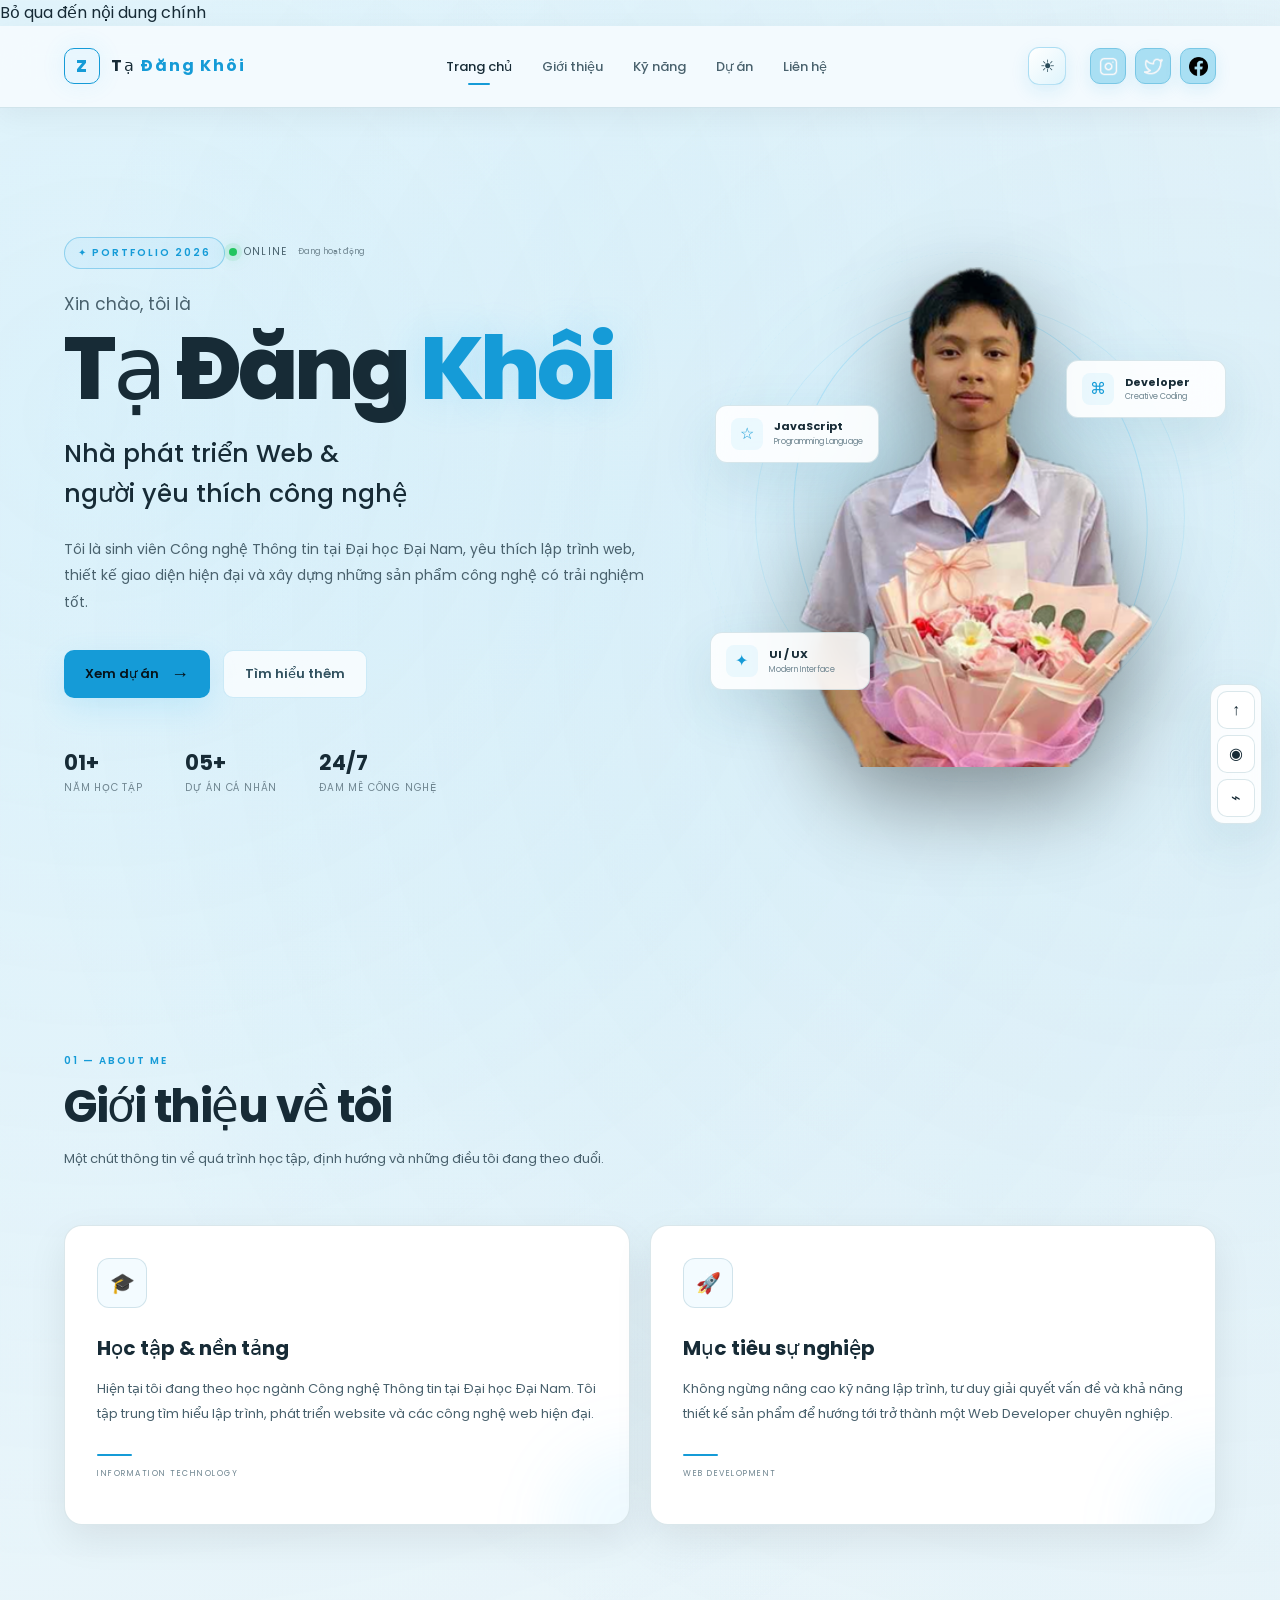
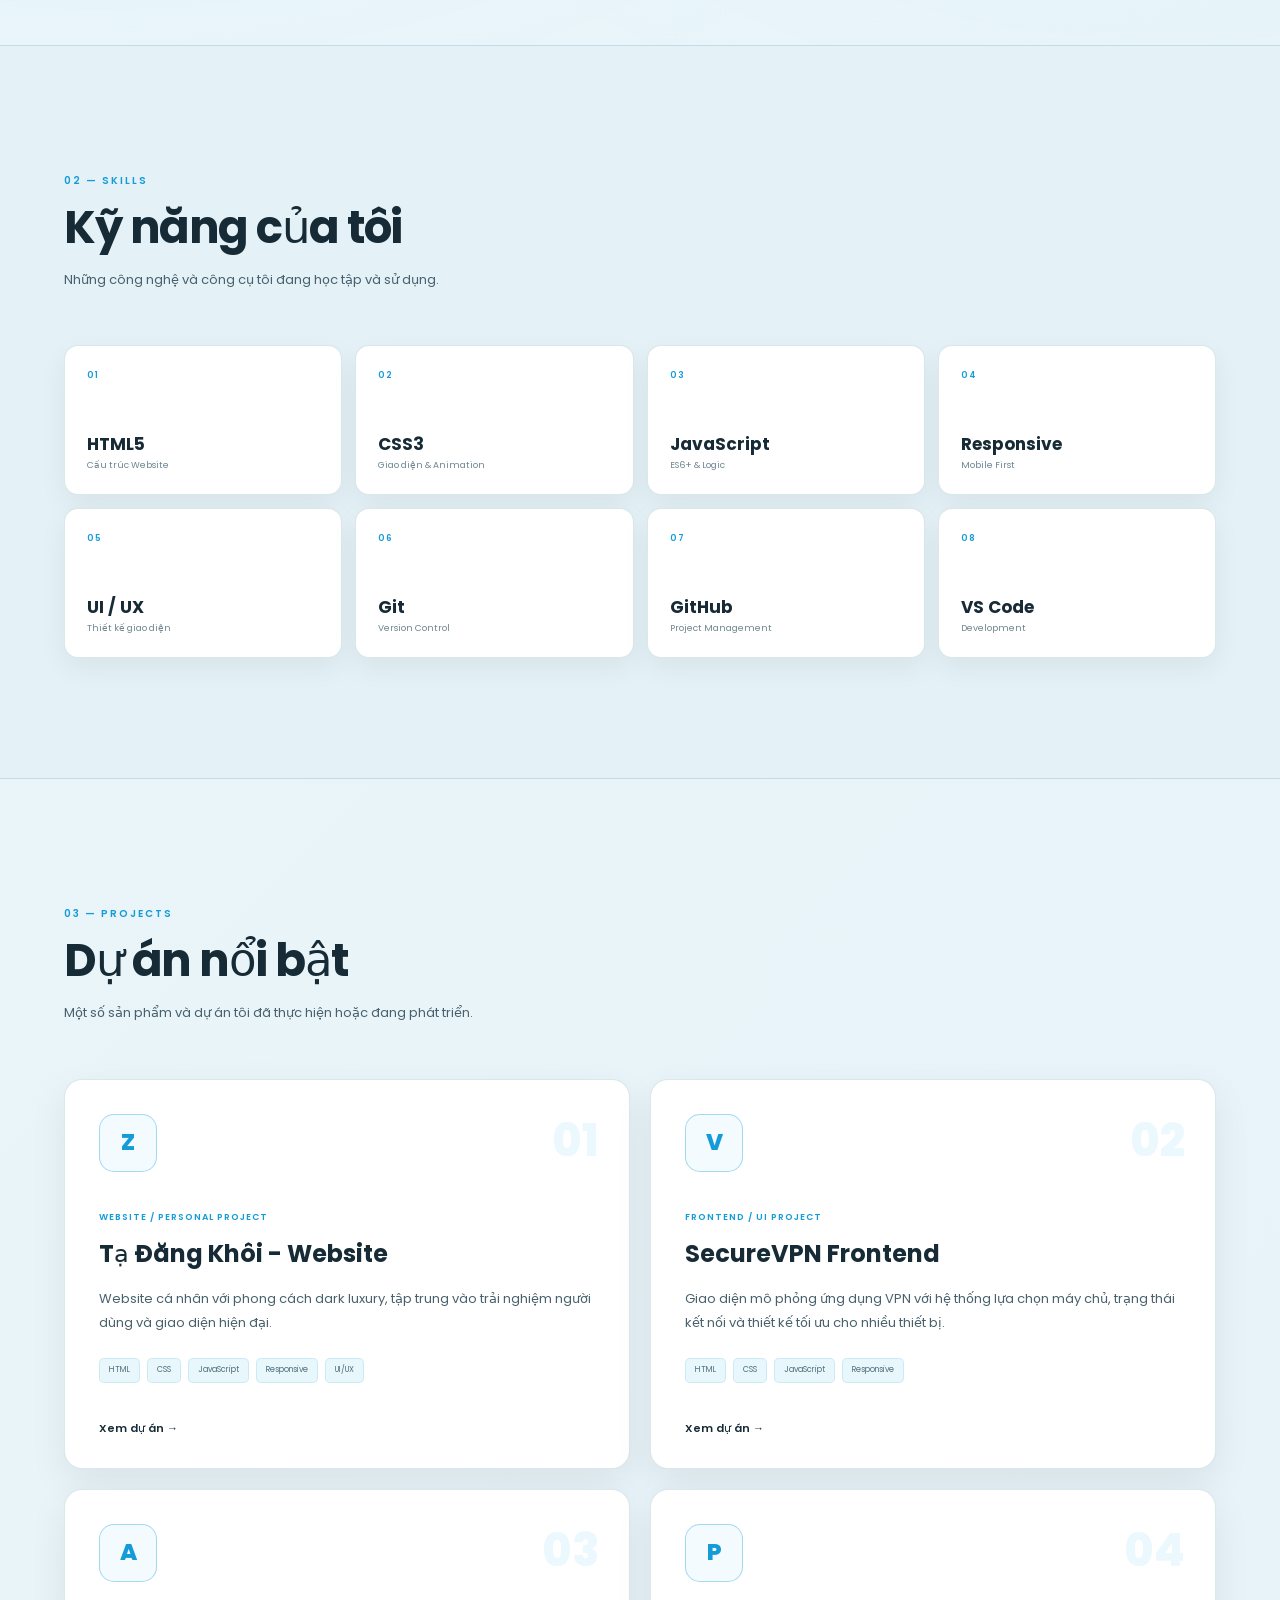
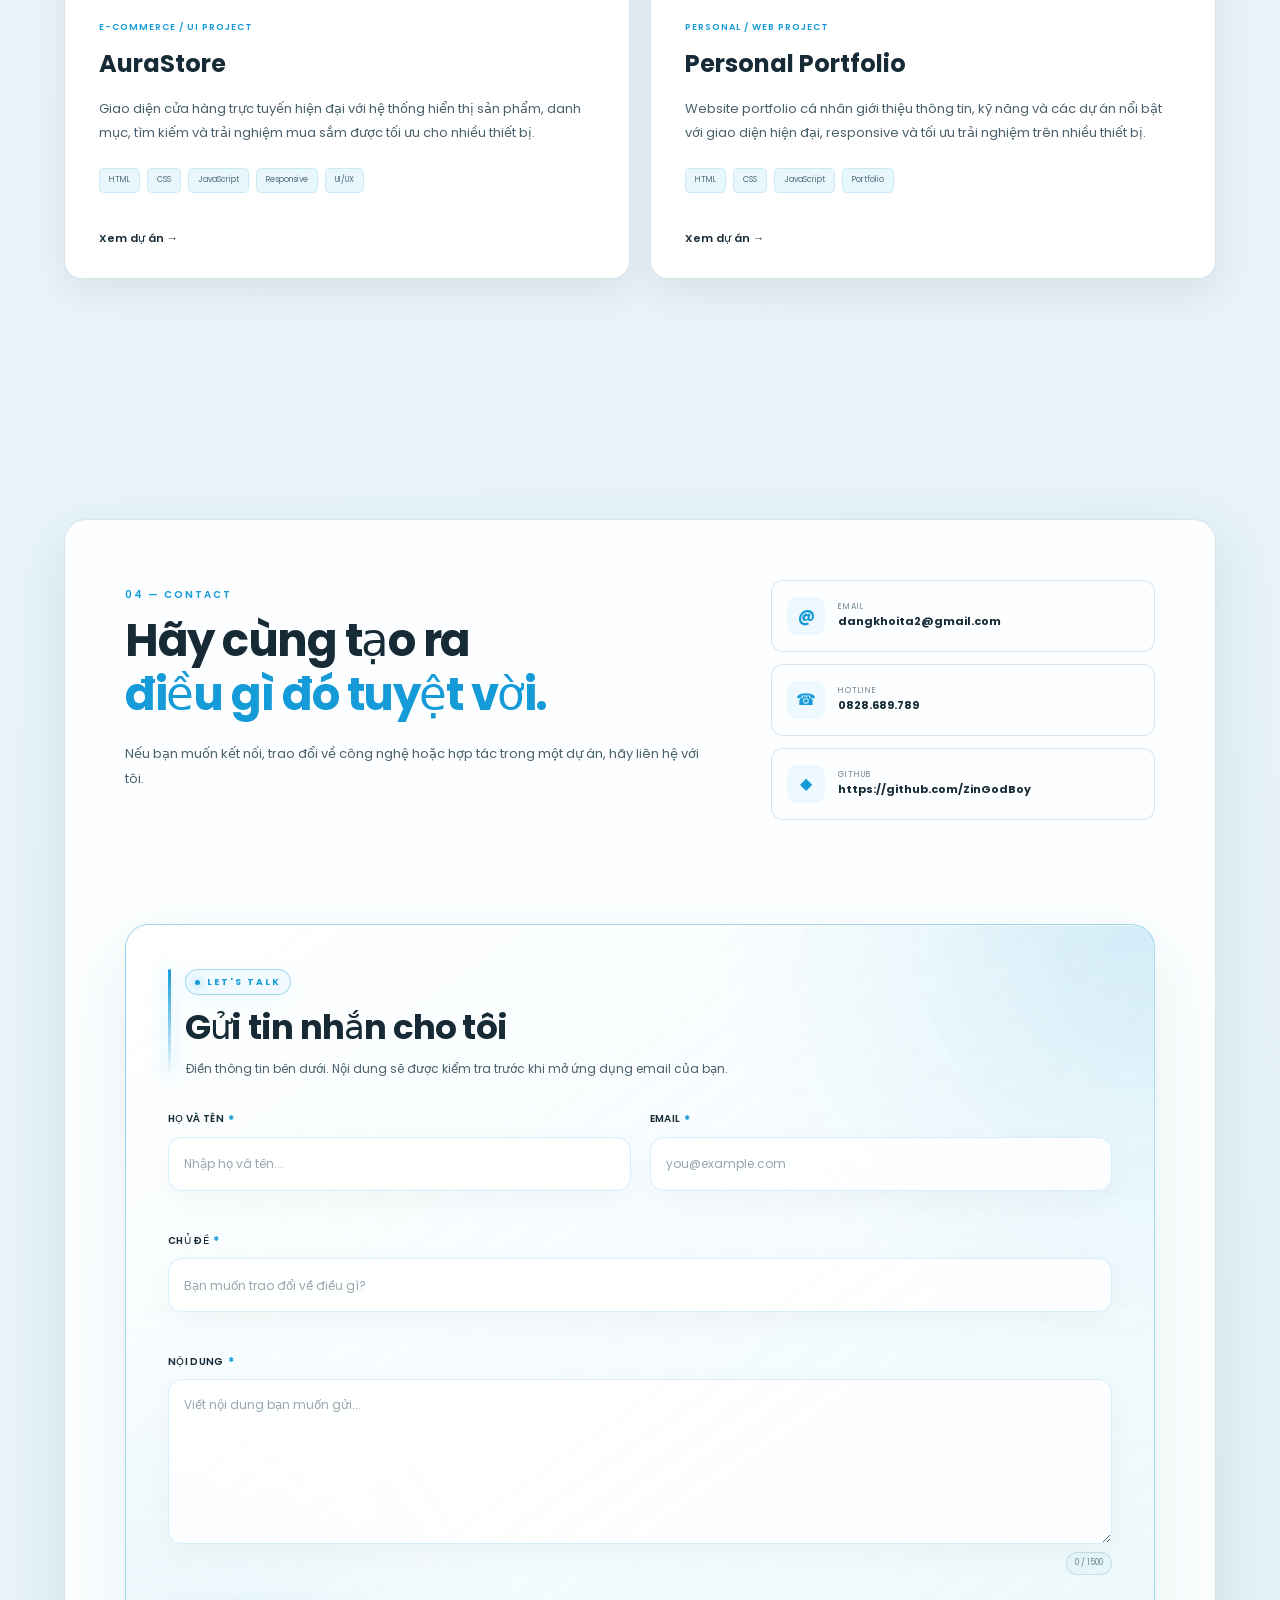
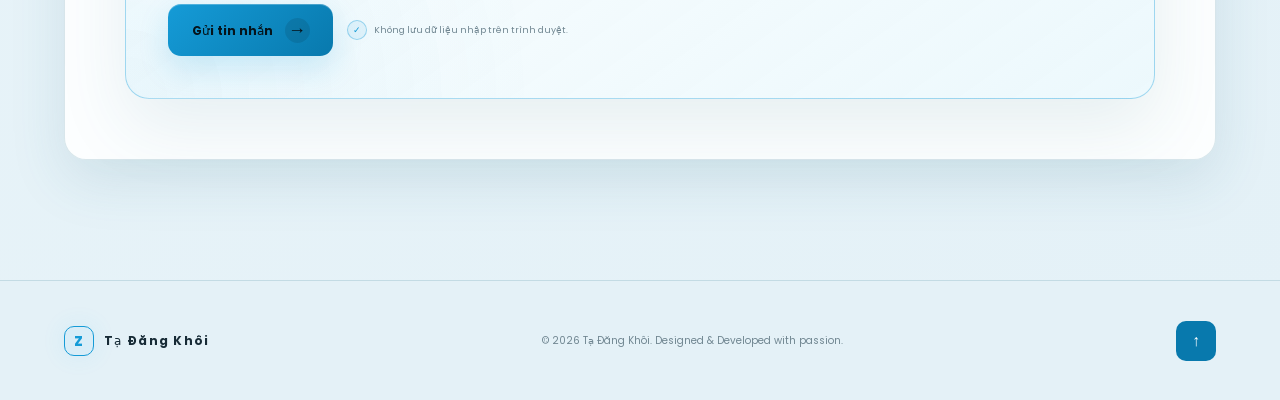
==== commit 408220d7: "feat: improve portfolio metadata and accessibility" ====
--- a/index.html
+++ b/index.html
@@ -4,6 +4,12 @@
     <meta charset="UTF-8">
     <meta name="viewport" content="width=device-width, initial-scale=1.0, viewport-fit=cover">
     <meta name="theme-color" content="#eaf7ff">
+    <meta name="description" content="Portfolio cá nhân của Tạ Đăng Khôi — sinh viên Công nghệ Thông tin tại Đại học Đại Nam, định hướng Web Development, Full-Stack và UI/UX.">
+    <meta name="author" content="Tạ Đăng Khôi">
+    <meta property="og:title" content="Tạ Đăng Khôi — My-CV">
+    <meta property="og:description" content="Portfolio cá nhân, kỹ năng và các dự án công nghệ của Tạ Đăng Khôi.">
+    <meta property="og:type" content="website">
+    <meta property="og:url" content="https://zingodboy.github.io/My-CV/">
     <meta name="color-scheme" content="light dark">
     <title>Tạ Đăng Khôi - Portfolio | Zin Luxury</title>
     <link rel="preconnect" href="https://fonts.googleapis.com">
@@ -12,6 +18,8 @@
     <link rel="stylesheet" href="./assets/css/style.css">
 </head>
 <body class="light-theme">
+    <a class="skip-link" href="#main-content">Bỏ qua đến nội dung chính</a>
+    <div class="scroll-progress" id="scrollProgress" aria-hidden="true"></div>
     <header class="navbar">
         <a href="#home" class="logo"><span class="logo-mark">Z</span><span>Tạ <strong>Đăng Khôi</strong></span></a>
         <nav id="mainNav" aria-label="Điều hướng chính">
@@ -30,13 +38,13 @@
             <button class="menu-toggle" id="menuToggle" type="button" aria-label="Mở menu" aria-expanded="false">☰</button>
         </div>
         <div class="social-links">
-            <a href="#" aria-label="Instagram"><img src="./assets/images/instagram.png" alt="Instagram"></a>
-            <a href="#" aria-label="Twitter"><img src="./assets/images/twitter.png" alt="Twitter"></a>
-            <a href="#" aria-label="Facebook"><img src="./assets/images/facebook.png" alt="Facebook"></a>
+            <a href="https://www.instagram.com/" target="_blank" rel="noopener noreferrer" aria-label="Instagram"><img src="./assets/images/instagram.png" alt="Instagram"></a>
+            <a href="https://twitter.com/" target="_blank" rel="noopener noreferrer" aria-label="Twitter"><img src="./assets/images/twitter.png" alt="Twitter"></a>
+            <a href="https://www.facebook.com/" target="_blank" rel="noopener noreferrer" aria-label="Facebook"><img src="./assets/images/facebook.png" alt="Facebook"></a>
         </div>
     </header>
 
-    <main>
+    <main id="main-content">
         <section id="home" class="hero-section">
             <div class="hero-content">
                 <span class="hero-badge">✦ PORTFOLIO 2026</span>
@@ -155,5 +163,6 @@
     </footer>
 
     <script src="./js/app.js?v=20261106" defer></script>
+    <script src="./js/portfolio-enhancements.js?v=20261109" defer></script>
 </body>
 </html>
--- a/assets/css/style.css
+++ b/assets/css/style.css
@@ -1587,3 +1587,663 @@
         z-index: 99990;
     }
 }
+
+
+ /* =========================================================
+    CONTACT FORM — PROFESSIONAL INPUT UI
+    ========================================================= */
+
+.contact-form-wrap {
+    grid-column: 1 / -1;
+    margin-top: 10px;
+    padding-top: 34px;
+    border-top: 1px solid var(--border);
+}
+
+.contact-form-heading > span {
+    color: var(--blue);
+    font-size: 9px;
+    font-weight: 700;
+    letter-spacing: 2px;
+}
+
+.contact-form-heading h3 {
+    margin-top: 7px;
+    color: var(--text);
+    font-size: clamp(23px, 3vw, 31px);
+    line-height: 1.2;
+}
+
+.contact-form-heading p {
+    max-width: 680px;
+    margin-top: 8px;
+    color: var(--text-soft);
+    font-size: 12px;
+}
+
+.contact-form {
+    margin-top: 24px;
+    display: flex;
+    flex-direction: column;
+    gap: 16px;
+}
+
+.form-grid {
+    display: grid;
+    grid-template-columns: repeat(2, minmax(0, 1fr));
+    gap: 16px;
+}
+
+.form-field {
+    min-width: 0;
+    display: flex;
+    flex-direction: column;
+    gap: 7px;
+}
+
+.form-field > span {
+    color: var(--text);
+    font-size: 11px;
+    font-weight: 600;
+}
+
+.form-field > span b {
+    color: var(--blue);
+}
+
+.form-field input,
+.form-field textarea {
+    width: 100%;
+    border: 1px solid var(--border);
+    border-radius: 12px;
+    outline: none;
+    color: var(--text);
+    background: var(--bg-card);
+    box-shadow: inset 0 0 0 1px transparent, 0 8px 24px rgba(0,0,0,.035);
+    padding: 13px 15px;
+    font: inherit;
+    font-size: 12px;
+    transition:
+        border-color .25s ease,
+        box-shadow .25s ease,
+        transform .25s ease,
+        background .25s ease;
+}
+
+.form-field input {
+    min-height: 48px;
+}
+
+.form-field textarea {
+    min-height: 145px;
+    resize: vertical;
+    line-height: 1.7;
+}
+
+.form-field input::placeholder,
+.form-field textarea::placeholder {
+    color: var(--text-muted);
+}
+
+.form-field input:hover,
+.form-field textarea:hover {
+    border-color: var(--border-blue);
+}
+
+.form-field input:focus,
+.form-field textarea:focus {
+    border-color: var(--blue);
+    box-shadow:
+        0 0 0 4px rgba(56,189,248,.09),
+        0 12px 28px rgba(21,155,215,.08);
+    transform: translateY(-1px);
+}
+
+.form-field.invalid input,
+.form-field.invalid textarea {
+    border-color: #ef6a7a;
+    box-shadow: 0 0 0 4px rgba(239,106,122,.08);
+}
+
+.field-error {
+    min-height: 13px;
+    color: #e35b6c;
+    font-size: 9px;
+    line-height: 1.4;
+}
+
+.textarea-meta {
+    display: flex;
+    align-items: flex-start;
+    justify-content: space-between;
+    gap: 12px;
+}
+
+.textarea-meta .field-error {
+    flex: 1;
+}
+
+#messageCounter {
+    flex: 0 0 auto;
+    color: var(--text-muted);
+    font-size: 9px;
+    font-variant-numeric: tabular-nums;
+}
+
+.form-actions {
+    display: flex;
+    align-items: center;
+    gap: 14px;
+    flex-wrap: wrap;
+}
+
+.form-submit {
+    min-height: 48px;
+    padding: 0 20px;
+    display: inline-flex;
+    align-items: center;
+    justify-content: center;
+    gap: 12px;
+    border: 0;
+    border-radius: 11px;
+    color: #06131a;
+    background: var(--blue);
+    cursor: pointer;
+    font-size: 12px;
+    font-weight: 700;
+    box-shadow: 0 12px 30px rgba(56,189,248,.16);
+    transition: var(--transition);
+}
+
+.form-submit strong {
+    font-size: 18px;
+    line-height: 1;
+    transition: transform .25s ease;
+}
+
+.form-submit:hover {
+    background: var(--blue-light);
+    transform: translateY(-2px);
+    box-shadow: 0 16px 34px rgba(56,189,248,.22);
+}
+
+.form-submit:hover strong {
+    transform: translateX(4px);
+}
+
+.form-submit:active {
+    transform: translateY(0) scale(.98);
+}
+
+.form-submit:disabled {
+    opacity: .65;
+    cursor: wait;
+    transform: none;
+}
+
+.form-note {
+    color: var(--text-muted);
+    font-size: 9px;
+}
+
+@media (max-width: 750px) {
+    .form-grid {
+        grid-template-columns: 1fr;
+    }
+
+    .contact-form-wrap {
+        margin-top: 2px;
+    }
+
+    .form-actions {
+        align-items: stretch;
+        flex-direction: column;
+    }
+
+    .form-submit {
+        width: 100%;
+    }
+}
+
+@media (max-width: 480px) {
+    .contact-form {
+        gap: 13px;
+    }
+
+    .form-field input,
+    .form-field textarea {
+        padding: 12px 13px;
+        font-size: 11px;
+    }
+
+    .form-field textarea {
+        min-height: 130px;
+    }
+
+    .contact-form-heading p {
+        font-size: 11px;
+    }
+}
+
+
+/* =========================================================
+   CONTACT FORM — PREMIUM UI v2
+   ========================================================= */
+
+.contact-form-wrap {
+    position: relative;
+    isolation: isolate;
+    padding: 42px;
+    margin-top: 34px;
+    overflow: hidden;
+    border: 1px solid var(--border-blue);
+    border-radius: 24px;
+    background:
+        radial-gradient(circle at 100% 0%, rgba(56,189,248,.12), transparent 34%),
+        radial-gradient(circle at 0% 100%, rgba(21,155,215,.08), transparent 32%),
+        linear-gradient(145deg, rgba(255,255,255,.055), rgba(255,255,255,.015));
+    box-shadow:
+        0 30px 80px rgba(0,0,0,.10),
+        inset 0 1px 0 rgba(255,255,255,.10);
+}
+
+.contact-form-wrap::before {
+    content: "";
+    position: absolute;
+    inset: 0;
+    z-index: -1;
+    pointer-events: none;
+    background:
+        linear-gradient(90deg, transparent 49.8%, var(--grid-line) 50%, transparent 50.2%),
+        linear-gradient(0deg, transparent 49.8%, var(--grid-line) 50%, transparent 50.2%);
+    background-size: 42px 42px;
+    opacity: .42;
+    mask-image: linear-gradient(to bottom, black, transparent 82%);
+}
+
+.contact-form-wrap::after {
+    content: "";
+    position: absolute;
+    width: 220px;
+    height: 220px;
+    top: -120px;
+    right: -80px;
+    z-index: -1;
+    border-radius: 50%;
+    background: var(--blue);
+    filter: blur(100px);
+    opacity: .10;
+    pointer-events: none;
+}
+
+.contact-form-heading {
+    position: relative;
+    padding-left: 17px;
+}
+
+.contact-form-heading::before {
+    content: "";
+    position: absolute;
+    left: 0;
+    top: 2px;
+    width: 3px;
+    height: calc(100% - 4px);
+    border-radius: 99px;
+    background: linear-gradient(180deg, var(--blue), transparent);
+    box-shadow: 0 0 18px rgba(56,189,248,.45);
+}
+
+.contact-form-heading > span {
+    display: inline-flex;
+    align-items: center;
+    gap: 7px;
+    padding: 5px 9px;
+    border: 1px solid var(--border-blue);
+    border-radius: 999px;
+    background: rgba(56,189,248,.06);
+    box-shadow: 0 8px 22px rgba(56,189,248,.06);
+}
+
+.contact-form-heading > span::before {
+    content: "";
+    width: 5px;
+    height: 5px;
+    border-radius: 50%;
+    background: var(--blue);
+    box-shadow: 0 0 10px var(--blue);
+    animation: contactPulse 1.8s ease-in-out infinite;
+}
+
+@keyframes contactPulse {
+    50% { transform: scale(1.5); opacity: .55; }
+}
+
+.contact-form-heading h3 {
+    margin-top: 12px;
+    font-size: clamp(25px, 3vw, 34px);
+    letter-spacing: -.8px;
+}
+
+.contact-form-heading p {
+    max-width: 700px;
+    margin-top: 10px;
+    line-height: 1.8;
+}
+
+.contact-form {
+    position: relative;
+    z-index: 1;
+    margin-top: 30px;
+    gap: 19px;
+}
+
+.form-grid {
+    gap: 19px;
+}
+
+.form-field {
+    position: relative;
+    gap: 8px;
+}
+
+.form-field > span {
+    display: flex;
+    align-items: center;
+    gap: 4px;
+    font-size: 10px;
+    letter-spacing: .35px;
+    text-transform: uppercase;
+}
+
+.form-field > span b {
+    font-size: 12px;
+}
+
+.form-field input,
+.form-field textarea {
+    border-radius: 14px;
+    border-color: rgba(56,189,248,.12);
+    background:
+        linear-gradient(135deg, rgba(255,255,255,.055), transparent),
+        var(--bg-card);
+    box-shadow:
+        inset 0 1px 0 rgba(255,255,255,.045),
+        0 10px 30px rgba(0,0,0,.035);
+}
+
+.form-field input {
+    min-height: 54px;
+}
+
+.form-field textarea {
+    min-height: 165px;
+    padding-top: 15px;
+}
+
+.form-field input:hover,
+.form-field textarea:hover {
+    border-color: rgba(56,189,248,.38);
+    box-shadow:
+        inset 0 1px 0 rgba(255,255,255,.06),
+        0 12px 32px rgba(56,189,248,.06);
+}
+
+.form-field input:focus,
+.form-field textarea:focus {
+    transform: translateY(-2px);
+    border-color: var(--blue);
+    background:
+        linear-gradient(135deg, rgba(56,189,248,.055), transparent),
+        var(--bg-card);
+    box-shadow:
+        0 0 0 4px rgba(56,189,248,.08),
+        0 18px 40px rgba(21,155,215,.10),
+        inset 0 1px 0 rgba(255,255,255,.08);
+}
+
+.form-field input:focus::placeholder,
+.form-field textarea:focus::placeholder {
+    opacity: .45;
+    transform: translateX(4px);
+    transition: .25s ease;
+}
+
+.form-field.invalid input,
+.form-field.invalid textarea {
+    border-color: #ef6a7a;
+    box-shadow:
+        0 0 0 4px rgba(239,106,122,.07),
+        0 12px 28px rgba(239,106,122,.08);
+}
+
+.field-error {
+    padding-left: 3px;
+    font-size: 9px;
+    font-weight: 500;
+}
+
+.textarea-meta {
+    min-height: 15px;
+    align-items: center;
+}
+
+#messageCounter {
+    padding: 4px 8px;
+    border: 1px solid var(--border);
+    border-radius: 999px;
+    background: rgba(255,255,255,.025);
+    font-size: 8px;
+    transition: .25s ease;
+}
+
+.form-field:focus-within #messageCounter {
+    color: var(--blue);
+    border-color: var(--border-blue);
+    background: var(--focus-bg);
+}
+
+.form-actions {
+    margin-top: 3px;
+    padding-top: 7px;
+    align-items: center;
+}
+
+.form-submit {
+    position: relative;
+    min-height: 52px;
+    min-width: 165px;
+    overflow: hidden;
+    border-radius: 13px;
+    background: linear-gradient(135deg, var(--blue), var(--blue-dark));
+    box-shadow:
+        0 12px 30px rgba(21,155,215,.18),
+        inset 0 1px 0 rgba(255,255,255,.25);
+}
+
+.form-submit::before {
+    content: "";
+    position: absolute;
+    inset: 0;
+    transform: translateX(-110%) skewX(-18deg);
+    background: linear-gradient(90deg, transparent, rgba(255,255,255,.32), transparent);
+    transition: transform .65s ease;
+}
+
+.form-submit:hover::before {
+    transform: translateX(110%) skewX(-18deg);
+}
+
+.form-submit:hover {
+    background: linear-gradient(135deg, var(--blue-light), var(--blue));
+    transform: translateY(-3px);
+    box-shadow:
+        0 18px 40px rgba(21,155,215,.25),
+        0 0 28px rgba(56,189,248,.10);
+}
+
+.form-submit span,
+.form-submit strong {
+    position: relative;
+    z-index: 2;
+}
+
+.form-submit strong {
+    display: grid;
+    place-items: center;
+    width: 25px;
+    height: 25px;
+    border-radius: 50%;
+    background: rgba(0,0,0,.10);
+}
+
+.form-note {
+    display: inline-flex;
+    align-items: center;
+    gap: 7px;
+}
+
+.form-note::before {
+    content: "✓";
+    width: 18px;
+    height: 18px;
+    display: grid;
+    place-items: center;
+    border: 1px solid var(--border-blue);
+    border-radius: 50%;
+    color: var(--blue);
+    background: var(--focus-bg);
+    font-size: 9px;
+}
+
+body.light-theme .contact-form-wrap {
+    background:
+        radial-gradient(circle at 100% 0%, rgba(21,155,215,.11), transparent 34%),
+        radial-gradient(circle at 0% 100%, rgba(21,155,215,.06), transparent 32%),
+        linear-gradient(145deg, rgba(255,255,255,.95), rgba(232,247,252,.80));
+    box-shadow:
+        0 28px 70px rgba(42,105,128,.10),
+        inset 0 1px 0 rgba(255,255,255,.95);
+}
+
+body.light-theme .form-field input,
+body.light-theme .form-field textarea {
+    border-color: rgba(21,155,215,.16);
+    background: rgba(255,255,255,.88);
+}
+
+body.light-theme .form-field input:focus,
+body.light-theme .form-field textarea:focus {
+    background: #fff;
+}
+
+body.light-theme #messageCounter {
+    background: rgba(21,155,215,.035);
+}
+
+@media (max-width: 750px) {
+    .contact-form-wrap {
+        padding: 30px 22px;
+        border-radius: 20px;
+    }
+
+    .form-grid {
+        gap: 15px;
+    }
+
+    .form-actions {
+        align-items: stretch;
+        flex-direction: column;
+    }
+
+    .form-submit,
+    .form-note {
+        width: 100%;
+        justify-content: center;
+    }
+}
+
+@media (max-width: 480px) {
+    .contact-form-wrap {
+        padding: 25px 16px;
+        border-radius: 17px;
+    }
+
+    .contact-form-heading h3 {
+        font-size: 23px;
+    }
+
+    .form-field input {
+        min-height: 50px;
+    }
+
+    .form-field textarea {
+        min-height: 145px;
+    }
+}
+
+
+/* =========================================================
+   SAFARI MOBILE — IMAGE OVERFLOW FIX
+   Fixes Issue #1 without hiding or removing any controls.
+   ========================================================= */
+
+.avatar-container,
+.right {
+    min-width: 0;
+    max-width: 100%;
+}
+
+#avatar {
+    display: block;
+    width: 100%;
+    max-width: 100%;
+    height: auto;
+    max-height: 500px;
+    min-width: 0;
+    object-fit: contain;
+    object-position: center;
+}
+
+@media (max-width: 750px) {
+    .right {
+        width: 100%;
+        min-width: 0;
+        overflow: visible;
+    }
+
+    .avatar-container {
+        width: min(420px, 100%);
+        max-width: 100%;
+        min-width: 0;
+        overflow: visible;
+    }
+
+    #avatar {
+        width: 100%;
+        max-width: 100%;
+        height: auto;
+        max-height: 430px;
+        min-width: 0;
+        object-fit: contain;
+    }
+}
+
+@media (max-width: 480px) {
+    .right {
+        width: 100%;
+        min-width: 0;
+    }
+
+    .avatar-container {
+        width: min(340px, 100%);
+        max-width: 100%;
+        min-width: 0;
+    }
+
+    #avatar {
+        width: 100%;
+        max-width: 100%;
+        height: auto;
+        max-height: 360px;
+    }
+}
